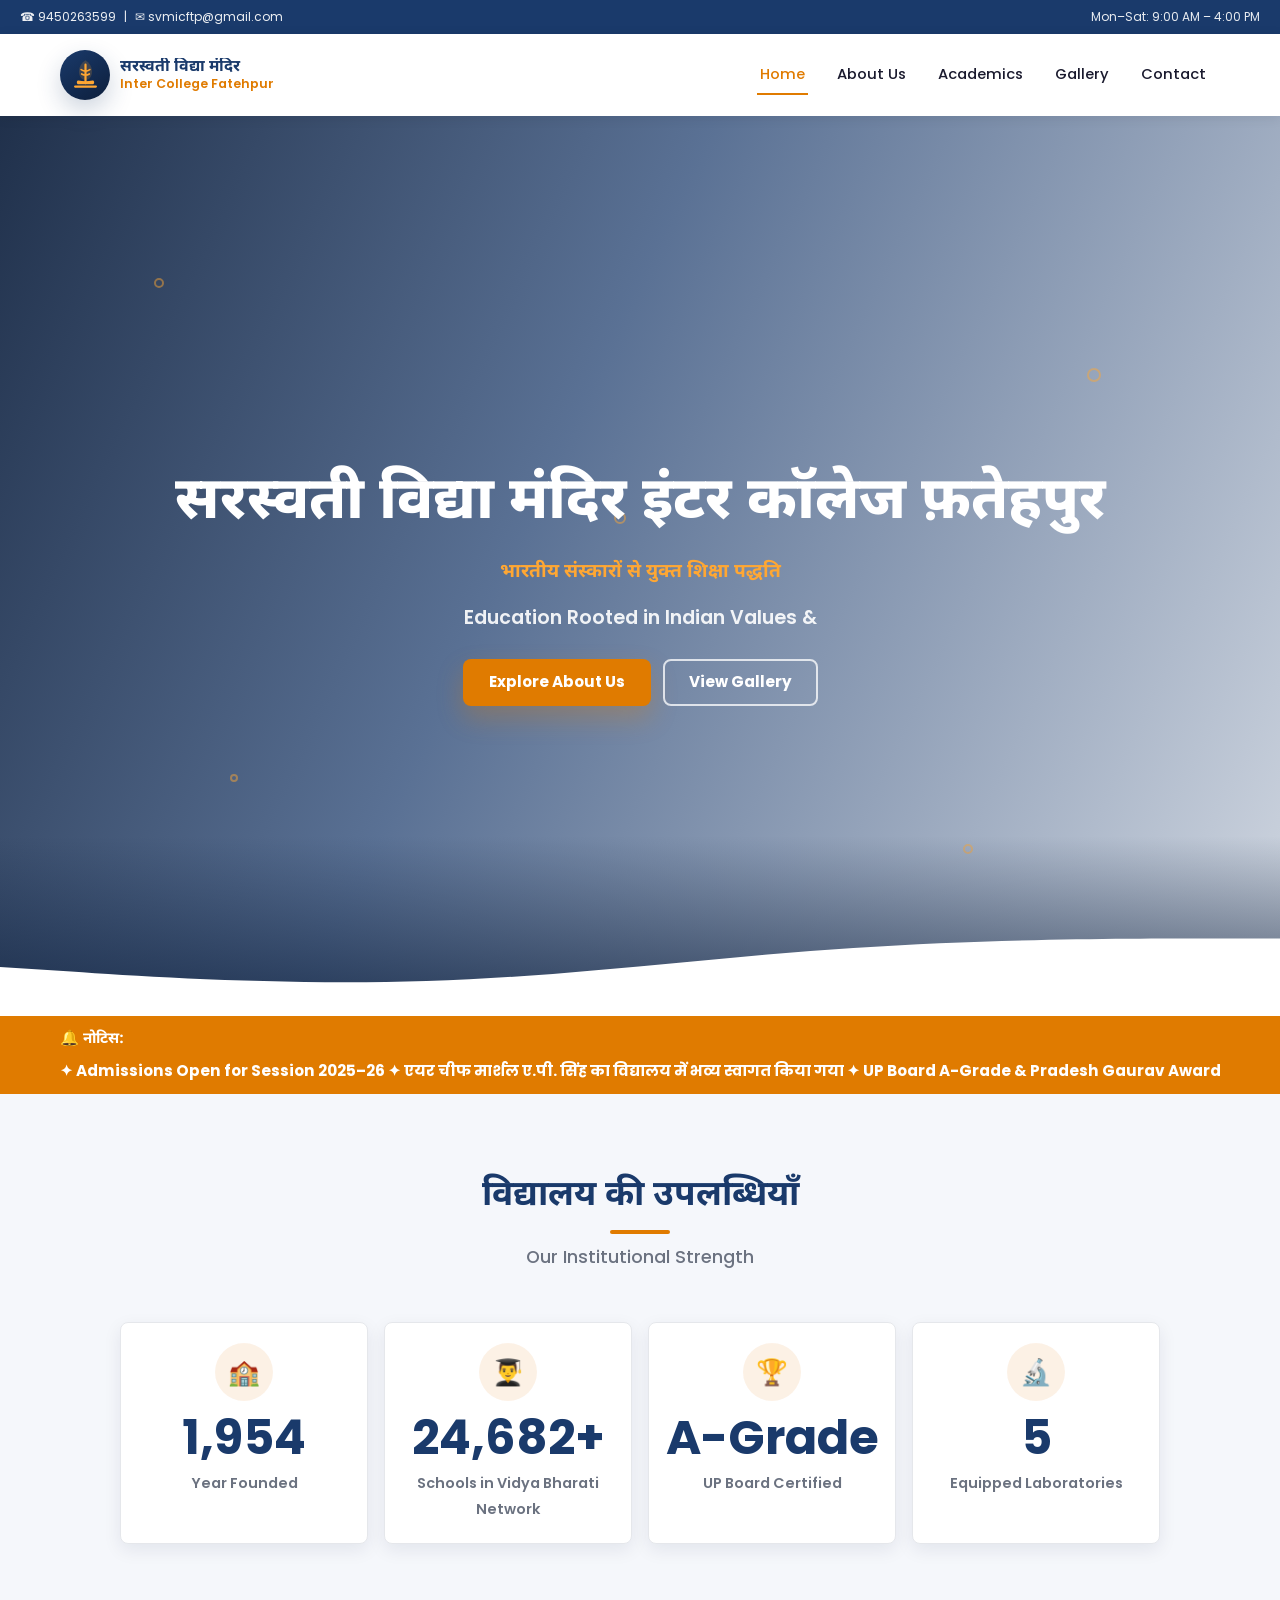
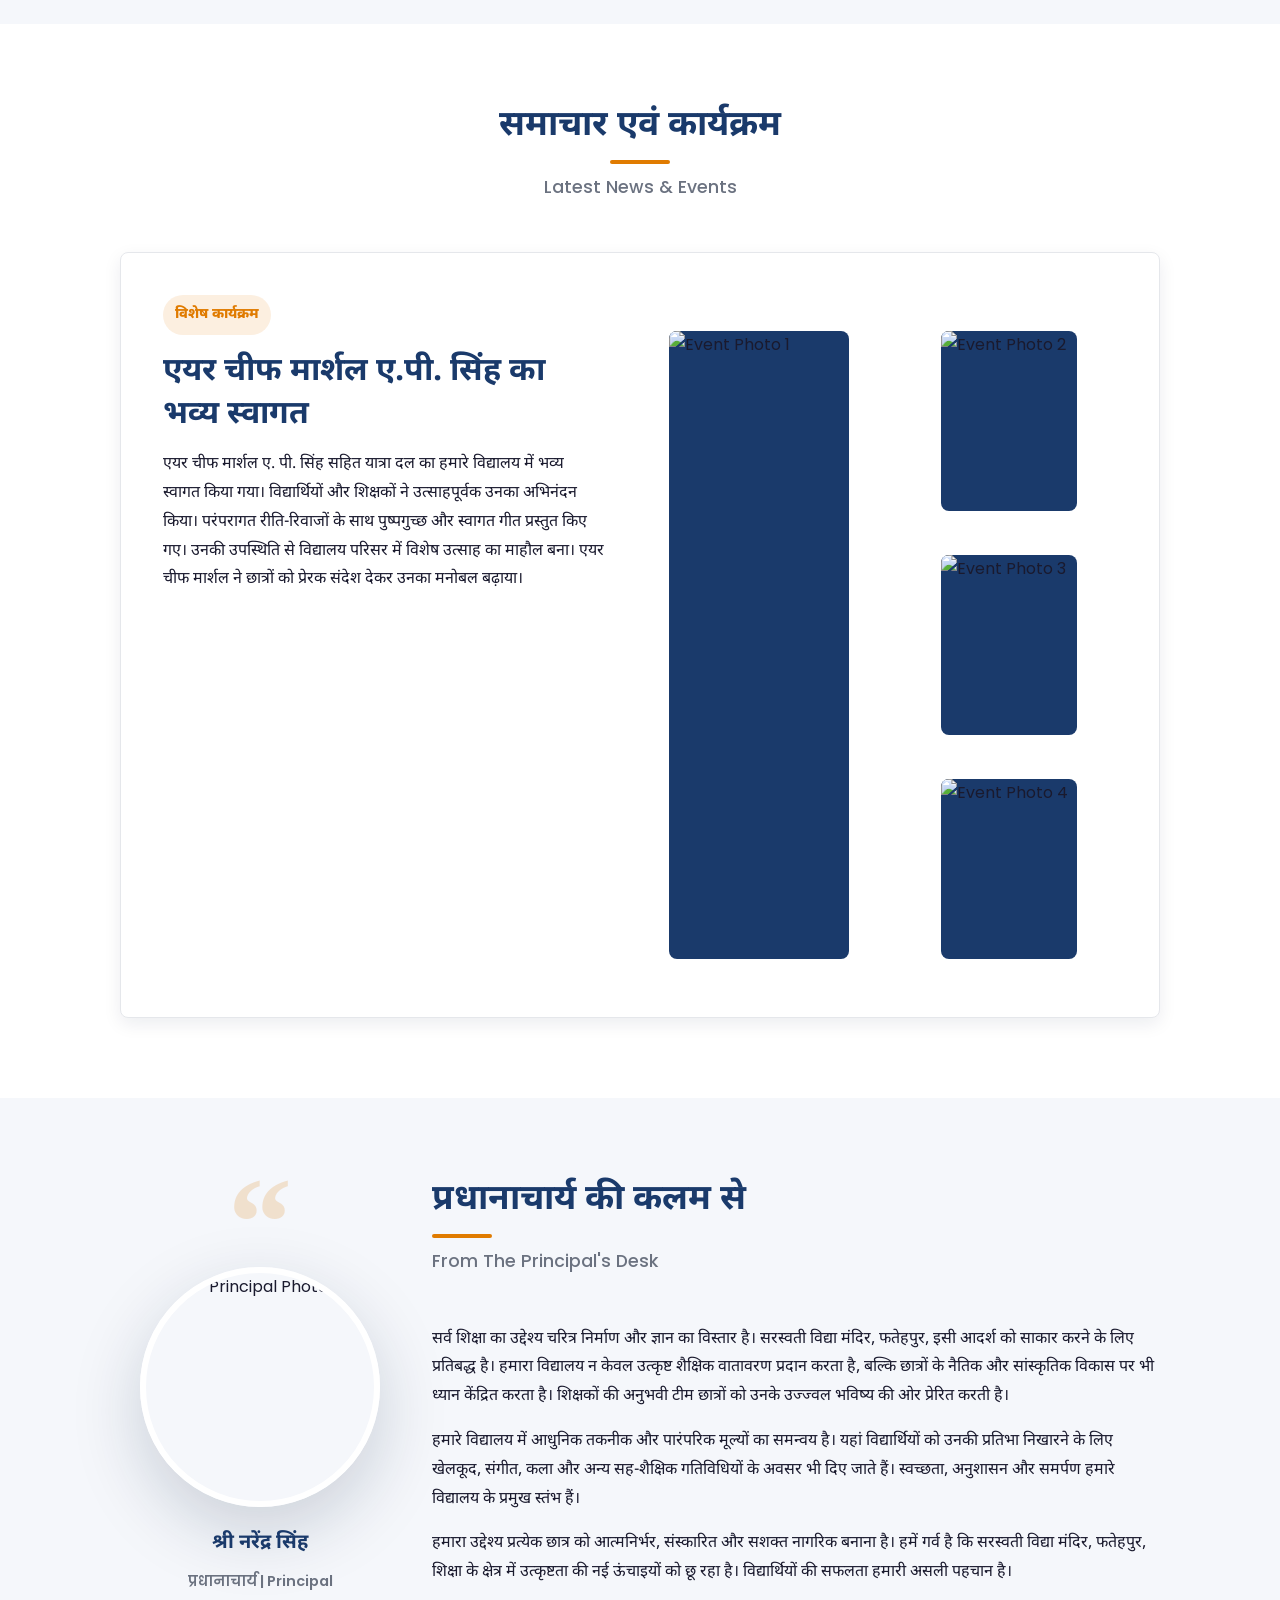
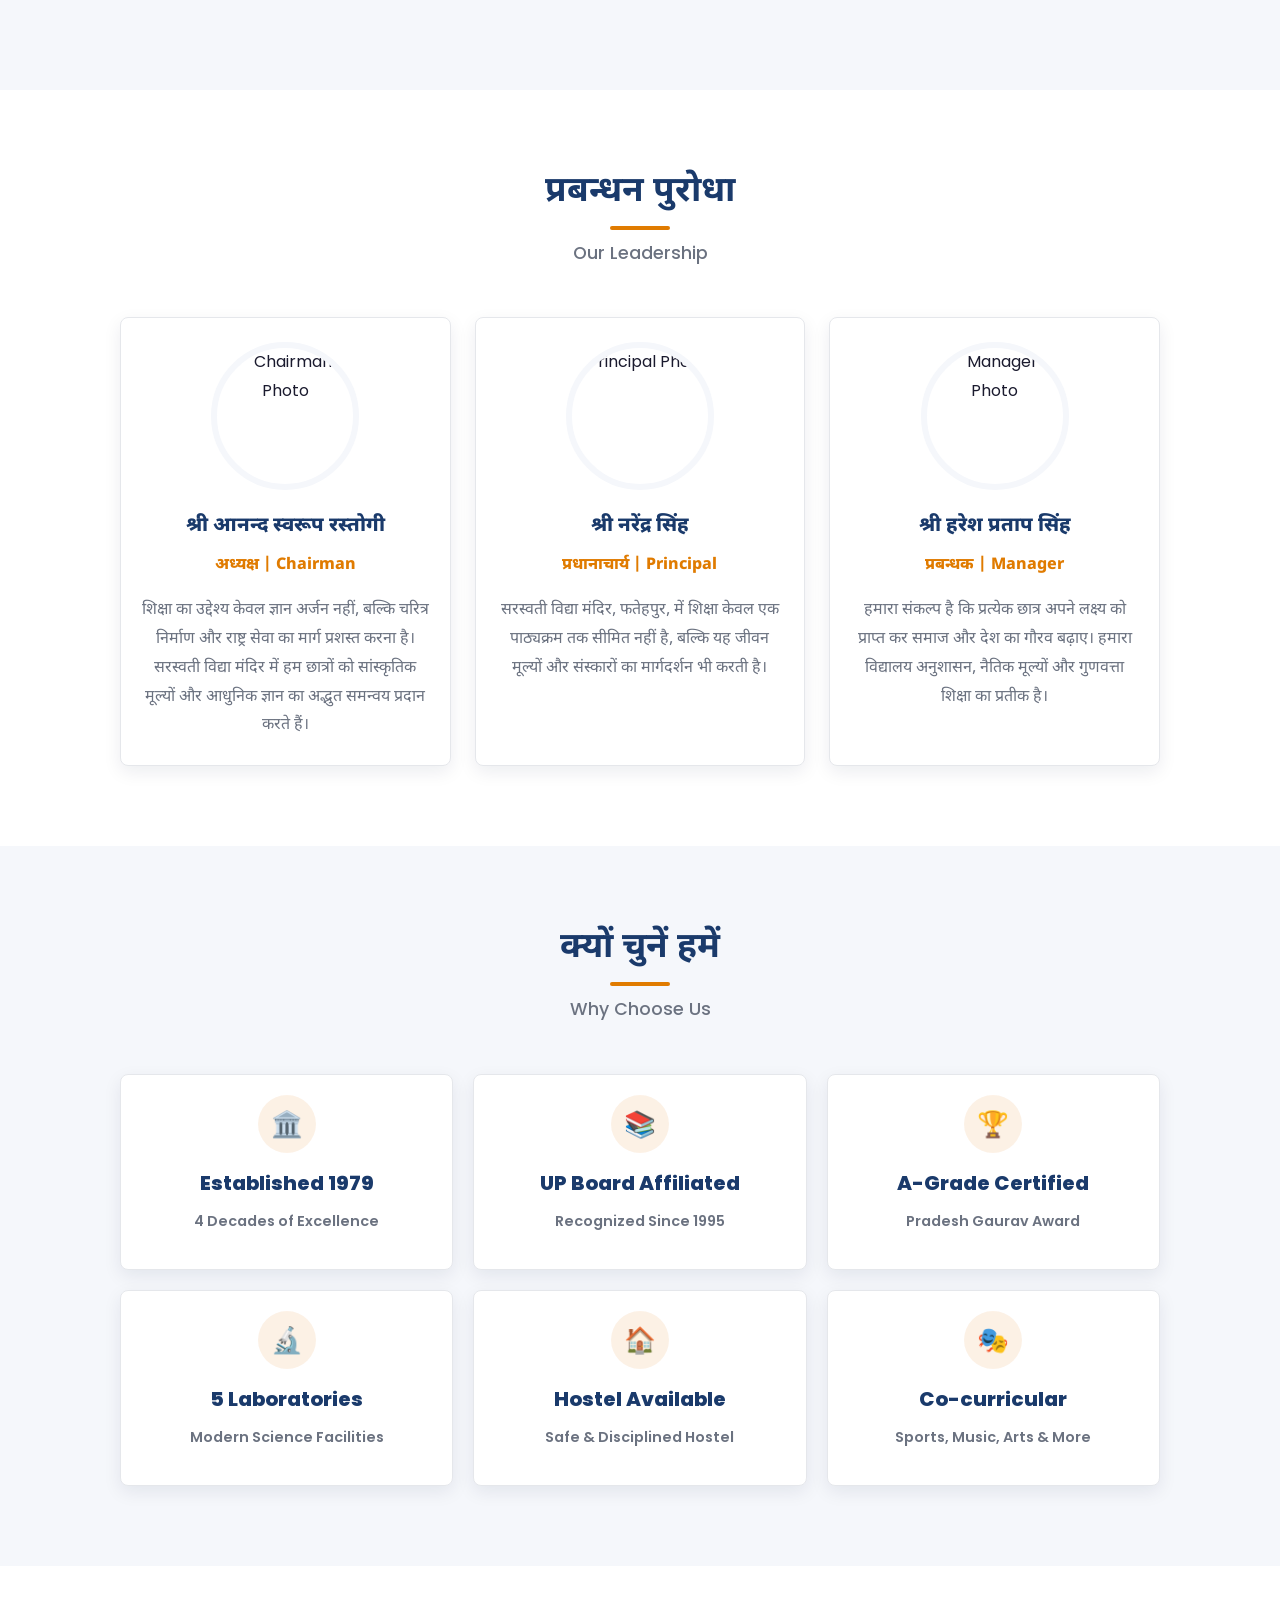
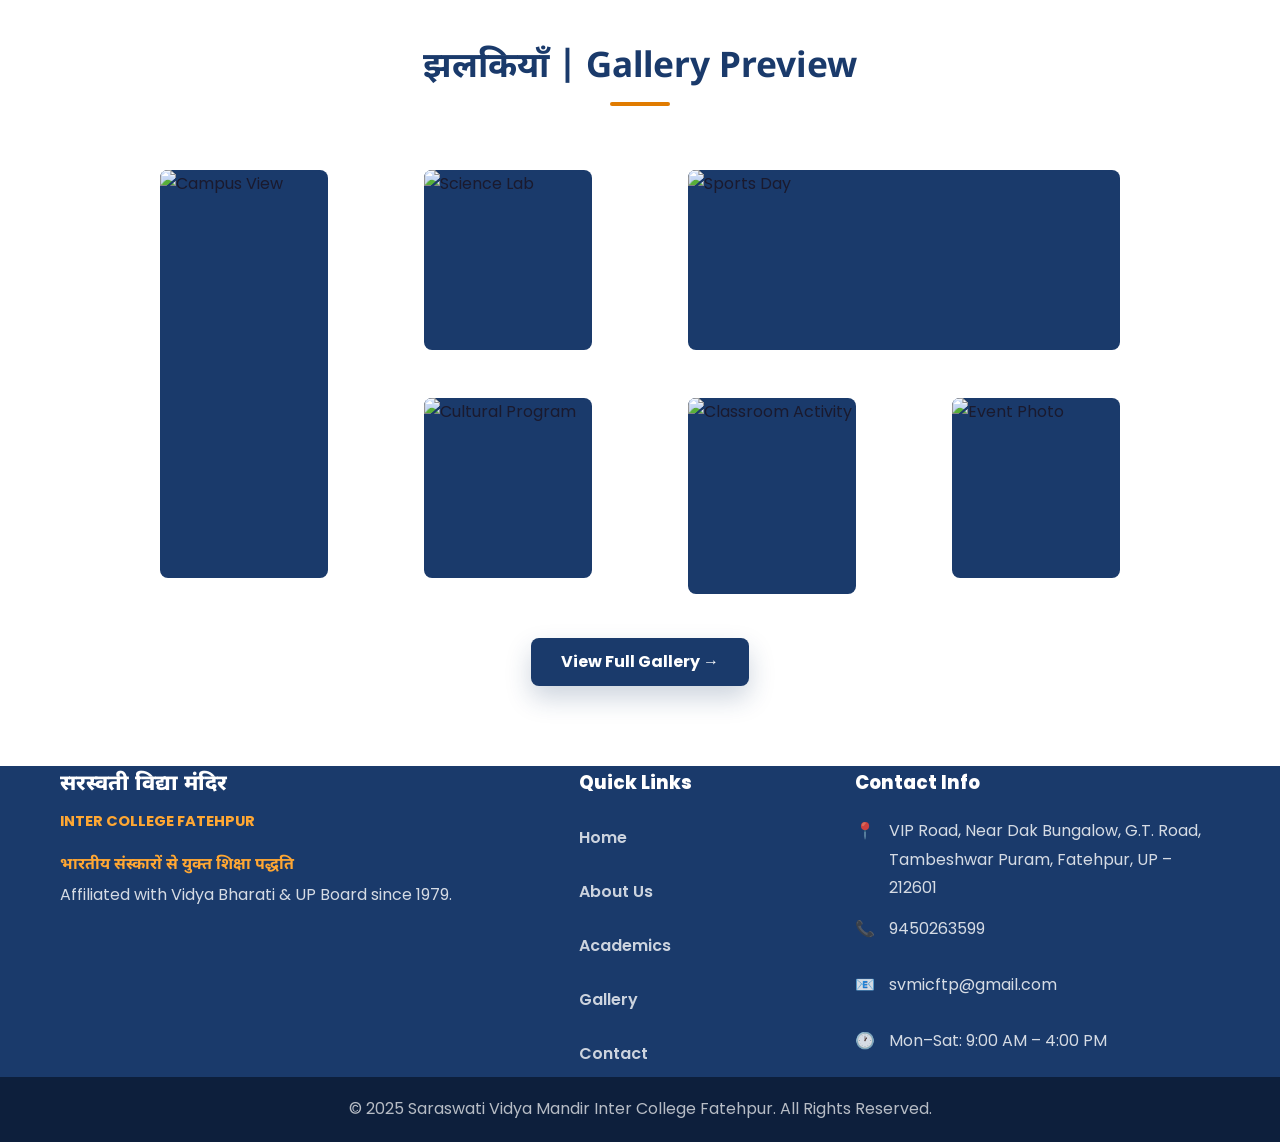
==== index.html @ 5d9fd2a8 "second commit" ====
<!DOCTYPE html>
<html lang="en">
<head>
  <meta charset="UTF-8">
  <meta name="viewport" content="width=device-width, initial-scale=1.0">
  <title>Saraswati Vidya Mandir Inter College Fatehpur</title>
  <meta name="description" content="Saraswati Vidya Mandir Inter College Fatehpur - Education rooted in Indian values and culture.">
  <link rel="preconnect" href="https://fonts.googleapis.com">
  <link rel="preconnect" href="https://fonts.gstatic.com" crossorigin>
  <link href="https://fonts.googleapis.com/css2?family=Poppins:wght@400;500;600;700;800&family=Noto+Sans+Devanagari:wght@400;500;600;700;800&display=swap" rel="stylesheet">
  <link rel="stylesheet" href="style.css">
  <link rel="stylesheet" href="animations.css">
</head>
<body>
  <div id="header-root"></div>

  <main>
    <section class="hero home-hero" style="background-image: url('https://placehold.co/1920x900/1a3a6b/ffffff?text=Campus+View');">
      <div class="hero-particles" aria-hidden="true">
        <span></span>
        <span></span>
        <span></span>
        <span></span>
        <span></span>
      </div>

      <div class="hero-content animate-on-scroll">
        <h1>सरस्वती विद्या मंदिर इंटर कॉलेज फ़तेहपुर</h1>
        <p class="tagline">भारतीय संस्कारों से युक्त शिक्षा पद्धति</p>
        <p class="typewriter" id="typewriter" aria-live="polite"></p>
        <div class="hero-actions">
          <a class="btn btn-primary" href="about.html">Explore About Us</a>
          <a class="btn btn-outline" href="gallery.html">View Gallery</a>
        </div>
      </div>

      <svg class="hero-wave" viewBox="0 0 1440 120" preserveAspectRatio="none" aria-hidden="true">
        <path fill="currentColor" d="M0,64L80,69.3C160,75,320,85,480,80C640,75,800,53,960,42.7C1120,32,1280,32,1360,32L1440,32L1440,120L1360,120C1280,120,1120,120,960,120C800,120,640,120,480,120C320,120,160,120,80,120L0,120Z"></path>
      </svg>
    </section>

    <section class="notice-bar" aria-label="School notices">
      <div class="container notice-bar__inner">
        <div class="notice-label">🔔 नोटिस:</div>
        <div class="notice-marquee">
          <div class="marquee-track">✦ Admissions Open for Session 2025–26 ✦ एयर चीफ मार्शल ए.पी. सिंह का विद्यालय में भव्य स्वागत किया गया ✦ UP Board A-Grade &amp; Pradesh Gaurav Award Winner ✦ Hostel Facility Available — Limited Seats</div>
        </div>
      </div>
    </section>

    <section class="section section--light" aria-labelledby="stats-title">
      <div class="container">
        <div class="section-heading animate-on-scroll">
          <h2 id="stats-title">विद्यालय की उपलब्धियाँ</h2>
          <p class="subtitle">Our Institutional Strength</p>
        </div>

        <div class="grid grid-4">
          <article class="card stat-card animate-on-scroll delay-1">
            <span class="icon" aria-hidden="true">🏫</span>
            <div class="stat-value counter" data-target="1979">0</div>
            <div class="stat-label">Year Founded</div>
          </article>

          <article class="card stat-card animate-on-scroll delay-2">
            <span class="icon" aria-hidden="true">👨‍🎓</span>
            <div class="stat-value counter" data-target="25000" data-suffix="+">0</div>
            <div class="stat-label">Schools in Vidya Bharati Network</div>
          </article>

          <article class="card stat-card animate-on-scroll delay-3">
            <span class="icon" aria-hidden="true">🏆</span>
            <div class="stat-value">A-Grade</div>
            <div class="stat-label">UP Board Certified</div>
          </article>

          <article class="card stat-card animate-on-scroll delay-4">
            <span class="icon" aria-hidden="true">🔬</span>
            <div class="stat-value counter" data-target="5">0</div>
            <div class="stat-label">Equipped Laboratories</div>
          </article>
        </div>
      </div>
    </section>

    <section class="section" aria-labelledby="news-title">
      <div class="container">
        <div class="section-heading animate-on-scroll">
          <h2 id="news-title">समाचार एवं कार्यक्रम</h2>
          <p class="subtitle">Latest News &amp; Events</p>
        </div>

        <article class="card event-card animate-on-scroll">
          <div>
            <span class="badge">विशेष कार्यक्रम</span>
            <h3>एयर चीफ मार्शल ए.पी. सिंह का भव्य स्वागत</h3>
            <p>एयर चीफ मार्शल ए. पी. सिंह सहित यात्रा दल का हमारे विद्यालय में भव्य स्वागत किया गया। विद्यार्थियों और शिक्षकों ने उत्साहपूर्वक उनका अभिनंदन किया। परंपरागत रीति-रिवाजों के साथ पुष्पगुच्छ और स्वागत गीत प्रस्तुत किए गए। उनकी उपस्थिति से विद्यालय परिसर में विशेष उत्साह का माहौल बना। एयर चीफ मार्शल ने छात्रों को प्रेरक संदेश देकर उनका मनोबल बढ़ाया।</p>
          </div>

          <div class="photo-collage" aria-label="Event photo collage">
            <figure class="photo-card">
              <img src="https://placehold.co/800x500/1a3a6b/ffffff?text=Event+Photo+1" alt="Event Photo 1">
            </figure>
            <figure class="photo-card">
              <img src="https://placehold.co/800x500/1a3a6b/ffffff?text=Event+Photo+2" alt="Event Photo 2">
            </figure>
            <figure class="photo-card">
              <img src="https://placehold.co/800x500/1a3a6b/ffffff?text=Event+Photo+3" alt="Event Photo 3">
            </figure>
            <figure class="photo-card">
              <img src="https://placehold.co/800x500/1a3a6b/ffffff?text=Event+Photo+4" alt="Event Photo 4">
            </figure>
          </div>
        </article>
      </div>
    </section>

    <section class="section section--light" aria-labelledby="principal-title">
      <div class="container principal-layout">
        <div class="profile-panel animate-on-scroll animate-left">
          <div class="quote-mark" aria-hidden="true">“</div>
          <figure class="profile-photo">
            <img src="https://placehold.co/400x400/1a3a6b/ffffff?text=Principal+Photo" alt="Principal Photo">
          </figure>
          <h3>श्री नरेंद्र सिंह</h3>
          <p class="card-subtitle">प्रधानाचार्य | Principal</p>
        </div>

        <div class="animate-on-scroll animate-right">
          <div class="section-heading section-heading--left">
            <h2 id="principal-title">प्रधानाचार्य की कलम से</h2>
            <p class="subtitle">From The Principal's Desk</p>
          </div>
          <div class="hindi rich-text">
            <p>सर्व शिक्षा का उद्देश्य चरित्र निर्माण और ज्ञान का विस्तार है। सरस्वती विद्या मंदिर, फतेहपुर, इसी आदर्श को साकार करने के लिए प्रतिबद्ध है। हमारा विद्यालय न केवल उत्कृष्ट शैक्षिक वातावरण प्रदान करता है, बल्कि छात्रों के नैतिक और सांस्कृतिक विकास पर भी ध्यान केंद्रित करता है। शिक्षकों की अनुभवी टीम छात्रों को उनके उज्ज्वल भविष्य की ओर प्रेरित करती है।</p>
            <p>हमारे विद्यालय में आधुनिक तकनीक और पारंपरिक मूल्यों का समन्वय है। यहां विद्यार्थियों को उनकी प्रतिभा निखारने के लिए खेलकूद, संगीत, कला और अन्य सह-शैक्षिक गतिविधियों के अवसर भी दिए जाते हैं। स्वच्छता, अनुशासन और समर्पण हमारे विद्यालय के प्रमुख स्तंभ हैं।</p>
            <p>हमारा उद्देश्य प्रत्येक छात्र को आत्मनिर्भर, संस्कारित और सशक्त नागरिक बनाना है। हमें गर्व है कि सरस्वती विद्या मंदिर, फतेहपुर, शिक्षा के क्षेत्र में उत्कृष्टता की नई ऊंचाइयों को छू रहा है। विद्यार्थियों की सफलता हमारी असली पहचान है।</p>
          </div>
        </div>
      </div>
    </section>

    <section class="section" aria-labelledby="management-title">
      <div class="container">
        <div class="section-heading animate-on-scroll">
          <h2 id="management-title">प्रबन्धन पुरोधा</h2>
          <p class="subtitle">Our Leadership</p>
        </div>

        <div class="leadership-grid">
          <article class="card leader-card animate-on-scroll delay-1">
            <img src="https://placehold.co/300x300/1a3a6b/ffffff?text=Chairman+Photo" alt="Chairman Photo">
            <h3>श्री आनन्द स्वरूप रस्तोगी</h3>
            <p class="title">अध्यक्ष | Chairman</p>
            <blockquote>शिक्षा का उद्देश्य केवल ज्ञान अर्जन नहीं, बल्कि चरित्र निर्माण और राष्ट्र सेवा का मार्ग प्रशस्त करना है। सरस्वती विद्या मंदिर में हम छात्रों को सांस्कृतिक मूल्यों और आधुनिक ज्ञान का अद्भुत समन्वय प्रदान करते हैं।</blockquote>
          </article>

          <article class="card leader-card animate-on-scroll delay-2">
            <img src="https://placehold.co/300x300/1a3a6b/ffffff?text=Principal+Photo" alt="Principal Photo">
            <h3>श्री नरेंद्र सिंह</h3>
            <p class="title">प्रधानाचार्य | Principal</p>
            <blockquote>सरस्वती विद्या मंदिर, फतेहपुर, में शिक्षा केवल एक पाठ्यक्रम तक सीमित नहीं है, बल्कि यह जीवन मूल्यों और संस्कारों का मार्गदर्शन भी करती है।</blockquote>
          </article>

          <article class="card leader-card animate-on-scroll delay-3">
            <img src="https://placehold.co/300x300/1a3a6b/ffffff?text=Manager+Photo" alt="Manager Photo">
            <h3>श्री हरेश प्रताप सिंह</h3>
            <p class="title">प्रबन्धक | Manager</p>
            <blockquote>हमारा संकल्प है कि प्रत्येक छात्र अपने लक्ष्य को प्राप्त कर समाज और देश का गौरव बढ़ाए। हमारा विद्यालय अनुशासन, नैतिक मूल्यों और गुणवत्ता शिक्षा का प्रतीक है।</blockquote>
          </article>
        </div>
      </div>
    </section>

    <section class="section section--light" aria-labelledby="features-title">
      <div class="container">
        <div class="section-heading animate-on-scroll">
          <h2 id="features-title">क्यों चुनें हमें</h2>
          <p class="subtitle">Why Choose Us</p>
        </div>

        <div class="grid grid-3">
          <article class="card feature-card animate-on-scroll delay-1">
            <span class="icon" aria-hidden="true">🏛️</span>
            <h3>Established 1979</h3>
            <p class="card-subtitle">4 Decades of Excellence</p>
          </article>
          <article class="card feature-card animate-on-scroll delay-2">
            <span class="icon" aria-hidden="true">📚</span>
            <h3>UP Board Affiliated</h3>
            <p class="card-subtitle">Recognized Since 1995</p>
          </article>
          <article class="card feature-card animate-on-scroll delay-3">
            <span class="icon" aria-hidden="true">🏆</span>
            <h3>A-Grade Certified</h3>
            <p class="card-subtitle">Pradesh Gaurav Award</p>
          </article>
          <article class="card feature-card animate-on-scroll delay-1">
            <span class="icon" aria-hidden="true">🔬</span>
            <h3>5 Laboratories</h3>
            <p class="card-subtitle">Modern Science Facilities</p>
          </article>
          <article class="card feature-card animate-on-scroll delay-2">
            <span class="icon" aria-hidden="true">🏠</span>
            <h3>Hostel Available</h3>
            <p class="card-subtitle">Safe &amp; Disciplined Hostel</p>
          </article>
          <article class="card feature-card animate-on-scroll delay-3">
            <span class="icon" aria-hidden="true">🎭</span>
            <h3>Co-curricular</h3>
            <p class="card-subtitle">Sports, Music, Arts &amp; More</p>
          </article>
        </div>
      </div>
    </section>

    <section class="section" aria-labelledby="gallery-preview-title">
      <div class="container">
        <div class="section-heading animate-on-scroll">
          <h2 id="gallery-preview-title">झलकियाँ | Gallery Preview</h2>
        </div>

        <div class="gallery-preview">
          <figure class="gallery-card animate-on-scroll delay-1">
            <img src="https://placehold.co/800x500/1a3a6b/ffffff?text=Campus+View" alt="Campus View">
            <figcaption class="gallery-caption">Campus View</figcaption>
          </figure>
          <figure class="gallery-card animate-on-scroll delay-2">
            <img src="https://placehold.co/800x500/1a3a6b/ffffff?text=Science+Lab" alt="Science Lab">
            <figcaption class="gallery-caption">Science Lab</figcaption>
          </figure>
          <figure class="gallery-card animate-on-scroll delay-3">
            <img src="https://placehold.co/800x500/1a3a6b/ffffff?text=Sports+Day" alt="Sports Day">
            <figcaption class="gallery-caption">Sports Day</figcaption>
          </figure>
          <figure class="gallery-card animate-on-scroll delay-1">
            <img src="https://placehold.co/800x500/1a3a6b/ffffff?text=Cultural+Program" alt="Cultural Program">
            <figcaption class="gallery-caption">Cultural Program</figcaption>
          </figure>
          <figure class="gallery-card animate-on-scroll delay-2">
            <img src="https://placehold.co/800x500/1a3a6b/ffffff?text=Classroom+Activity" alt="Classroom Activity">
            <figcaption class="gallery-caption">Classroom Activity</figcaption>
          </figure>
          <figure class="gallery-card animate-on-scroll delay-3">
            <img src="https://placehold.co/800x500/1a3a6b/ffffff?text=Event+Photo" alt="Event Photo">
            <figcaption class="gallery-caption">Event Photo</figcaption>
          </figure>
        </div>

        <div class="section-action animate-on-scroll">
          <a class="btn btn-navy" href="gallery.html">View Full Gallery →</a>
        </div>
      </div>
    </section>
  </main>

  <div id="footer-root"></div>

  <script src="header.js"></script>
  <script src="footer.js"></script>
  <script src="scroll-animations.js"></script>
  <script>
    (function () {
      const typewriter = document.getElementById("typewriter");
      const typewriterText = "Education Rooted in Indian Values & Culture";

      if (typewriter) {
        let index = 0;
        const type = () => {
          typewriter.textContent = typewriterText.slice(0, index);
          index += 1;

          if (index <= typewriterText.length) {
            window.setTimeout(type, 55);
          }
        };
        type();
      }

      const counters = Array.from(document.querySelectorAll(".counter"));
      const formatNumber = (value) => new Intl.NumberFormat("en-IN").format(value);

      const runCounter = (counter) => {
        const target = Number(counter.dataset.target || "0");
        const suffix = counter.dataset.suffix || "";
        const duration = 1400;
        const start = performance.now();

        const update = (now) => {
          const progress = Math.min((now - start) / duration, 1);
          const eased = 1 - Math.pow(1 - progress, 3);
          const value = Math.round(target * eased);

          counter.textContent = `${formatNumber(value)}${suffix}`;

          if (progress < 1) {
            requestAnimationFrame(update);
          }
        };

        requestAnimationFrame(update);
      };

      if ("IntersectionObserver" in window) {
        const observer = new IntersectionObserver((entries) => {
          entries.forEach((entry) => {
            if (entry.isIntersecting) {
              runCounter(entry.target);
              observer.unobserve(entry.target);
            }
          });
        }, { threshold: 0.35 });

        counters.forEach((counter) => observer.observe(counter));
      } else {
        counters.forEach(runCounter);
      }
    })();
  </script>
</body>
</html>
---- style.css ----
:root {
  --mobile-sm: 320px;
  --mobile: 480px;
  --tablet: 768px;
  --laptop: 1024px;
  --desktop: 1280px;
  --primary: #1a3a6b;
  --accent: #e07b00;
  --accent-light: #ffa733;
  --white: #ffffff;
  --light-bg: #f5f7fb;
  --dark-bg: #0d1f3c;
  --text-dark: #1a1a2e;
  --text-muted: #6b7280;
  --border: #e5e7eb;
  --success: #0f8a4b;
  --warning: #fff5d7;
  --warning-border: #f2c14e;
  --font-en: "Poppins", sans-serif;
  --font-hi: "Noto Sans Devanagari", sans-serif;
  --radius: 8px;
  --radius-lg: 12px;
  --shadow-sm: 0 6px 18px rgba(13, 31, 60, 0.08);
  --shadow-md: 0 16px 38px rgba(13, 31, 60, 0.12);
  --shadow-lg: 0 24px 70px rgba(13, 31, 60, 0.18);
  --transition: 0.3s ease;
}

*,
*::before,
*::after {
  box-sizing: border-box;
}

html,
body {
  width: 100%;
  overflow-x: hidden;
}

html {
  scroll-behavior: smooth;
}

body {
  margin: 0;
  background: var(--white);
  color: var(--text-dark);
  font-family: var(--font-en);
  font-size: 16px;
  line-height: 1.8;
}

img,
svg,
video,
canvas {
  display: block;
  max-width: 100%;
}

img {
  width: 100%;
  height: auto;
  object-fit: cover;
}

a {
  color: inherit;
  text-decoration: none;
}

a,
button {
  min-width: 44px;
  min-height: 44px;
}

button,
input,
textarea,
select {
  font: inherit;
}

button {
  border: 0;
}

ul,
ol {
  margin: 0;
  padding: 0;
}

li {
  list-style: none;
}

section {
  padding: 48px 16px;
}

.site-footer section {
  padding: 0;
}

.container {
  width: 100%;
  max-width: 1280px;
  margin: 0 auto;
  padding: 0 16px;
}

::selection {
  background: var(--accent-light);
  color: var(--dark-bg);
}

::-webkit-scrollbar {
  width: 12px;
}

::-webkit-scrollbar-track {
  background: var(--light-bg);
}

::-webkit-scrollbar-thumb {
  background: linear-gradient(180deg, var(--primary), var(--accent));
  border: 3px solid var(--light-bg);
  border-radius: 999px;
}

.hindi,
[lang="hi"] {
  font-family: var(--font-hi);
}

h1 {
  font-size: clamp(1.6rem, 4.5vw, 3rem);
}

h2 {
  font-size: clamp(1.3rem, 3.5vw, 2.2rem);
}

h3 {
  font-size: clamp(1.1rem, 2.8vw, 1.6rem);
}

h4 {
  font-size: clamp(0.95rem, 2.2vw, 1.2rem);
}

p {
  font-size: clamp(0.88rem, 2vw, 1rem);
  line-height: 1.8;
}

/* ── TOP BAR ── */
.top-bar {
  display: none;
  background: var(--primary);
  color: rgba(255, 255, 255, 0.9);
  font-size: 0.75rem;
  padding: 6px 20px;
}

.top-bar a {
  display: inline-flex;
  align-items: center;
  min-width: 0;
  min-height: 0;
  color: rgba(255, 255, 255, 0.92);
  transition: color var(--transition);
}

.top-bar a:hover {
  color: var(--accent-light);
}

.top-bar-left,
.top-bar-right {
  display: flex;
  align-items: center;
  gap: 8px;
}

/* ── NAVBAR WRAPPER ── */
.navbar {
  position: sticky;
  top: 0;
  z-index: 1000;
  background: #ffffff;
  box-shadow: 0 2px 12px rgba(0, 0, 0, 0.08);
  transition: all 0.3s ease;
}

.navbar.scrolled {
  padding: 0;
  box-shadow: 0 4px 20px rgba(0, 0, 0, 0.15);
}

/* ── NAV CONTAINER ── */
.nav-container {
  position: relative;
  display: flex;
  align-items: center;
  justify-content: space-between;
  flex-wrap: nowrap;
  gap: 12px;
  max-width: 1280px;
  margin: 0 auto;
  padding: 12px 16px;
  transition: padding var(--transition);
}

.navbar.scrolled .nav-container {
  padding-top: 8px;
  padding-bottom: 8px;
}

/* ── LOGO ── */
.nav-logo {
  display: flex;
  align-items: center;
  gap: 10px;
  min-width: 0;
  flex-shrink: 1;
  text-decoration: none;
}

.logo-icon {
  display: grid;
  width: 42px;
  height: 42px;
  min-width: 42px;
  place-items: center;
  border-radius: 50%;
  background: linear-gradient(145deg, var(--primary), var(--dark-bg));
  color: var(--accent-light);
  box-shadow: 0 10px 24px rgba(26, 58, 107, 0.22);
}

.logo-icon svg {
  width: 70%;
  height: 70%;
}

.logo-text {
  display: flex;
  min-width: 0;
  flex-direction: column;
  line-height: 1.2;
}

.logo-hindi {
  max-width: 54vw;
  overflow: hidden;
  color: var(--primary);
  font-family: "Noto Sans Devanagari", sans-serif;
  font-size: clamp(0.75rem, 2.5vw, 1rem);
  font-weight: 700;
  text-overflow: ellipsis;
  white-space: nowrap;
}

.logo-english {
  max-width: 54vw;
  overflow: hidden;
  color: var(--accent);
  font-size: clamp(0.6rem, 1.8vw, 0.78rem);
  font-weight: 600;
  text-overflow: ellipsis;
  white-space: nowrap;
}

/* ── HAMBURGER BUTTON ── */
.hamburger {
  position: relative;
  z-index: 1100;
  display: flex;
  width: 44px;
  height: 44px;
  min-width: 44px;
  min-height: 44px;
  flex-direction: column;
  flex-shrink: 0;
  justify-content: center;
  gap: 6px;
  padding: 0;
  background: none;
  border: none;
  cursor: pointer;
}

.hamburger .bar {
  display: block;
  width: 32px;
  height: 3px;
  margin: 0 auto;
  background: var(--primary);
  border-radius: 3px;
  transform-origin: center;
  transition: all 0.35s ease;
}

.hamburger.active .bar:nth-child(1) {
  transform: translateY(9.5px) rotate(45deg);
}

.hamburger.active .bar:nth-child(2) {
  opacity: 0;
  transform: scaleX(0);
}

.hamburger.active .bar:nth-child(3) {
  transform: translateY(-9.5px) rotate(-45deg);
}

/* ── NAV LINKS ── */
.nav-links {
  position: absolute;
  top: 100%;
  left: 0;
  z-index: 999;
  display: flex;
  width: 100%;
  max-height: 0;
  flex-direction: column;
  overflow: hidden;
  background: #ffffff;
  box-shadow: 0 8px 24px rgba(0, 0, 0, 0.12);
  list-style: none;
  margin: 0;
  padding: 0;
  transition: max-height 0.4s ease, padding 0.3s ease;
}

.nav-links.nav-open {
  max-height: 400px;
  padding: 12px 0 20px;
}

.nav-links li {
  width: 100%;
}

.nav-links li a {
  display: flex;
  align-items: center;
  min-height: 44px;
  padding: 12px 24px;
  border-left: 3px solid transparent;
  color: var(--text-dark);
  font-size: 1rem;
  font-weight: 500;
  text-decoration: none;
  transition: all 0.2s ease;
}

.nav-links li a:hover,
.nav-links li a.active {
  border-left-color: var(--accent);
  background: #fff8f0;
  color: var(--accent);
}

.section {
  padding: 48px 16px;
}

.section--light {
  background: var(--light-bg);
}

.section--dark {
  background: var(--dark-bg);
  color: var(--white);
}

.section-heading {
  max-width: 760px;
  margin: 0 auto clamp(24px, 5vw, 48px);
  text-align: center;
}

.section-heading--left {
  margin-inline: 0;
  text-align: left;
}

.section-heading h1,
.section-heading h2 {
  margin: 0 0 8px;
  color: var(--primary);
  font-family: var(--font-hi);
  font-weight: 700;
  line-height: 1.25;
}

.section-heading h1::after,
.section-heading h2::after,
.section-heading .divider {
  content: "";
  display: block;
  width: 60px;
  height: 4px;
  margin: 12px auto 0;
  background: var(--accent);
  border-radius: 2px;
}

.section-heading--left h1::after,
.section-heading--left h2::after {
  margin-left: 0;
  margin-right: 0;
}

.section-heading .subtitle,
.section-subtitle,
.subtitle {
  margin: 8px 0 0;
  color: var(--text-muted);
  font-size: clamp(0.92rem, 2.2vw, 1.1rem);
  font-weight: 500;
}

.section-action {
  display: flex;
  justify-content: center;
  margin-top: 28px;
}

.rich-text {
  display: grid;
  gap: 16px;
}

.rich-text p,
.hindi p {
  margin: 0;
}

.btn {
  display: inline-flex;
  align-items: center;
  justify-content: center;
  padding: 12px 28px;
  border: 2px solid transparent;
  border-radius: 8px;
  cursor: pointer;
  font-size: clamp(0.85rem, 2vw, 1rem);
  font-weight: 700;
  line-height: 1.2;
  text-align: center;
  text-decoration: none;
  white-space: nowrap;
  transition: all 0.3s ease;
}

.btn:hover {
  transform: translateY(-2px);
}

.btn-primary {
  background: var(--accent);
  color: var(--white);
  box-shadow: 0 12px 26px rgba(224, 123, 0, 0.28);
}

.btn-primary:hover {
  background: #c76d00;
}

.btn-outline {
  border-color: rgba(255, 255, 255, 0.76);
  background: transparent;
  color: var(--white);
}

.btn-outline:hover {
  border-color: var(--white);
  background: var(--white);
  color: var(--primary);
}

.btn-navy {
  background: var(--primary);
  color: var(--white);
  box-shadow: 0 12px 26px rgba(26, 58, 107, 0.22);
}

.btn-navy:hover {
  background: var(--dark-bg);
}

.hero {
  position: relative;
  display: grid;
  min-height: 100svh;
  place-items: center;
  overflow: hidden;
  isolation: isolate;
  padding: 100px 16px 60px;
  background-position: center;
  background-size: cover;
  color: var(--white);
  text-align: center;
}

.hero::before {
  content: "";
  position: absolute;
  inset: 0;
  z-index: -2;
  background: linear-gradient(115deg, rgba(13, 31, 60, 0.92) 0%, rgba(26, 58, 107, 0.72) 42%, rgba(26, 58, 107, 0.2) 100%);
}

.hero::after {
  content: "";
  position: absolute;
  inset: auto 0 0;
  z-index: -1;
  height: 180px;
  background: linear-gradient(0deg, rgba(13, 31, 60, 0.72), transparent);
}

.hero-content {
  width: 100%;
  max-width: 980px;
}

.hero h1 {
  margin: 0;
  font-family: var(--font-hi);
  font-size: clamp(1.5rem, 5vw, 3.2rem);
  font-weight: 800;
  line-height: 1.3;
}

.hero p {
  font-size: clamp(0.9rem, 2.5vw, 1.2rem);
}

.hero .tagline {
  margin: 14px auto 0;
  color: var(--accent-light);
  font-family: var(--font-hi);
  font-weight: 700;
}

.typewriter {
  min-height: 1.7em;
  margin: 10px 0 0;
  color: rgba(255, 255, 255, 0.9);
  font-weight: 600;
}

.hero-actions,
.hero-buttons {
  display: flex;
  flex-wrap: wrap;
  align-items: stretch;
  flex-direction: column;
  gap: 12px;
  justify-content: center;
  margin-top: 24px;
}

.hero-actions a,
.hero-buttons a {
  width: 100%;
  padding: 12px 24px;
  font-size: 0.95rem;
}

.hero-particles {
  position: absolute;
  inset: 0;
  z-index: -1;
  overflow: hidden;
  pointer-events: none;
}

.hero-particles span {
  position: absolute;
  width: 10px;
  height: 10px;
  border: 2px solid rgba(255, 167, 51, 0.48);
  border-radius: 50%;
  animation: floatParticle 6s ease-in-out infinite;
}

.hero-particles span:nth-child(1) { top: 18%; left: 12%; }
.hero-particles span:nth-child(2) { top: 28%; right: 14%; width: 14px; height: 14px; animation-delay: 0.8s; }
.hero-particles span:nth-child(3) { bottom: 26%; left: 18%; width: 8px; height: 8px; animation-delay: 1.6s; }
.hero-particles span:nth-child(4) { right: 24%; bottom: 18%; animation-delay: 2.4s; }
.hero-particles span:nth-child(5) { top: 44%; left: 48%; width: 12px; height: 12px; animation-delay: 3.2s; }

.hero-wave {
  position: absolute;
  right: 0;
  bottom: -1px;
  left: 0;
  width: 100%;
  color: var(--white);
  pointer-events: none;
}

.notice-bar,
.marquee-bar {
  overflow: hidden;
  padding: 10px 0;
  background: var(--accent);
  color: var(--white);
  font-size: clamp(0.8rem, 2.2vw, 0.95rem);
  font-weight: 700;
  white-space: nowrap;
}

.notice-bar__inner {
  display: flex;
  min-height: 44px;
  flex-direction: column;
  gap: 4px;
}

.notice-label {
  flex: 0 0 auto;
  font-family: var(--font-hi);
}

.notice-marquee {
  width: 100%;
  overflow: hidden;
}

.marquee-track,
.marquee-inner {
  display: inline-block;
  min-width: max-content;
  animation: marquee 30s linear infinite;
  white-space: nowrap;
}

.grid,
.grid-2,
.grid-3,
.grid-4,
.grid-6 {
  display: grid;
}

.grid {
  gap: 24px;
}

.grid-2 {
  grid-template-columns: 1fr;
  gap: 24px;
}

.grid-3 {
  grid-template-columns: 1fr;
  gap: 20px;
}

.grid-4,
.grid-6 {
  grid-template-columns: 1fr 1fr;
  gap: 16px;
}

.card {
  background: var(--white);
  border: 1px solid var(--border);
  border-radius: var(--radius);
  box-shadow: var(--shadow-sm);
  transition: transform var(--transition), box-shadow var(--transition), border-color var(--transition), background var(--transition), color var(--transition);
}

.card:hover {
  transform: translateY(-6px);
  box-shadow: var(--shadow-md);
}

.stat-card,
.feature-card,
.infra-card,
.activity-badge {
  padding: 20px 14px;
  text-align: center;
}

.stat-card .icon,
.feature-card .icon,
.infra-card .icon {
  display: inline-grid;
  width: clamp(46px, 12vw, 58px);
  height: clamp(46px, 12vw, 58px);
  margin-bottom: 12px;
  place-items: center;
  border-radius: 50%;
  background: rgba(224, 123, 0, 0.1);
  color: var(--accent);
  font-size: 1.6rem;
}

.stat-value,
.stat-number {
  color: var(--primary);
  font-size: clamp(1.8rem, 5vw, 3rem);
  font-weight: 700;
  line-height: 1.05;
}

.stat-label,
.card-subtitle {
  margin-top: 8px;
  color: var(--text-muted);
  font-size: clamp(0.78rem, 2vw, 0.9rem);
  font-weight: 600;
}

.feature-card:hover {
  background: var(--primary);
  border-color: var(--primary);
  color: var(--white);
}

.feature-card:hover h3,
.feature-card:hover .card-subtitle {
  color: rgba(255, 255, 255, 0.86);
}

.feature-card:hover .icon {
  background: rgba(255, 255, 255, 0.14);
  color: var(--accent-light);
}

.event-card {
  display: grid;
  grid-template-columns: 1fr;
  gap: 24px;
  padding: clamp(20px, 5vw, 42px);
  overflow: hidden;
}

.event-card h3 {
  margin: 0 0 14px;
  color: var(--primary);
  font-family: var(--font-hi);
  font-size: clamp(1.2rem, 3.8vw, 2rem);
  line-height: 1.35;
}

.event-card p {
  margin: 0;
  font-family: var(--font-hi);
}

.badge {
  display: inline-flex;
  align-items: center;
  width: fit-content;
  min-height: 0;
  margin-bottom: 16px;
  padding: 7px 12px;
  border-radius: 999px;
  background: rgba(224, 123, 0, 0.12);
  color: var(--accent);
  font-family: var(--font-hi);
  font-size: 0.9rem;
  font-weight: 800;
}

.photo-collage,
.event-collage {
  display: grid;
  grid-template-columns: 1fr;
  gap: 8px;
  margin-top: 20px;
}

.photo-card,
.gallery-card {
  position: relative;
  min-height: 180px;
  overflow: hidden;
  border-radius: var(--radius);
  background: var(--primary);
  cursor: pointer;
}

.photo-card img,
.gallery-card img {
  width: 100%;
  height: 100%;
  object-fit: cover;
  transition: transform 400ms ease, filter 400ms ease;
}

.photo-card::after,
.gallery-card::after {
  content: "";
  position: absolute;
  inset: 0;
  background: linear-gradient(0deg, rgba(13, 31, 60, 0.78), transparent 58%);
  opacity: 0;
  transition: opacity var(--transition);
}

.photo-card:hover img,
.gallery-card:hover img {
  transform: scale(1.06);
  filter: saturate(1.08);
}

.photo-card:hover::after,
.gallery-card:hover::after {
  opacity: 1;
}

.principal-layout,
.principal-section,
.hostel-layout,
.contact-layout,
.development-layout,
.affiliation-layout {
  display: grid;
  grid-template-columns: 1fr;
  gap: 32px;
  align-items: start;
}

.profile-panel {
  text-align: center;
}

.profile-panel h3 {
  margin: 0;
  color: var(--primary);
  font-family: var(--font-hi);
  font-size: 1.25rem;
}

.profile-photo,
.principal-photo {
  width: clamp(140px, 40vw, 240px);
  height: clamp(140px, 40vw, 240px);
  margin: 0 auto 18px;
  overflow: hidden;
  border: 6px solid var(--white);
  border-radius: 50%;
  box-shadow: var(--shadow-lg);
  object-fit: cover;
}

.profile-photo img {
  width: 100%;
  height: 100%;
  object-fit: cover;
}

.quote-mark {
  color: rgba(224, 123, 0, 0.18);
  font-family: Georgia, serif;
  font-size: clamp(4rem, 16vw, 8rem);
  font-weight: 700;
  line-height: 0.7;
}

.leadership-grid,
.management-cards {
  display: grid;
  grid-template-columns: 1fr;
  gap: 24px;
}

.leader-card {
  padding: 24px 18px;
  text-align: center;
}

.leader-card img {
  width: clamp(120px, 34vw, 148px);
  height: clamp(120px, 34vw, 148px);
  margin: 0 auto 18px;
  border: 6px solid var(--light-bg);
  border-radius: 50%;
  object-fit: cover;
}

.leader-card h3,
.stream-card h3,
.feature-card h3,
.infra-card h3 {
  margin: 0 0 8px;
  color: var(--primary);
  font-size: clamp(1.05rem, 2.8vw, 1.25rem);
  font-weight: 800;
}

.leader-card h3 {
  font-family: var(--font-hi);
}

.leader-card .title {
  margin: 0 0 16px;
  color: var(--accent);
  font-family: var(--font-hi);
  font-weight: 800;
}

.leader-card blockquote {
  margin: 0;
  color: var(--text-muted);
  font-family: var(--font-hi);
}

.gallery-preview,
.masonry-gallery,
.gallery-grid {
  display: grid;
  grid-template-columns: repeat(2, 1fr);
  gap: 10px;
}

.gallery-card {
  min-height: 180px;
  transition: opacity var(--transition), transform var(--transition);
}

.gallery-card[hidden] {
  display: none;
}

.gallery-card.is-hidden {
  pointer-events: none;
  opacity: 0;
  transform: scale(0.94);
}

.gallery-caption {
  position: absolute;
  right: 0;
  bottom: 0;
  left: 0;
  z-index: 2;
  padding: 14px;
  color: var(--white);
  font-size: 0.9rem;
  font-weight: 800;
  transform: translateY(100%);
  transition: transform var(--transition);
}

.gallery-card:hover .gallery-caption {
  transform: translateY(0);
}

.page-banner {
  position: relative;
  display: flex;
  height: clamp(180px, 35vw, 400px);
  min-height: 0;
  flex-direction: column;
  align-items: center;
  justify-content: center;
  overflow: hidden;
  isolation: isolate;
  padding: 20px 16px;
  background-position: center;
  background-size: cover;
  color: var(--white);
  text-align: center;
}

.page-banner::before {
  content: "";
  position: absolute;
  inset: 0;
  z-index: -1;
  background: linear-gradient(90deg, rgba(13, 31, 60, 0.88), rgba(26, 58, 107, 0.58));
}

.page-banner h1 {
  margin: 0;
  font-family: var(--font-hi);
  font-size: clamp(1.4rem, 4vw, 2.8rem);
  font-weight: 800;
}

.breadcrumb {
  display: inline-flex;
  align-items: center;
  justify-content: center;
  gap: 8px;
  margin-top: 12px;
  color: rgba(255, 255, 255, 0.84);
  font-weight: 600;
}

.breadcrumb a {
  min-width: 0;
}

.breadcrumb a:hover {
  color: var(--accent-light);
}

.timeline {
  position: relative;
  display: grid;
  gap: 24px;
  max-width: 920px;
  margin: 0 auto;
}

.timeline::before {
  content: "";
  position: absolute;
  top: 12px;
  bottom: 12px;
  left: 16px;
  width: 3px;
  background: rgba(26, 58, 107, 0.14);
}

.timeline-item {
  position: relative;
  display: grid;
  grid-template-columns: 42px 1fr;
  gap: 12px;
}

.timeline-dot {
  position: relative;
  z-index: 1;
  display: grid;
  width: 32px;
  height: 32px;
  min-width: 32px;
  min-height: 32px;
  place-items: center;
  border-radius: 50%;
  background: var(--accent);
  color: var(--white);
  box-shadow: 0 0 0 6px var(--white);
}

.timeline-content {
  padding: 18px;
}

.timeline-content h3 {
  margin: 0 0 8px;
  color: var(--primary);
  font-family: var(--font-hi);
}

.timeline-content p {
  margin: 0;
  font-family: var(--font-hi);
}

.stat-badges {
  display: grid;
  grid-template-columns: 1fr;
  gap: 14px;
}

.stat-badge {
  padding: 20px;
  border-radius: var(--radius);
  background: var(--primary);
  color: var(--white);
  text-align: center;
}

.stat-badge strong {
  display: block;
  color: var(--accent-light);
  font-size: 1.45rem;
}

.activity-grid {
  display: grid;
  grid-template-columns: 1fr;
  gap: 16px;
}

.activity-badge {
  color: var(--primary);
  font-family: var(--font-hi);
  font-weight: 800;
}

.quote-block {
  margin: 0;
  padding: clamp(20px, 4vw, 36px);
  border-left: 6px solid var(--accent);
  border-radius: var(--radius);
  background: rgba(224, 123, 0, 0.08);
  color: var(--primary);
  font-family: var(--font-hi);
  font-size: clamp(1.05rem, 2.5vw, 1.45rem);
  font-weight: 700;
}

.stream-card {
  display: grid;
  gap: 14px;
  padding: clamp(22px, 5vw, 40px);
}

.stream-icon {
  display: grid;
  width: clamp(56px, 16vw, 68px);
  height: clamp(56px, 16vw, 68px);
  place-items: center;
  border-radius: 50%;
  background: rgba(26, 58, 107, 0.1);
  font-size: 2rem;
}

.hostel-image {
  margin: 0;
  overflow: hidden;
  border-radius: var(--radius-lg);
  box-shadow: var(--shadow-lg);
}

.hostel-image img {
  width: 100%;
  height: 100%;
  min-height: 240px;
  object-fit: cover;
}

.icon-list {
  display: grid;
  gap: 10px;
}

.icon-list li {
  display: flex;
  align-items: flex-start;
  gap: 10px;
}

.hostel-facilities {
  grid-template-columns: 1fr;
  margin-top: 22px;
}

.table-wrap,
.fee-table {
  width: 100%;
  overflow-x: auto;
  border: 1px solid var(--border);
  border-radius: var(--radius);
  box-shadow: var(--shadow-sm);
  -webkit-overflow-scrolling: touch;
}

.data-table,
.fee-table table {
  width: 100%;
  min-width: 480px;
  border-collapse: collapse;
  background: var(--white);
}

.data-table th,
.data-table td,
.fee-table th,
.fee-table td {
  padding: 14px 16px;
  border-bottom: 1px solid var(--border);
  text-align: left;
}

.data-table th,
.fee-table th {
  background: var(--primary);
  color: var(--white);
  font-family: var(--font-hi);
  font-weight: 800;
}

.data-table tr:nth-child(even) td,
.fee-table tr:nth-child(even) td {
  background: var(--light-bg);
}

.data-table tr:last-child td,
.fee-table tr:last-child td {
  border-bottom: 0;
}

.note-box {
  margin-top: 18px;
  padding: 16px 18px;
  border: 1px solid var(--warning-border);
  border-radius: var(--radius);
  background: var(--warning);
  color: #744900;
  font-family: var(--font-hi);
  font-weight: 700;
}

.accordion {
  display: grid;
  gap: 12px;
}

.accordion-item {
  width: 100%;
  overflow: hidden;
  border: 1px solid var(--border);
  border-radius: var(--radius);
  background: var(--white);
}

.accordion-button,
.accordion-header {
  display: flex;
  width: 100%;
  align-items: center;
  justify-content: space-between;
  gap: 16px;
  padding: 16px 20px;
  background: var(--white);
  color: var(--primary);
  cursor: pointer;
  font-family: var(--font-hi);
  font-size: clamp(0.9rem, 2.5vw, 1rem);
  font-weight: 800;
  text-align: left;
}

.accordion-button::after {
  content: ">";
  flex: 0 0 auto;
  color: var(--accent);
  font-size: 1.6rem;
  line-height: 1;
  transform: rotate(90deg);
  transition: transform var(--transition);
}

.accordion-item.is-open .accordion-button::after {
  transform: rotate(-90deg);
}

.accordion-panel,
.accordion-body {
  max-height: 0;
  overflow: hidden;
  font-size: clamp(0.85rem, 2.2vw, 0.95rem);
  line-height: 1.8;
  transition: max-height 0.4s ease, padding 0.3s ease;
}

.accordion-panel-inner {
  padding: 0 20px 20px;
  color: var(--text-muted);
  font-family: var(--font-hi);
}

.accordion-body {
  padding: 0 20px;
}

.accordion-body.open {
  max-height: 600px;
  padding: 16px 20px;
}

.filter-buttons,
.gallery-filters {
  display: flex;
  flex-wrap: wrap;
  gap: 10px;
  justify-content: center;
  margin-bottom: 28px;
}

.filter-btn {
  min-height: 44px;
  padding: 8px 18px;
  border: 1px solid var(--border);
  border-radius: 50px;
  background: var(--white);
  color: var(--primary);
  cursor: pointer;
  font-family: var(--font-hi);
  font-size: 0.88rem;
  font-weight: 800;
  transition: all 0.3s ease;
}

.filter-btn:hover,
.filter-btn.is-active {
  border-color: var(--accent);
  background: var(--accent);
  color: var(--white);
  transform: translateY(-2px);
}

.lightbox {
  position: fixed;
  inset: 0;
  z-index: 2000;
  display: none;
  align-items: center;
  justify-content: center;
  padding: 18px;
  background: rgba(5, 12, 24, 0.88);
}

.lightbox.is-open {
  display: flex;
}

.lightbox img {
  width: auto;
  max-width: 100%;
  max-height: 82svh;
  border-radius: var(--radius);
  box-shadow: 0 28px 80px rgba(0, 0, 0, 0.5);
}

.lightbox-btn {
  position: absolute;
  display: grid;
  width: 44px;
  height: 44px;
  place-items: center;
  border-radius: 50%;
  background: rgba(255, 255, 255, 0.12);
  color: var(--white);
  cursor: pointer;
  font-size: 1.8rem;
  transition: background var(--transition), transform var(--transition);
}

.lightbox-btn:hover {
  background: var(--accent);
  transform: scale(1.06);
}

.lightbox-close {
  top: 20px;
  right: 20px;
}

.lightbox-prev {
  bottom: 20px;
  left: 20px;
}

.lightbox-next {
  right: 20px;
  bottom: 20px;
}

.contact-info {
  display: grid;
  gap: 16px;
}

.contact-card {
  padding: 20px;
}

.contact-card h3 {
  margin: 0 0 8px;
  color: var(--primary);
  font-family: var(--font-hi);
}

.contact-card p {
  margin: 0;
}

.contact-card p + p {
  margin-top: 6px;
}

.contact-card a {
  color: var(--primary);
  font-weight: 700;
}

.contact-card a:hover {
  color: var(--accent);
}

.map-frame {
  width: 100%;
  max-width: 100%;
  height: 300px;
  margin-top: 18px;
  overflow: hidden;
  border: 0;
  border-radius: var(--radius-lg);
  box-shadow: var(--shadow-sm);
}

.contact-form {
  display: grid;
  width: 100%;
  gap: 16px;
  padding: clamp(22px, 5vw, 34px);
}

.form-field {
  display: grid;
  gap: 7px;
}

.form-field label {
  color: var(--primary);
  font-weight: 700;
}

.form-field input,
.form-field textarea {
  width: 100%;
  border: 1px solid var(--border);
  border-radius: var(--radius);
  background: var(--white);
  padding: 13px 14px;
  color: var(--text-dark);
  outline: none;
  transition: border-color var(--transition), box-shadow var(--transition);
}

.form-field textarea {
  min-height: 140px;
  resize: vertical;
}

.form-field input:focus,
.form-field textarea:focus {
  border-color: var(--accent);
  box-shadow: 0 0 0 4px rgba(224, 123, 0, 0.12);
}

.form-success {
  display: none;
  padding: 14px 16px;
  border-radius: var(--radius);
  background: rgba(15, 138, 75, 0.1);
  color: var(--success);
  font-family: var(--font-hi);
  font-weight: 800;
}

.form-success.is-visible {
  display: block;
}

.error-text {
  color: #b42318;
  font-size: 0.86rem;
}

.is-invalid {
  border-color: #b42318 !important;
}

.site-footer {
  background: var(--primary);
  color: rgba(255, 255, 255, 0.82);
}

.footer-main {
  padding: 0;
}

.footer-grid {
  display: grid;
  grid-template-columns: 1fr;
  gap: 32px;
  padding: 40px 16px 24px;
}

.footer-column h2 {
  margin: 0 0 18px;
  color: var(--white);
  font-size: 1.15rem;
  font-weight: 800;
}

.footer-about h2 {
  display: grid;
  gap: 3px;
}

.footer-title-hi {
  font-family: var(--font-hi);
  font-size: 1.35rem;
}

.footer-title-en {
  color: var(--accent-light);
  font-size: 0.92rem;
  font-weight: 700;
  text-transform: uppercase;
}

.footer-tagline {
  margin: 0 0 12px;
  color: var(--accent-light);
  font-family: var(--font-hi);
  font-weight: 700;
}

.footer-column p {
  margin: 0;
}

.footer-links {
  display: grid;
  gap: 10px;
}

.footer-links a {
  display: inline-flex;
  align-items: center;
  width: fit-content;
  color: rgba(255, 255, 255, 0.78);
  font-weight: 600;
  transition: color var(--transition), transform var(--transition);
}

.footer-links a:hover {
  color: var(--accent-light);
  transform: translateX(4px);
}

.footer-contact {
  display: grid;
  gap: 12px;
}

.footer-contact li {
  display: grid;
  grid-template-columns: 24px 1fr;
  gap: 10px;
  align-items: start;
}

.footer-contact a:hover {
  color: var(--accent-light);
}

.footer-bottom {
  background: var(--dark-bg);
  color: rgba(255, 255, 255, 0.7);
  font-size: 0.9rem;
  text-align: center;
}

.footer-bottom p {
  margin: 0;
  padding: 18px 0;
}

@media (min-width: 480px) {
  .container {
    padding: 0 20px;
  }

  .hero-actions,
  .hero-buttons {
    align-items: center;
    flex-direction: row;
  }

  .hero-actions .btn,
  .hero-buttons .btn {
    width: auto;
  }

  .gallery-preview,
  .masonry-gallery,
  .gallery-grid {
    grid-template-columns: repeat(2, 1fr);
  }

  .hostel-facilities,
  .activity-grid,
  .stat-badges {
    grid-template-columns: repeat(2, 1fr);
  }
}

@media (min-width: 600px) {
  .grid-3 {
    grid-template-columns: repeat(2, 1fr);
  }

  .grid-6 {
    grid-template-columns: repeat(3, 1fr);
  }

  .gallery-preview,
  .masonry-gallery,
  .gallery-grid {
    grid-template-columns: repeat(3, 1fr);
  }

  .leadership-grid,
  .management-cards {
    grid-template-columns: repeat(2, 1fr);
  }

  .footer-grid {
    grid-template-columns: 1fr 1fr;
  }
}

@media (min-width: 768px) {
  section,
  .section {
    padding: 64px 32px;
  }

  .container {
    padding: 0 32px;
  }

  .top-bar {
    display: flex;
    align-items: center;
    justify-content: space-between;
  }

  .nav-container {
    padding: 14px 32px;
  }

  .navbar.scrolled .nav-container {
    padding-top: 10px;
    padding-bottom: 10px;
  }

  .logo-icon {
    width: 50px;
    height: 50px;
    min-width: 50px;
  }

  .logo-hindi,
  .logo-english {
    max-width: none;
  }

  .hamburger {
    display: none;
  }

  .nav-links {
    position: static;
    width: auto;
    max-height: none;
    flex-direction: row;
    gap: 4px;
    overflow: visible;
    background: transparent;
    box-shadow: none;
    padding: 0;
  }

  .nav-links li {
    width: auto;
  }

  .nav-links li a {
    position: relative;
    padding: 8px 14px;
    border-left: none;
    border-radius: 6px;
    font-size: 0.92rem;
  }

  .nav-links li a::after {
    content: "";
    position: absolute;
    bottom: 2px;
    left: 50%;
    width: 0;
    height: 2px;
    background: var(--accent);
    transition: width 0.3s ease, left 0.3s ease;
  }

  .nav-links li a:hover::after,
  .nav-links li a.active::after {
    width: 70%;
    left: 15%;
  }

  .nav-links li a:hover,
  .nav-links li a.active {
    border-left: none;
    background: transparent;
    color: var(--accent);
  }

  .grid-2 {
    grid-template-columns: 1fr 1fr;
  }

  .principal-layout,
  .principal-section {
    grid-template-columns: minmax(14rem, 17.5rem) 1fr;
    align-items: start;
  }

  .hostel-layout,
  .development-layout,
  .affiliation-layout {
    grid-template-columns: minmax(0, 0.95fr) minmax(0, 1.05fr);
    align-items: center;
  }

  .contact-layout {
    grid-template-columns: 55fr 45fr;
  }

  .event-card {
    grid-template-columns: minmax(0, 0.95fr) minmax(0, 1.05fr);
  }

  .photo-collage,
  .event-collage {
    grid-template-columns: 1.2fr 1fr;
    grid-template-rows: repeat(3, minmax(110px, 1fr));
    gap: 12px;
  }

  .photo-collage .photo-card:first-child,
  .event-collage .main-photo {
    grid-row: span 3;
  }

  .lightbox {
    padding: 30px;
  }

  .lightbox img {
    max-height: 86vh;
  }

  .lightbox-prev {
    top: 50%;
    bottom: auto;
    transform: translateY(-50%);
  }

  .lightbox-next {
    top: 50%;
    bottom: auto;
    transform: translateY(-50%);
  }
}

@media (min-width: 900px) {
  .leadership-grid,
  .management-cards {
    grid-template-columns: repeat(3, 1fr);
  }

  .footer-grid {
    grid-template-columns: 2fr 1fr 1.5fr;
    padding: 60px 60px 32px;
  }
}

@media (min-width: 1024px) {
  section,
  .section {
    padding: 80px 60px;
  }

  .container {
    padding: 0 60px;
  }

  .nav-container {
    padding: 16px 60px;
  }

  .grid-3 {
    grid-template-columns: repeat(3, 1fr);
  }

  .grid-4 {
    grid-template-columns: repeat(4, 1fr);
  }

  .grid-6 {
    grid-template-columns: repeat(6, 1fr);
  }

  .gallery-preview,
  .masonry-gallery,
  .gallery-grid {
    grid-template-columns: repeat(4, 1fr);
    gap: 16px;
  }

  .gallery-preview .gallery-card:nth-child(1),
  .gallery-preview .gallery-card:nth-child(5),
  .masonry-gallery .gallery-card.tall,
  .gallery-grid .tall {
    grid-row: span 2;
  }

  .gallery-preview .gallery-card:nth-child(3),
  .masonry-gallery .gallery-card.wide,
  .gallery-grid .wide {
    grid-column: span 2;
  }
}

@media (min-width: 1280px) {
  .hero h1 {
    font-size: clamp(3rem, 4.6vw, 5rem);
  }
}

@media (prefers-reduced-motion: reduce) {
  *,
  *::before,
  *::after {
    animation-duration: 0.001ms !important;
    animation-iteration-count: 1 !important;
    scroll-behavior: auto !important;
    transition-duration: 0.001ms !important;
  }
}
---- animations.css ----
@keyframes fadeInUp {
  from {
    opacity: 0;
    transform: translateY(40px);
  }

  to {
    opacity: 1;
    transform: translateY(0);
  }
}

@keyframes fadeInLeft {
  from {
    opacity: 0;
    transform: translateX(-40px);
  }

  to {
    opacity: 1;
    transform: translateX(0);
  }
}

@keyframes fadeInRight {
  from {
    opacity: 0;
    transform: translateX(40px);
  }

  to {
    opacity: 1;
    transform: translateX(0);
  }
}

@keyframes countUp {
  from {
    opacity: 0.65;
  }

  to {
    opacity: 1;
  }
}

@keyframes marquee {
  0% {
    transform: translateX(100%);
  }

  100% {
    transform: translateX(-100%);
  }
}

@keyframes pulse {
  0%,
  100% {
    transform: scale(1);
  }

  50% {
    transform: scale(1.05);
  }
}

@keyframes floatParticle {
  0%,
  100% {
    transform: translate3d(0, 0, 0);
    opacity: 0.35;
  }

  50% {
    transform: translate3d(12px, -18px, 0);
    opacity: 0.7;
  }
}

@keyframes overlaySlideUp {
  from {
    transform: translateY(100%);
  }

  to {
    transform: translateY(0);
  }
}

.animate-on-scroll {
  opacity: 0;
}

.animate-on-scroll.visible {
  animation: fadeInUp 0.7s ease forwards;
}

.animate-left.visible {
  animation-name: fadeInLeft;
}

.animate-right.visible {
  animation-name: fadeInRight;
}

.delay-1 {
  animation-delay: 0.1s;
}

.delay-2 {
  animation-delay: 0.2s;
}

.delay-3 {
  animation-delay: 0.3s;
}

.delay-4 {
  animation-delay: 0.4s;
}

.delay-5 {
  animation-delay: 0.5s;
}

.marquee-track {
  animation: marquee 28s linear infinite;
}

.pulse {
  animation: pulse 2.4s ease-in-out infinite;
}

@media (prefers-reduced-motion: reduce) {
  *,
  *::before,
  *::after {
    animation-duration: 0.001ms !important;
    animation-iteration-count: 1 !important;
    scroll-behavior: auto !important;
    transition-duration: 0.001ms !important;
  }

  .animate-on-scroll {
    opacity: 1;
  }
}
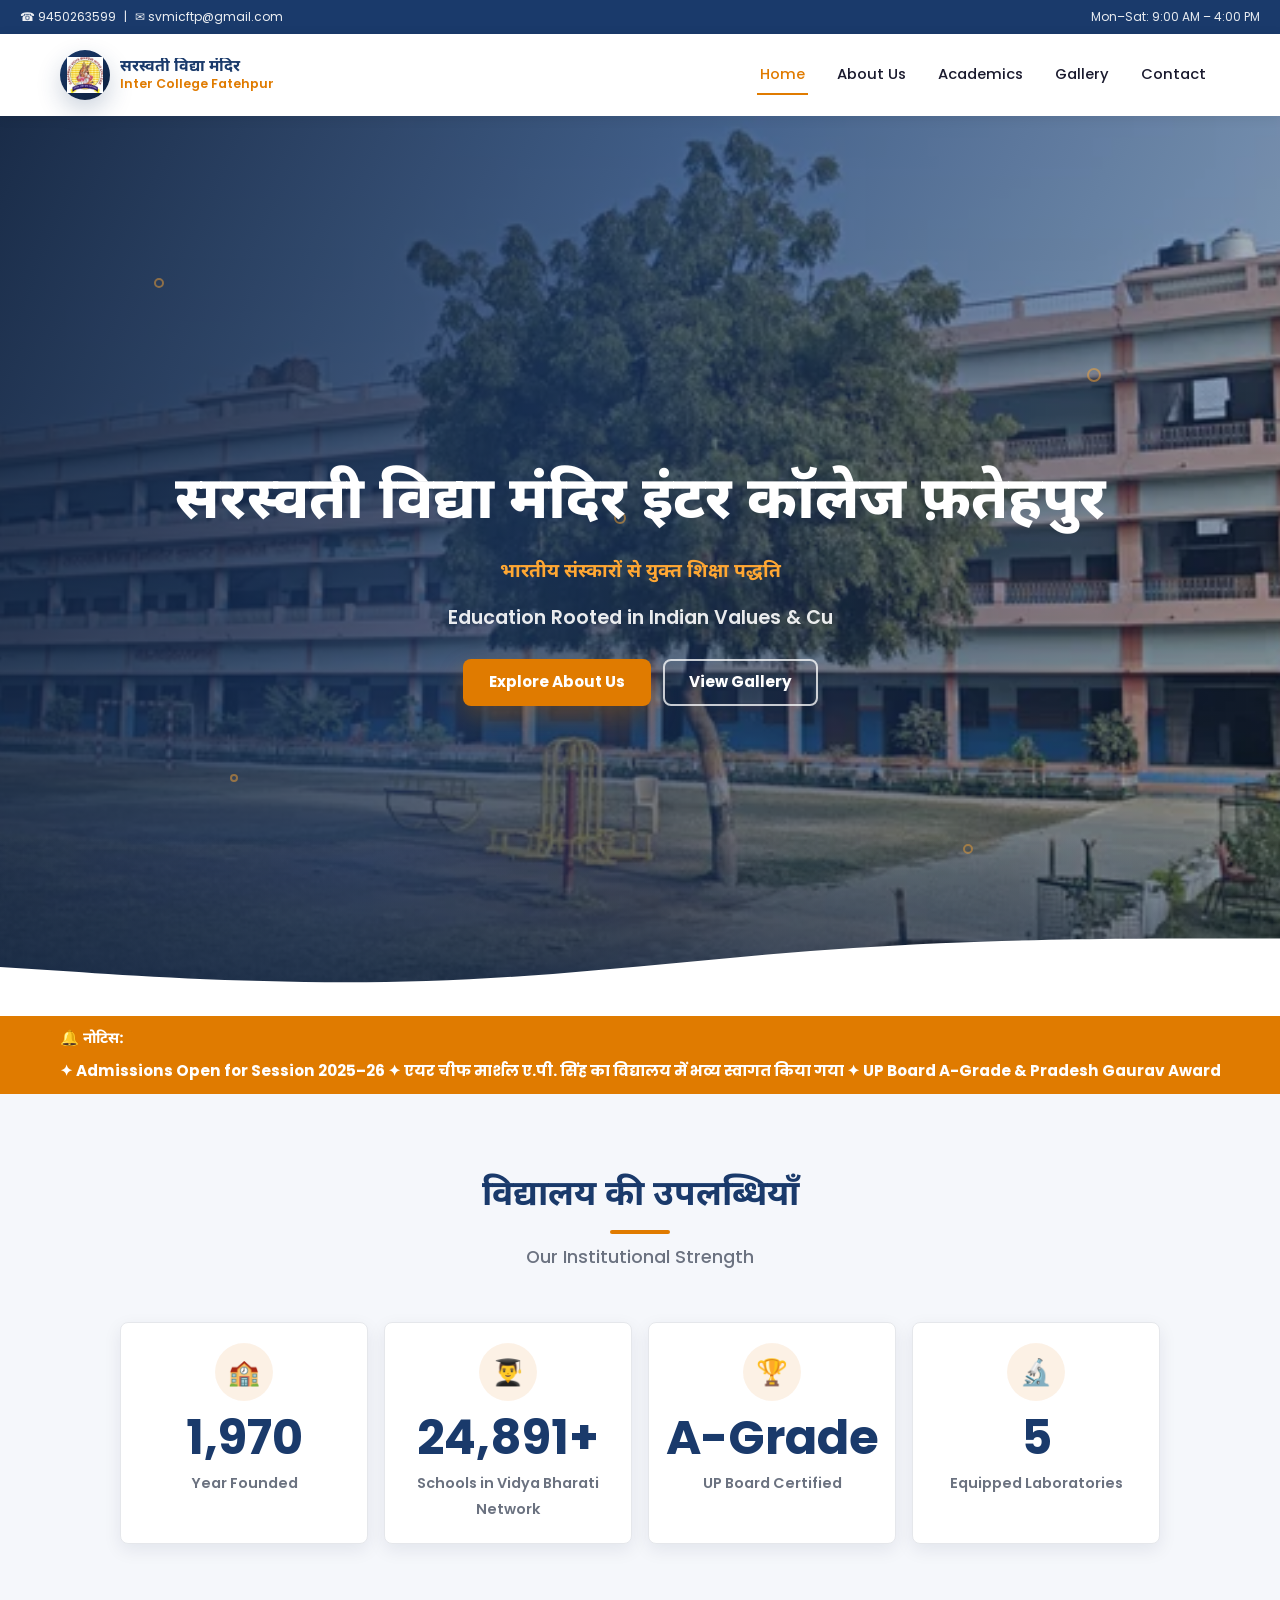
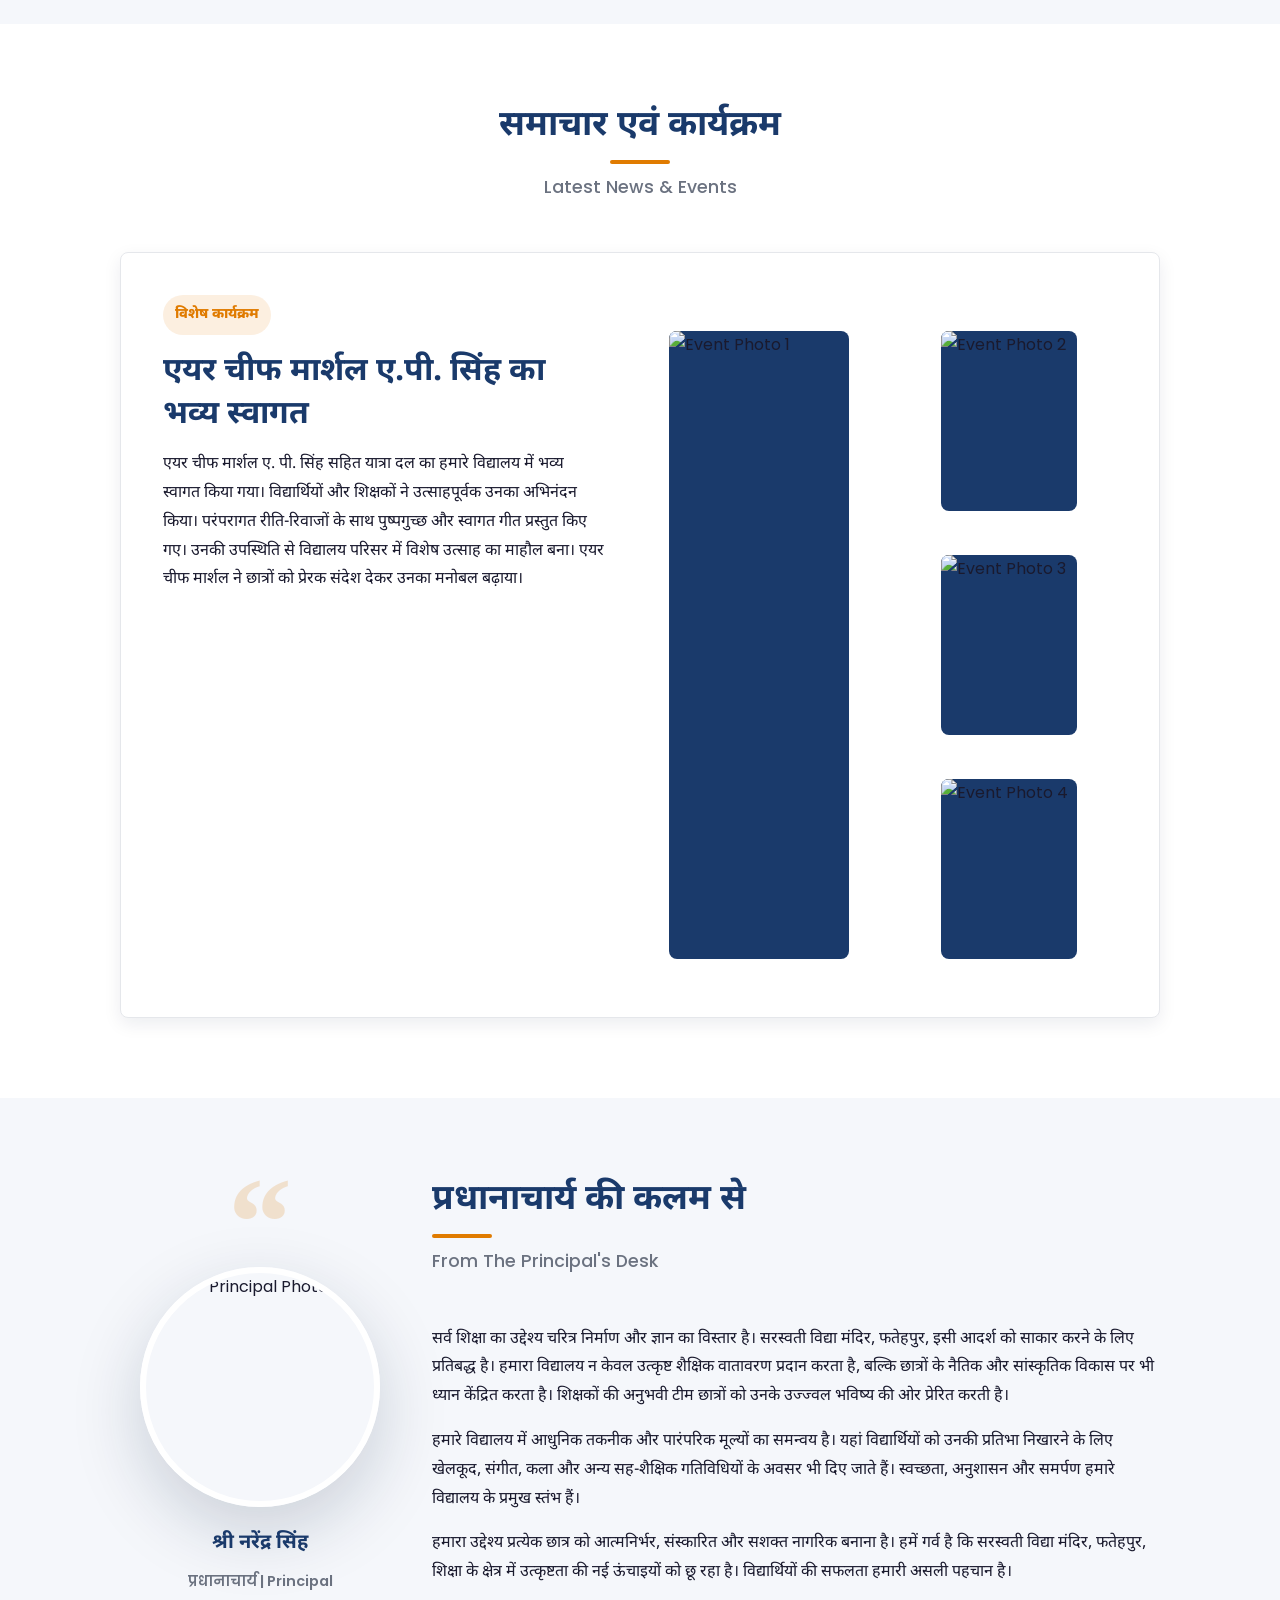
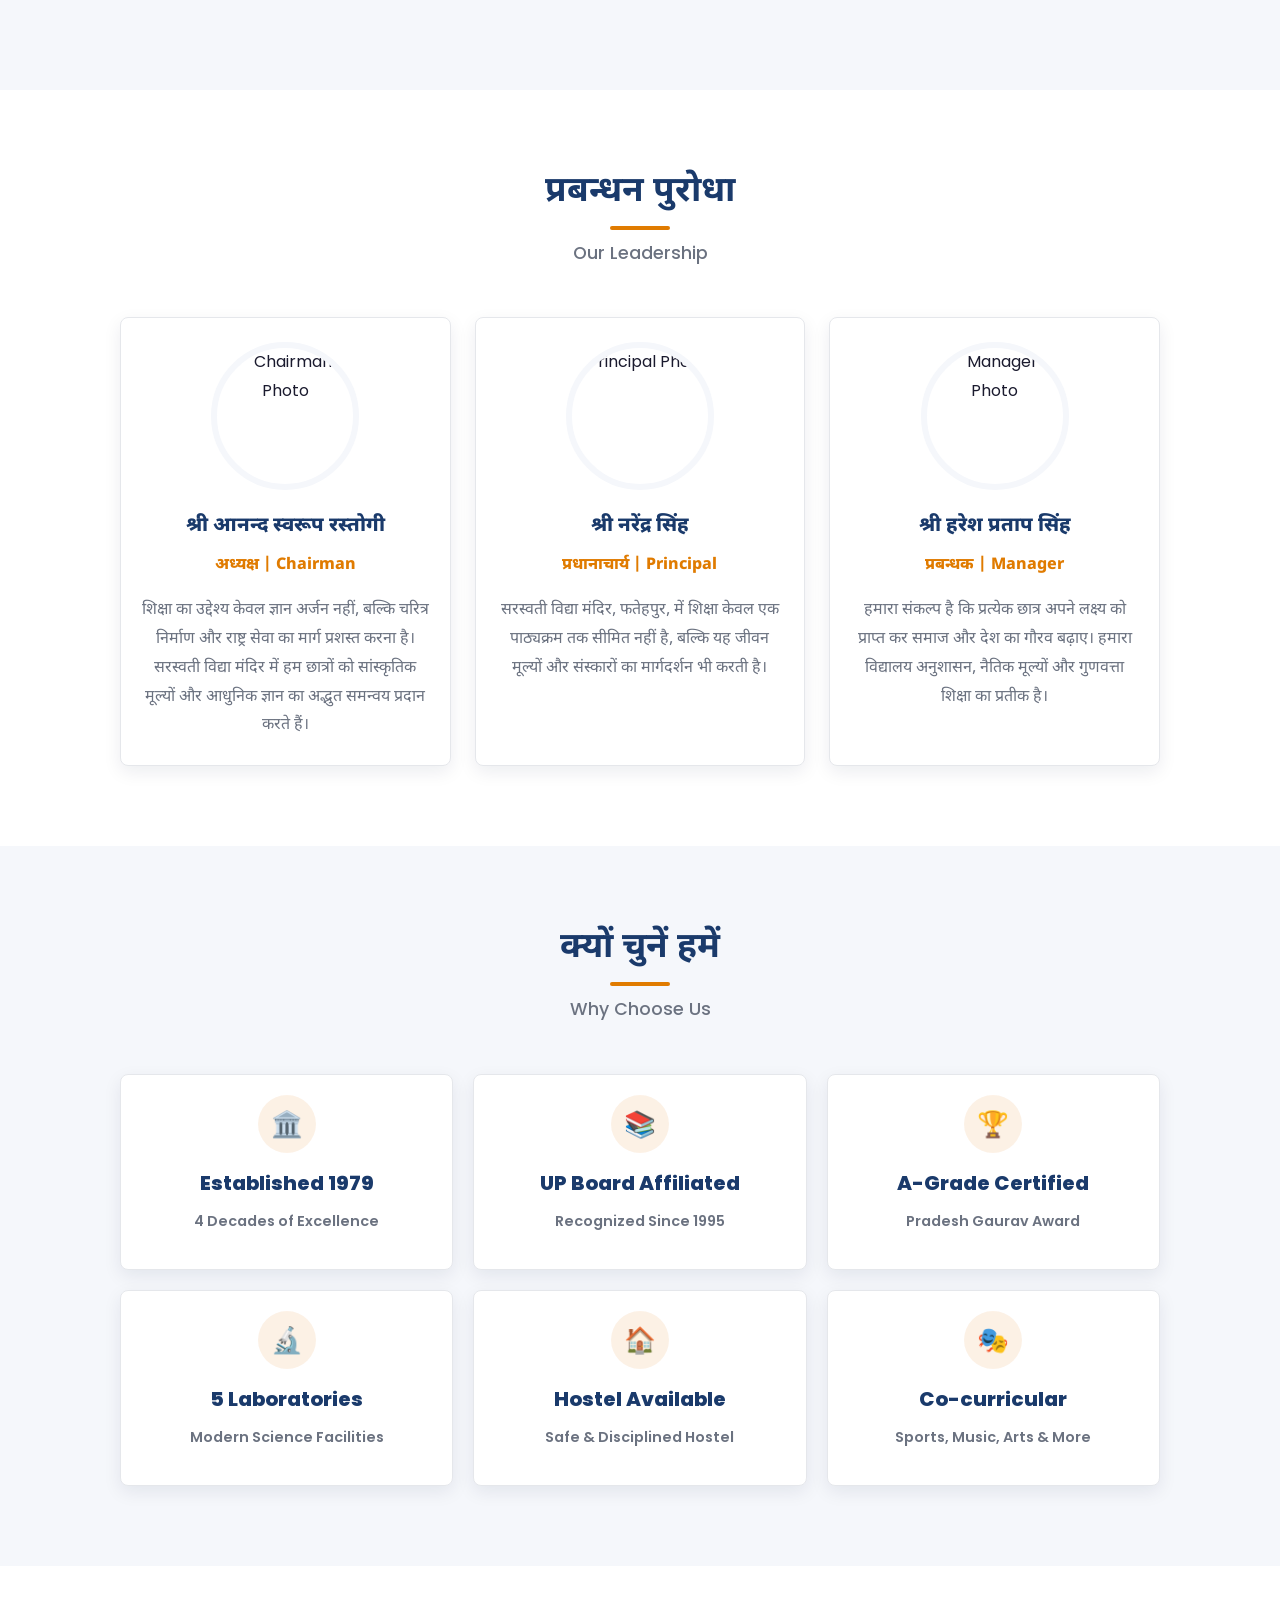
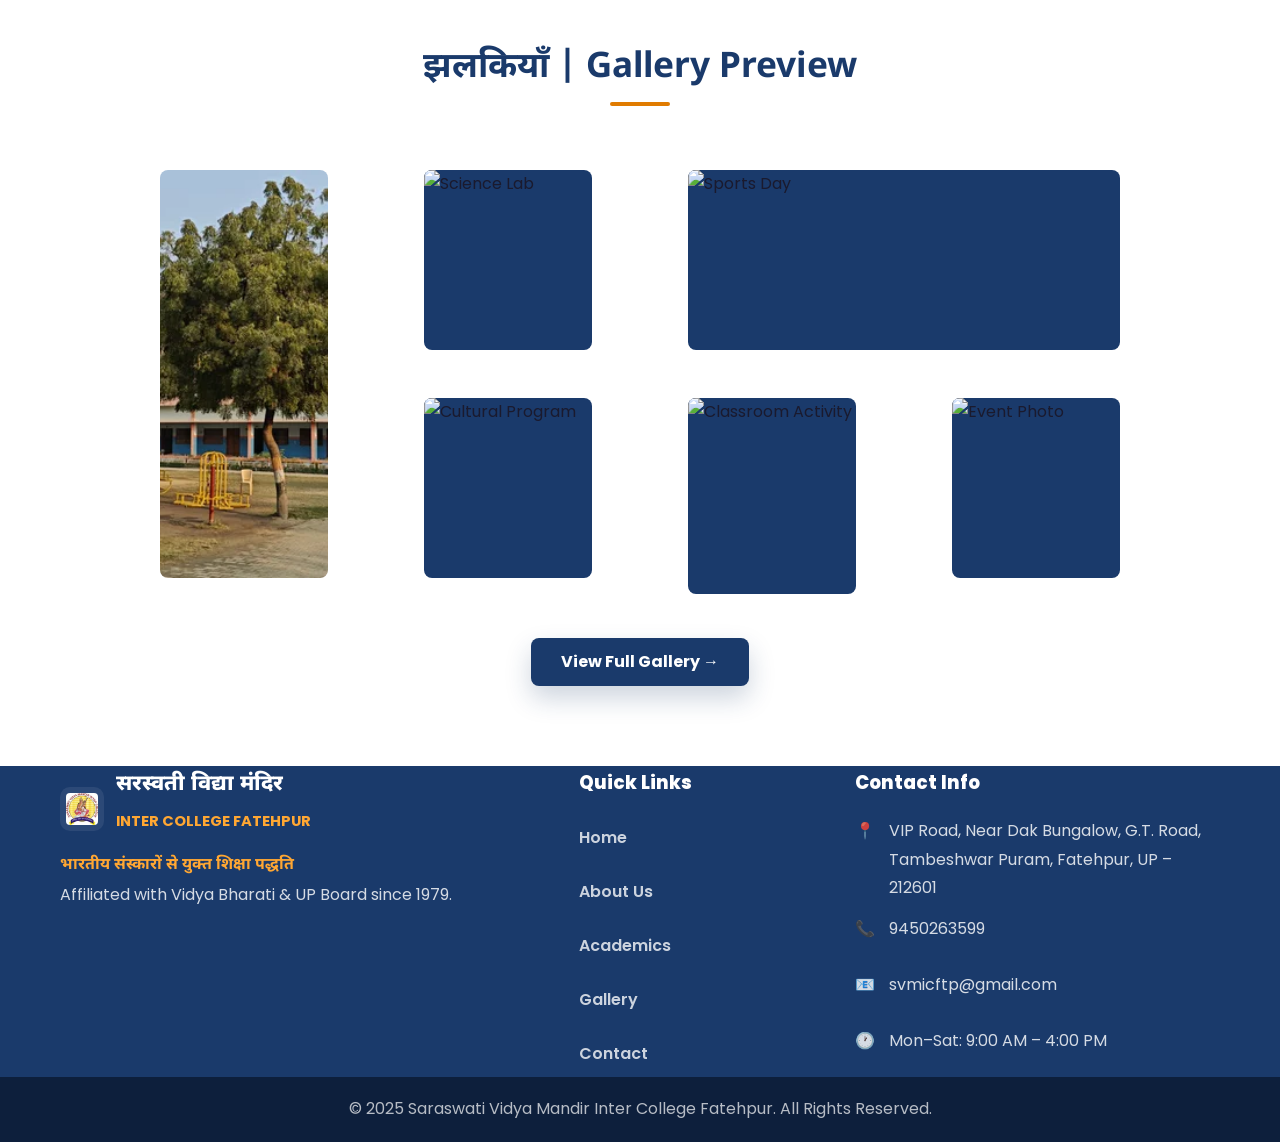
==== commit 3e84d55b: "Add logo image in WebP format to the images directory" ====
--- a/index.html
+++ b/index.html
@@ -8,6 +8,8 @@
   <link rel="preconnect" href="https://fonts.googleapis.com">
   <link rel="preconnect" href="https://fonts.gstatic.com" crossorigin>
   <link href="https://fonts.googleapis.com/css2?family=Poppins:wght@400;500;600;700;800&family=Noto+Sans+Devanagari:wght@400;500;600;700;800&display=swap" rel="stylesheet">
+  <link rel="icon" type="image/png" href="images/logo.png">
+  <link rel="apple-touch-icon" href="images/logo.png">
   <link rel="stylesheet" href="style.css">
   <link rel="stylesheet" href="animations.css">
 </head>
@@ -15,7 +17,7 @@
   <div id="header-root"></div>
 
   <main>
-    <section class="hero home-hero" style="background-image: url('https://placehold.co/1920x900/1a3a6b/ffffff?text=Campus+View');">
+    <section class="hero home-hero" style="background-image: url('images/campus-view.jpg');">
       <div class="hero-particles" aria-hidden="true">
         <span></span>
         <span></span>
@@ -99,16 +101,16 @@
 
           <div class="photo-collage" aria-label="Event photo collage">
             <figure class="photo-card">
-              <img src="https://placehold.co/800x500/1a3a6b/ffffff?text=Event+Photo+1" alt="Event Photo 1">
+              <img src="images/event-photo-1.jpg" alt="Event Photo 1">
             </figure>
             <figure class="photo-card">
-              <img src="https://placehold.co/800x500/1a3a6b/ffffff?text=Event+Photo+2" alt="Event Photo 2">
+              <img src="images/event-photo-2.jpg" alt="Event Photo 2">
             </figure>
             <figure class="photo-card">
-              <img src="https://placehold.co/800x500/1a3a6b/ffffff?text=Event+Photo+3" alt="Event Photo 3">
+              <img src="images/event-photo-3.jpg" alt="Event Photo 3">
             </figure>
             <figure class="photo-card">
-              <img src="https://placehold.co/800x500/1a3a6b/ffffff?text=Event+Photo+4" alt="Event Photo 4">
+              <img src="images/event-photo-4.jpg" alt="Event Photo 4">
             </figure>
           </div>
         </article>
@@ -120,7 +122,7 @@
         <div class="profile-panel animate-on-scroll animate-left">
           <div class="quote-mark" aria-hidden="true">“</div>
           <figure class="profile-photo">
-            <img src="https://placehold.co/400x400/1a3a6b/ffffff?text=Principal+Photo" alt="Principal Photo">
+            <img src="images/principal-photo.jpg" alt="Principal Photo">
           </figure>
           <h3>श्री नरेंद्र सिंह</h3>
           <p class="card-subtitle">प्रधानाचार्य | Principal</p>
@@ -149,21 +151,21 @@
 
         <div class="leadership-grid">
           <article class="card leader-card animate-on-scroll delay-1">
-            <img src="https://placehold.co/300x300/1a3a6b/ffffff?text=Chairman+Photo" alt="Chairman Photo">
+            <img src="images/chairman-photo.jpg" alt="Chairman Photo">
             <h3>श्री आनन्द स्वरूप रस्तोगी</h3>
             <p class="title">अध्यक्ष | Chairman</p>
             <blockquote>शिक्षा का उद्देश्य केवल ज्ञान अर्जन नहीं, बल्कि चरित्र निर्माण और राष्ट्र सेवा का मार्ग प्रशस्त करना है। सरस्वती विद्या मंदिर में हम छात्रों को सांस्कृतिक मूल्यों और आधुनिक ज्ञान का अद्भुत समन्वय प्रदान करते हैं।</blockquote>
           </article>
 
           <article class="card leader-card animate-on-scroll delay-2">
-            <img src="https://placehold.co/300x300/1a3a6b/ffffff?text=Principal+Photo" alt="Principal Photo">
+            <img src="images/principal-photo.jpg" alt="Principal Photo">
             <h3>श्री नरेंद्र सिंह</h3>
             <p class="title">प्रधानाचार्य | Principal</p>
             <blockquote>सरस्वती विद्या मंदिर, फतेहपुर, में शिक्षा केवल एक पाठ्यक्रम तक सीमित नहीं है, बल्कि यह जीवन मूल्यों और संस्कारों का मार्गदर्शन भी करती है।</blockquote>
           </article>
 
           <article class="card leader-card animate-on-scroll delay-3">
-            <img src="https://placehold.co/300x300/1a3a6b/ffffff?text=Manager+Photo" alt="Manager Photo">
+            <img src="images/manager-photo.jpg" alt="Manager Photo">
             <h3>श्री हरेश प्रताप सिंह</h3>
             <p class="title">प्रबन्धक | Manager</p>
             <blockquote>हमारा संकल्प है कि प्रत्येक छात्र अपने लक्ष्य को प्राप्त कर समाज और देश का गौरव बढ़ाए। हमारा विद्यालय अनुशासन, नैतिक मूल्यों और गुणवत्ता शिक्षा का प्रतीक है।</blockquote>
@@ -222,27 +224,27 @@
 
         <div class="gallery-preview">
           <figure class="gallery-card animate-on-scroll delay-1">
-            <img src="https://placehold.co/800x500/1a3a6b/ffffff?text=Campus+View" alt="Campus View">
+            <img src="images/campus-view.jpg" alt="Campus View">
             <figcaption class="gallery-caption">Campus View</figcaption>
           </figure>
           <figure class="gallery-card animate-on-scroll delay-2">
-            <img src="https://placehold.co/800x500/1a3a6b/ffffff?text=Science+Lab" alt="Science Lab">
+            <img src="images/science-lab.jpg" alt="Science Lab">
             <figcaption class="gallery-caption">Science Lab</figcaption>
           </figure>
           <figure class="gallery-card animate-on-scroll delay-3">
-            <img src="https://placehold.co/800x500/1a3a6b/ffffff?text=Sports+Day" alt="Sports Day">
+            <img src="images/sports-day.jpg" alt="Sports Day">
             <figcaption class="gallery-caption">Sports Day</figcaption>
           </figure>
           <figure class="gallery-card animate-on-scroll delay-1">
-            <img src="https://placehold.co/800x500/1a3a6b/ffffff?text=Cultural+Program" alt="Cultural Program">
+            <img src="images/cultural-program.jpg" alt="Cultural Program">
             <figcaption class="gallery-caption">Cultural Program</figcaption>
           </figure>
           <figure class="gallery-card animate-on-scroll delay-2">
-            <img src="https://placehold.co/800x500/1a3a6b/ffffff?text=Classroom+Activity" alt="Classroom Activity">
+            <img src="images/classroom-activity.jpg" alt="Classroom Activity">
             <figcaption class="gallery-caption">Classroom Activity</figcaption>
           </figure>
           <figure class="gallery-card animate-on-scroll delay-3">
-            <img src="https://placehold.co/800x500/1a3a6b/ffffff?text=Event+Photo" alt="Event Photo">
+            <img src="images/event-photo.jpg" alt="Event Photo">
             <figcaption class="gallery-caption">Event Photo</figcaption>
           </figure>
         </div>
--- a/style.css
+++ b/style.css
@@ -242,6 +242,12 @@
   box-shadow: 0 10px 24px rgba(26, 58, 107, 0.22);
 }
 
+.logo-icon img {
+  width: 72%;
+  height: 72%;
+  object-fit: contain;
+}
+
 .logo-icon svg {
   width: 70%;
   height: 70%;
@@ -1501,6 +1507,21 @@
   gap: 3px;
 }
 
+.footer-brand {
+  display: flex;
+  align-items: center;
+  gap: 12px;
+}
+
+.footer-logo {
+  width: 44px;
+  height: 44px;
+  border-radius: 10px;
+  object-fit: contain;
+  background: rgba(255, 255, 255, 0.08);
+  padding: 6px;
+}
+
 .footer-title-hi {
   font-family: var(--font-hi);
   font-size: 1.35rem;
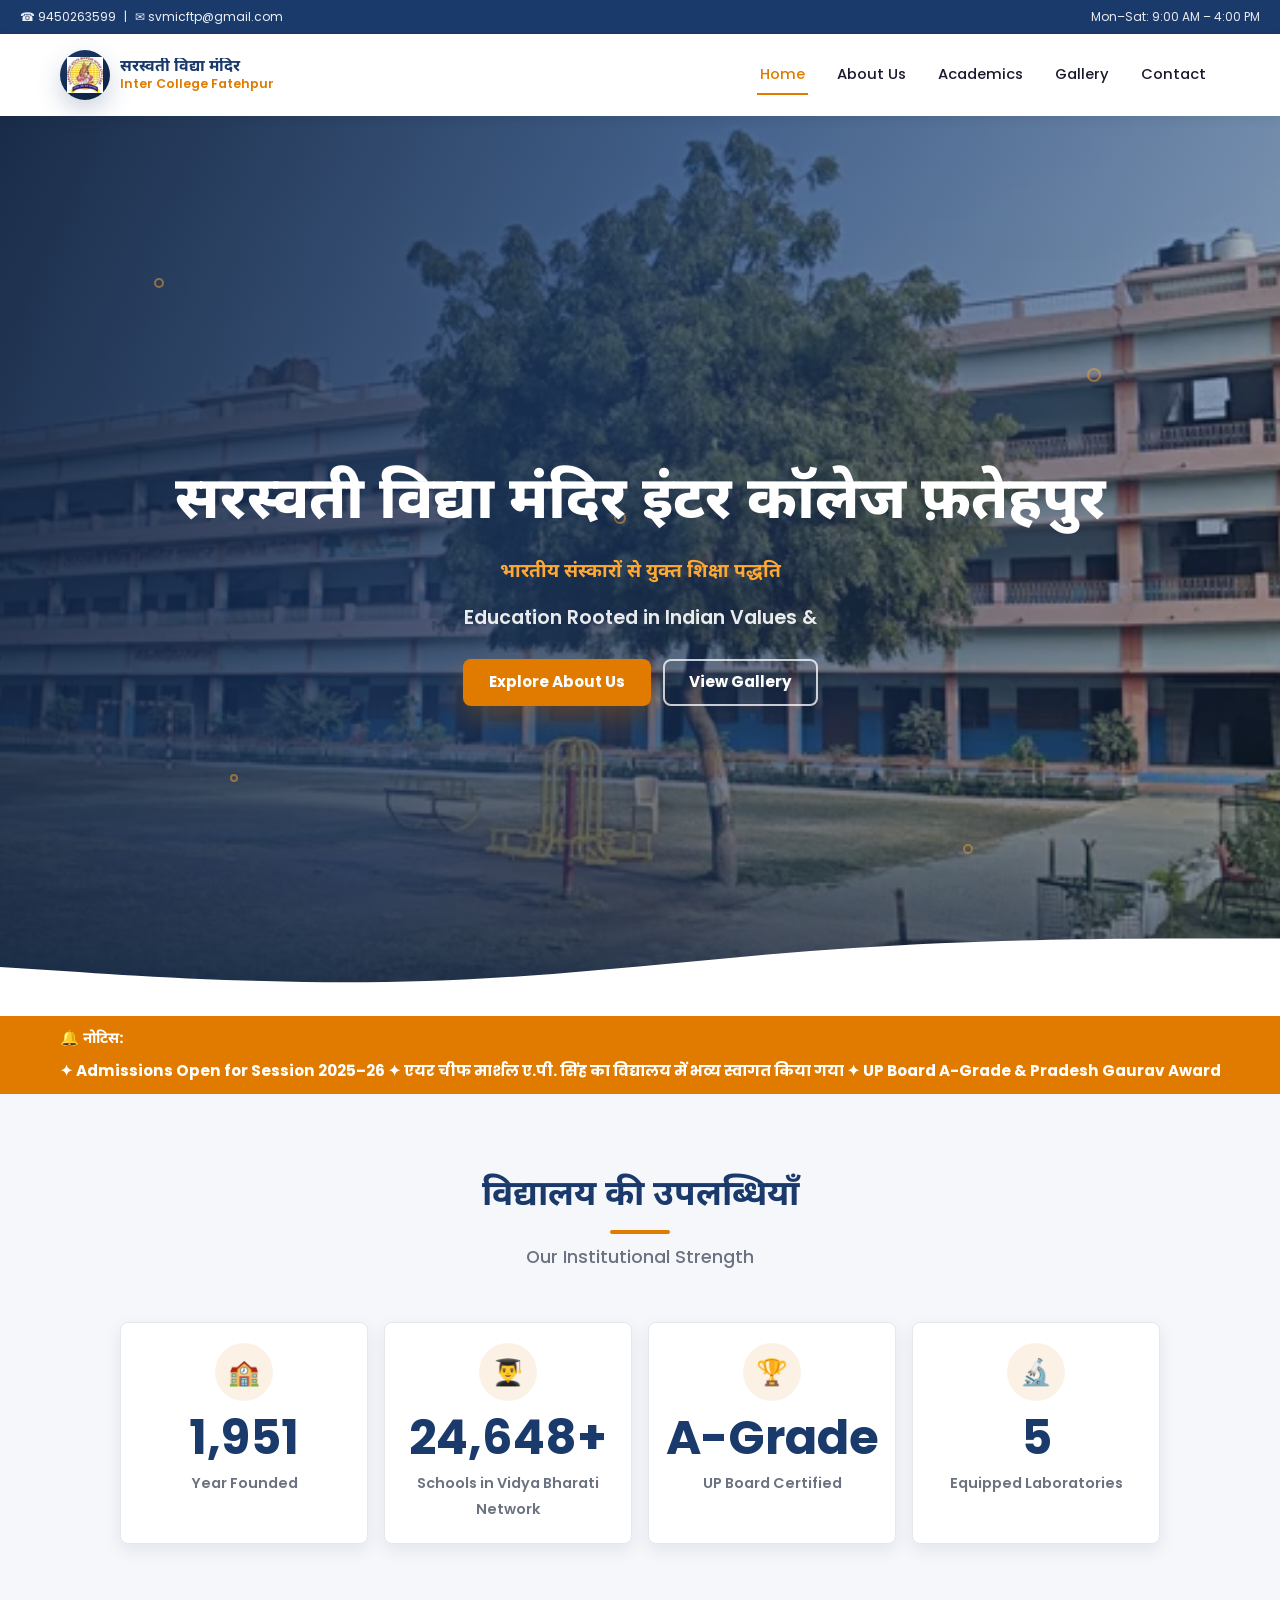
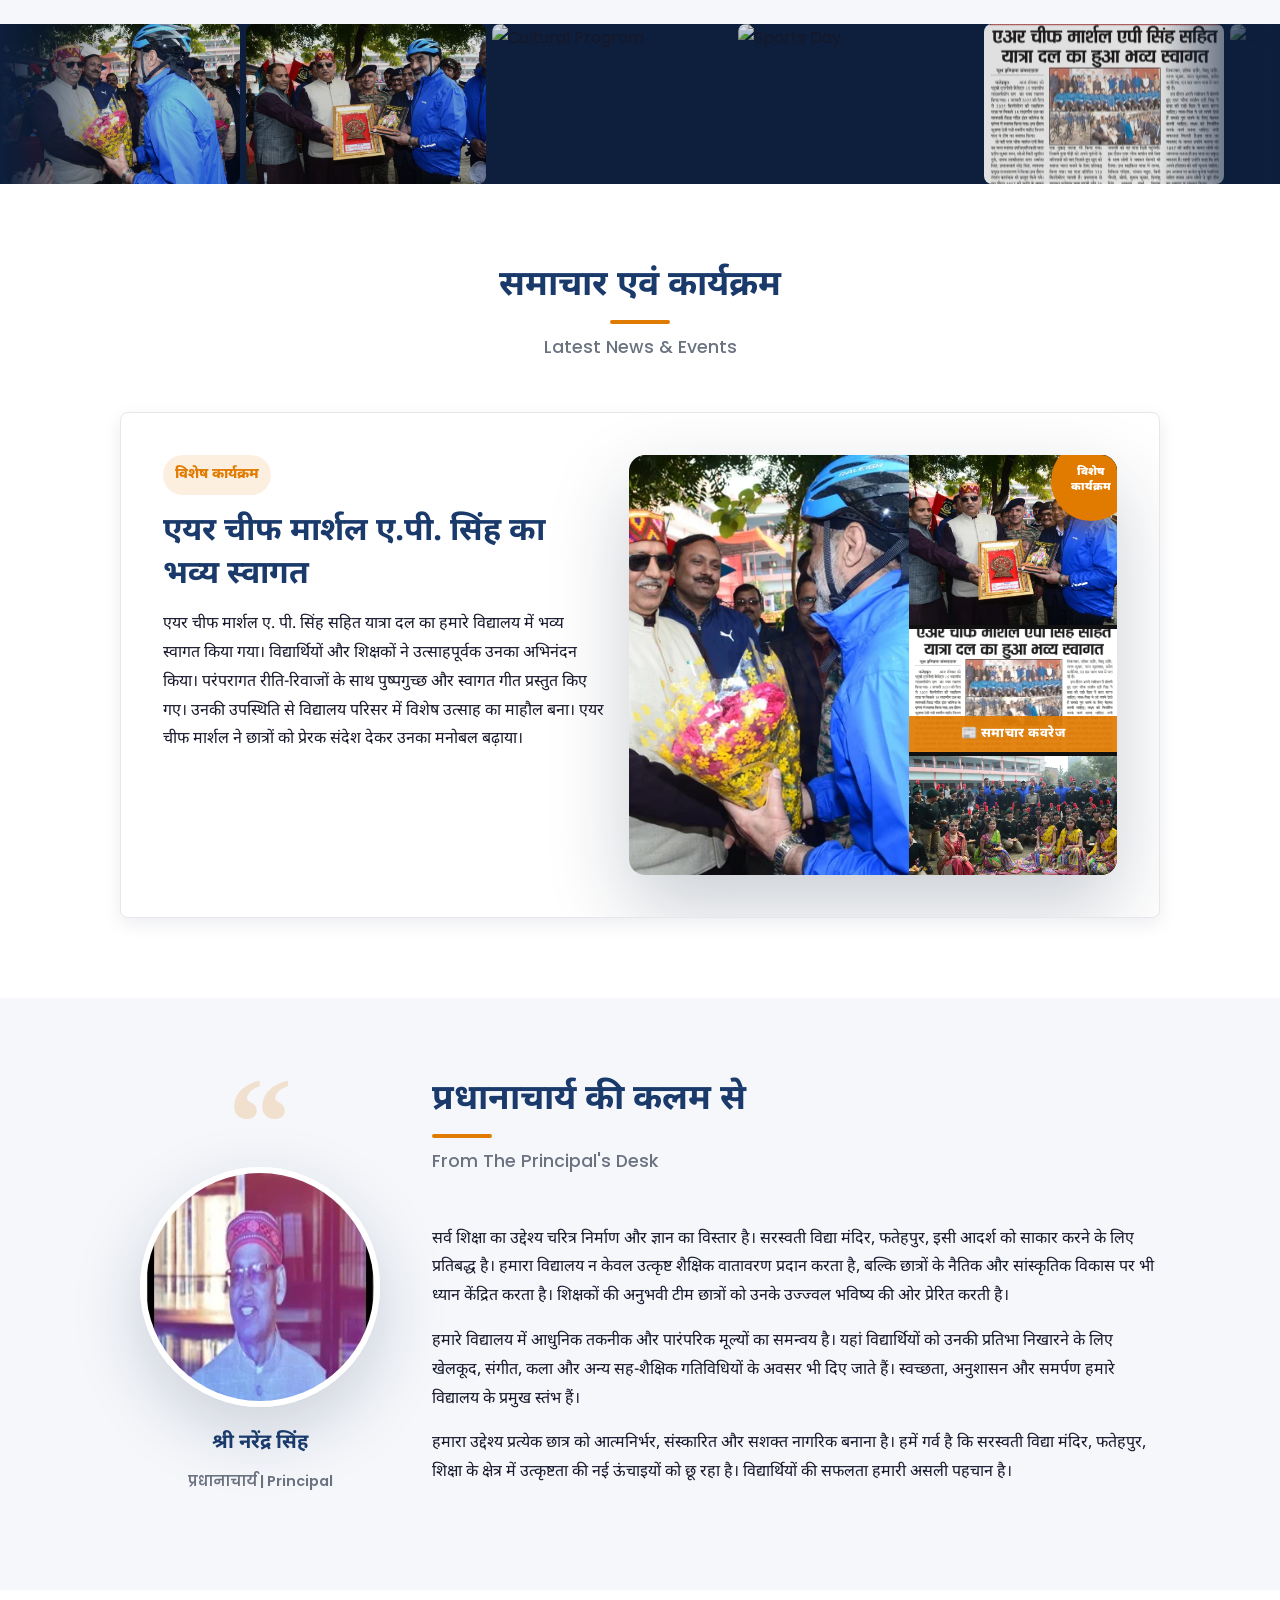
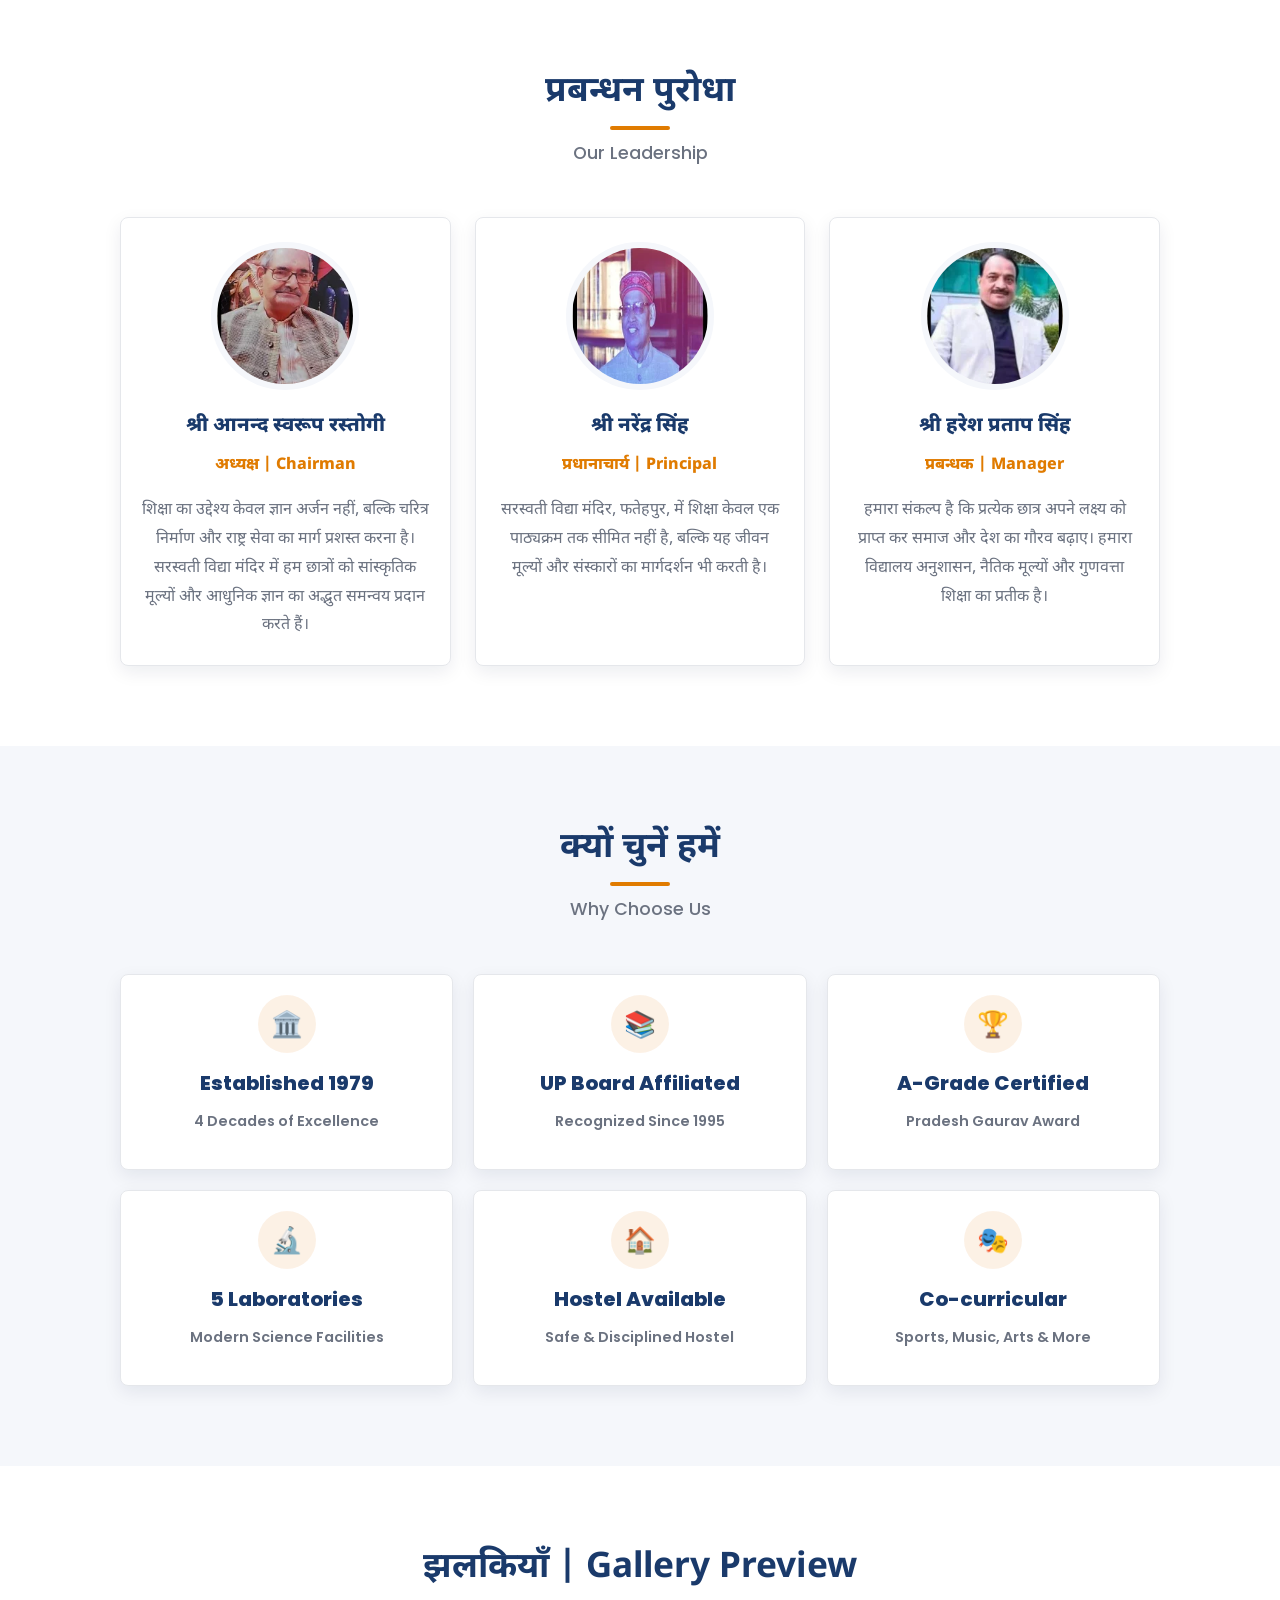
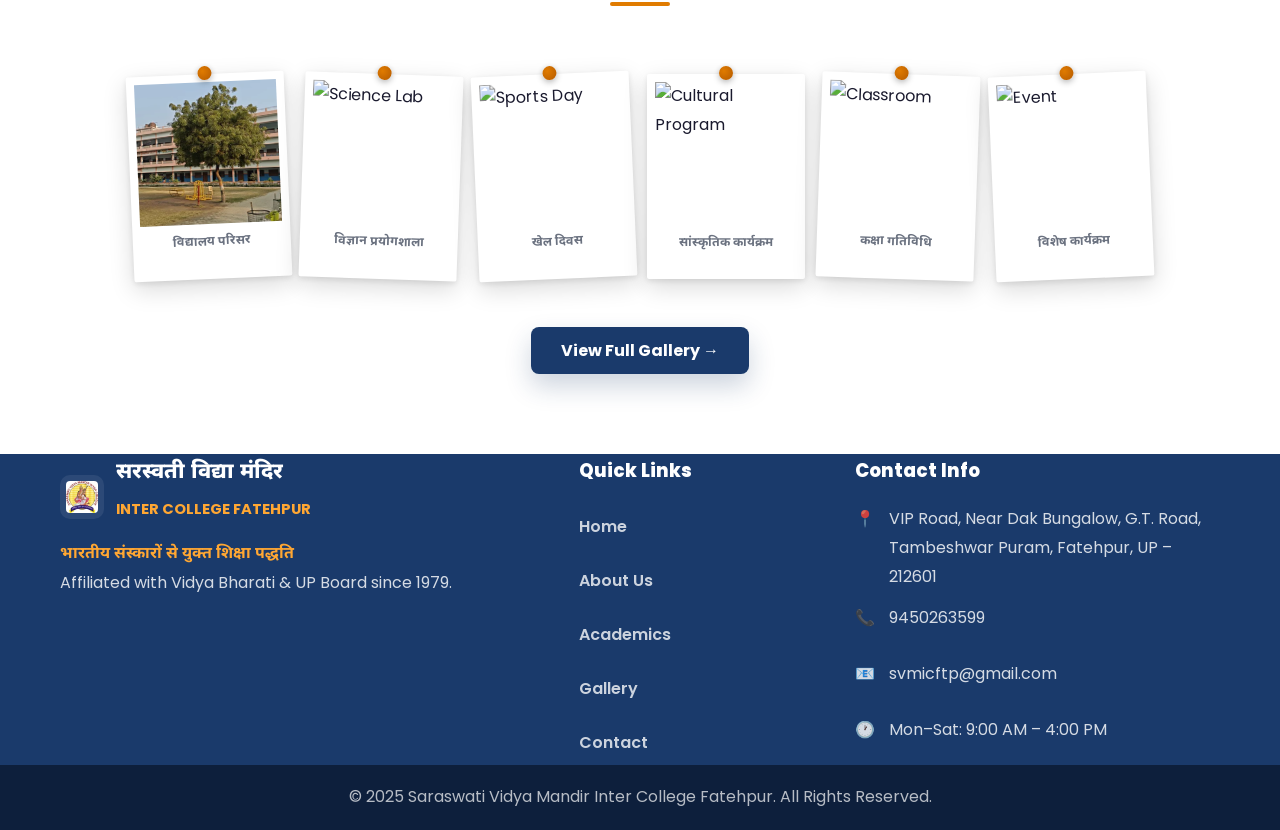
==== commit 53d6f38e: "Enhance gallery layout with new featured banner, scrolling rows, and masonry grid styles Co-authored" ====
--- a/index.html
+++ b/index.html
@@ -85,6 +85,61 @@
       </div>
     </section>
 
+    <section class="image-strip-section" aria-label="School photo strip">
+      <div class="strip-track">
+        <!-- Each img is a real school photo -->
+        <figure class="strip-item">
+          <img src="images/event-photo-1.jpg" alt="Event 1">
+        </figure>
+        <figure class="strip-item">
+          <img src="images/event-photo-2.jpg" alt="Event 2">
+        </figure>
+        <figure class="strip-item">
+          <img src="images/cultural-program-1.jpg" alt="Cultural Program">
+        </figure>
+        <figure class="strip-item">
+          <img src="images/sports-day-1.jpg" alt="Sports Day">
+        </figure>
+        <figure class="strip-item">
+          <img src="images/event-photo-3.jpg" alt="Event 3">
+        </figure>
+        <figure class="strip-item">
+          <img src="images/classroom-activity.jpg" alt="Classroom">
+        </figure>
+        <figure class="strip-item">
+          <img src="images/event-photo-4.jpg" alt="Event 4">
+        </figure>
+        <figure class="strip-item">
+          <img src="images/science-lab.jpg" alt="Science Lab">
+        </figure>
+        <!-- DUPLICATE ALL for seamless loop -->
+        <figure class="strip-item" aria-hidden="true">
+          <img src="images/event-photo-1.jpg" alt="">
+        </figure>
+        <figure class="strip-item" aria-hidden="true">
+          <img src="images/event-photo-2.jpg" alt="">
+        </figure>
+        <figure class="strip-item" aria-hidden="true">
+          <img src="images/cultural-program-1.jpg" alt="">
+        </figure>
+        <figure class="strip-item" aria-hidden="true">
+          <img src="images/sports-day-1.jpg" alt="">
+        </figure>
+        <figure class="strip-item" aria-hidden="true">
+          <img src="images/event-photo-3.jpg" alt="">
+        </figure>
+        <figure class="strip-item" aria-hidden="true">
+          <img src="images/classroom-activity.jpg" alt="">
+        </figure>
+        <figure class="strip-item" aria-hidden="true">
+          <img src="images/event-photo-4.jpg" alt="">
+        </figure>
+        <figure class="strip-item" aria-hidden="true">
+          <img src="images/science-lab.jpg" alt="">
+        </figure>
+      </div>
+    </section>
+
     <section class="section" aria-labelledby="news-title">
       <div class="container">
         <div class="section-heading animate-on-scroll">
@@ -99,19 +154,40 @@
             <p>एयर चीफ मार्शल ए. पी. सिंह सहित यात्रा दल का हमारे विद्यालय में भव्य स्वागत किया गया। विद्यार्थियों और शिक्षकों ने उत्साहपूर्वक उनका अभिनंदन किया। परंपरागत रीति-रिवाजों के साथ पुष्पगुच्छ और स्वागत गीत प्रस्तुत किए गए। उनकी उपस्थिति से विद्यालय परिसर में विशेष उत्साह का माहौल बना। एयर चीफ मार्शल ने छात्रों को प्रेरक संदेश देकर उनका मनोबल बढ़ाया।</p>
           </div>
 
-          <div class="photo-collage" aria-label="Event photo collage">
-            <figure class="photo-card">
-              <img src="images/event-photo-1.jpg" alt="Event Photo 1">
+          <div class="event-magazine-collage" aria-label="Event photo collage">
+
+            <!-- BIG HERO IMAGE — left, tall, dominant -->
+            <figure class="collage-hero">
+              <img src="images/event-photo-1.jpg" alt="Air Chief Marshal Welcome">
             </figure>
-            <figure class="photo-card">
-              <img src="images/event-photo-2.jpg" alt="Event Photo 2">
-            </figure>
-            <figure class="photo-card">
-              <img src="images/event-photo-3.jpg" alt="Event Photo 3">
-            </figure>
-            <figure class="photo-card">
-              <img src="images/event-photo-4.jpg" alt="Event Photo 4">
-            </figure>
+
+            <!-- STACKED RIGHT COLUMN -->
+            <div class="collage-stack">
+
+              <!-- TOP RIGHT — medium portrait -->
+              <figure class="collage-top-right">
+                <img src="images/event-photo-2.jpg" alt="Award Ceremony">
+              </figure>
+
+              <!-- NEWSPAPER CLIPPING STYLE — middle right -->
+              <figure class="collage-newspaper">
+                <img src="images/event-photo-3.jpg" alt="News Coverage">
+                <figcaption class="newspaper-label">📰 समाचार कवरेज</figcaption>
+              </figure>
+
+              <!-- BOTTOM RIGHT — landscape wide -->
+              <figure class="collage-bottom-right">
+                <img src="images/event-photo-4.jpg" alt="Group Celebration">
+              </figure>
+
+            </div>
+
+            <!-- FLOATING BADGE — positioned over the collage -->
+            <div class="collage-badge" aria-hidden="true">
+              <span>विशेष</span>
+              <span>कार्यक्रम</span>
+            </div>
+
           </div>
         </article>
       </div>
@@ -222,31 +298,38 @@
           <h2 id="gallery-preview-title">झलकियाँ | Gallery Preview</h2>
         </div>
 
-        <div class="gallery-preview">
-          <figure class="gallery-card animate-on-scroll delay-1">
+        <div class="polaroid-wall">
+
+          <figure class="polaroid polaroid--tilt-left">
             <img src="images/campus-view.jpg" alt="Campus View">
-            <figcaption class="gallery-caption">Campus View</figcaption>
-          </figure>
-          <figure class="gallery-card animate-on-scroll delay-2">
+            <figcaption>विद्यालय परिसर</figcaption>
+          </figure>
+
+          <figure class="polaroid polaroid--tilt-right">
             <img src="images/science-lab.jpg" alt="Science Lab">
-            <figcaption class="gallery-caption">Science Lab</figcaption>
-          </figure>
-          <figure class="gallery-card animate-on-scroll delay-3">
+            <figcaption>विज्ञान प्रयोगशाला</figcaption>
+          </figure>
+
+          <figure class="polaroid polaroid--tilt-left">
             <img src="images/sports-day.jpg" alt="Sports Day">
-            <figcaption class="gallery-caption">Sports Day</figcaption>
-          </figure>
-          <figure class="gallery-card animate-on-scroll delay-1">
+            <figcaption>खेल दिवस</figcaption>
+          </figure>
+
+          <figure class="polaroid polaroid--straight">
             <img src="images/cultural-program.jpg" alt="Cultural Program">
-            <figcaption class="gallery-caption">Cultural Program</figcaption>
-          </figure>
-          <figure class="gallery-card animate-on-scroll delay-2">
-            <img src="images/classroom-activity.jpg" alt="Classroom Activity">
-            <figcaption class="gallery-caption">Classroom Activity</figcaption>
-          </figure>
-          <figure class="gallery-card animate-on-scroll delay-3">
-            <img src="images/event-photo.jpg" alt="Event Photo">
-            <figcaption class="gallery-caption">Event Photo</figcaption>
-          </figure>
+            <figcaption>सांस्कृतिक कार्यक्रम</figcaption>
+          </figure>
+
+          <figure class="polaroid polaroid--tilt-right">
+            <img src="images/classroom-activity.jpg" alt="Classroom">
+            <figcaption>कक्षा गतिविधि</figcaption>
+          </figure>
+
+          <figure class="polaroid polaroid--tilt-left">
+            <img src="images/event-photo.jpg" alt="Event">
+            <figcaption>विशेष कार्यक्रम</figcaption>
+          </figure>
+
         </div>
 
         <div class="section-action animate-on-scroll">
@@ -317,6 +400,12 @@
       } else {
         counters.forEach(runCounter);
       }
+
+      // Lazy-load opacity effect
+      document.querySelectorAll('img').forEach(function(img) {
+        img.addEventListener('load', function() { img.classList.add('loaded'); });
+        if (img.complete) img.classList.add('loaded');
+      });
     })();
   </script>
 </body>
--- a/style.css
+++ b/style.css
@@ -925,12 +925,94 @@
   font-family: var(--font-hi);
 }
 
-.gallery-preview,
-.masonry-gallery,
-.gallery-grid {
+.gallery-preview {
   display: grid;
   grid-template-columns: repeat(2, 1fr);
   gap: 10px;
+}
+
+.gallery-grid {
+  display: grid;
+  grid-template-columns: repeat(2, 1fr);
+  gap: 10px;
+}
+
+/* ── New masonry-gallery: column-based ── */
+.masonry-gallery {
+  columns: 2;
+  column-gap: 10px;
+  gap: 10px;
+}
+
+.masonry-gallery .gallery-card {
+  display: inline-block;
+  width: 100%;
+  margin-bottom: 10px;
+  break-inside: avoid;
+  border-radius: 10px;
+  overflow: hidden;
+  position: relative;
+  cursor: pointer;
+  min-height: 0;
+  box-shadow: 0 4px 16px rgba(13,31,60,0.12);
+  transition: transform 0.3s ease, box-shadow 0.3s ease;
+}
+
+.masonry-gallery .gallery-card img {
+  width: 100%;
+  height: auto;
+  min-height: 120px;
+  display: block;
+  object-fit: cover;
+  transition: transform 0.5s ease, filter 0.4s ease;
+}
+
+.masonry-gallery .gallery-card.tall img {
+  min-height: 320px;
+  object-fit: cover;
+}
+
+.masonry-gallery .gallery-card:hover {
+  transform: translateY(-4px);
+  box-shadow: 0 16px 40px rgba(13,31,60,0.22);
+}
+
+.masonry-gallery .gallery-card:hover img {
+  transform: scale(1.06);
+  filter: saturate(1.12) brightness(1.02);
+}
+
+.masonry-gallery .gallery-card::before {
+  content: '';
+  position: absolute;
+  top: 10px;
+  left: 10px;
+  width: 10px;
+  height: 10px;
+  border-radius: 50%;
+  z-index: 3;
+  opacity: 0;
+  transition: opacity 0.3s ease;
+}
+
+.masonry-gallery .gallery-card[data-category="events"]::before {
+  background: var(--accent);
+  opacity: 1;
+}
+
+.masonry-gallery .gallery-card[data-category="sports"]::before {
+  background: #16a34a;
+  opacity: 1;
+}
+
+.masonry-gallery .gallery-card[data-category="cultural"]::before {
+  background: #7c3aed;
+  opacity: 1;
+}
+
+.masonry-gallery .gallery-card[data-category="academic"]::before {
+  background: #0284c7;
+  opacity: 1;
 }
 
 .gallery-card {
@@ -954,12 +1036,14 @@
   bottom: 0;
   left: 0;
   z-index: 2;
-  padding: 14px;
+  padding: 32px 14px 14px;
+  background: linear-gradient(0deg, rgba(13,31,60,0.88), transparent);
   color: var(--white);
-  font-size: 0.9rem;
-  font-weight: 800;
+  font-family: var(--font-hi);
+  font-size: 0.88rem;
+  font-weight: 700;
   transform: translateY(100%);
-  transition: transform var(--transition);
+  transition: transform 0.35s ease;
 }
 
 .gallery-card:hover .gallery-caption {
@@ -1609,9 +1693,12 @@
   }
 
   .gallery-preview,
-  .masonry-gallery,
   .gallery-grid {
     grid-template-columns: repeat(2, 1fr);
+  }
+
+  .masonry-gallery {
+    columns: 2;
   }
 
   .hostel-facilities,
@@ -1631,9 +1718,12 @@
   }
 
   .gallery-preview,
-  .masonry-gallery,
   .gallery-grid {
     grid-template-columns: repeat(3, 1fr);
+  }
+
+  .masonry-gallery {
+    columns: 3;
   }
 
   .leadership-grid,
@@ -1831,21 +1921,22 @@
   }
 
   .gallery-preview,
-  .masonry-gallery,
   .gallery-grid {
     grid-template-columns: repeat(4, 1fr);
     gap: 16px;
   }
 
+  .masonry-gallery {
+    columns: 4;
+  }
+
   .gallery-preview .gallery-card:nth-child(1),
   .gallery-preview .gallery-card:nth-child(5),
-  .masonry-gallery .gallery-card.tall,
   .gallery-grid .tall {
     grid-row: span 2;
   }
 
   .gallery-preview .gallery-card:nth-child(3),
-  .masonry-gallery .gallery-card.wide,
   .gallery-grid .wide {
     grid-column: span 2;
   }
@@ -1867,3 +1958,529 @@
     transition-duration: 0.001ms !important;
   }
 }
+
+/* ═══════════════════════════════════════════════════════════
+   UPGRADE 1 — EVENT MAGAZINE COLLAGE
+   ═══════════════════════════════════════════════════════════ */
+
+.event-magazine-collage {
+  position: relative;
+  display: grid;
+  grid-template-columns: 1.15fr 0.85fr;
+  grid-template-rows: auto;
+  gap: 0;
+  border-radius: 16px;
+  overflow: hidden;
+  box-shadow: 0 32px 80px rgba(13,31,60,0.22);
+}
+
+.collage-hero {
+  grid-column: 1;
+  grid-row: 1;
+  margin: 0;
+  position: relative;
+  min-height: 420px;
+}
+.collage-hero img {
+  width: 100%;
+  height: 100%;
+  min-height: 420px;
+  object-fit: cover;
+  display: block;
+  transition: transform 0.6s ease;
+}
+.collage-hero:hover img {
+  transform: scale(1.04);
+}
+
+.collage-stack {
+  display: grid;
+  grid-template-rows: 1fr 0.72fr 0.7fr;
+  gap: 4px;
+  background: #111;
+}
+
+.collage-top-right,
+.collage-newspaper,
+.collage-bottom-right {
+  margin: 0;
+  position: relative;
+  overflow: hidden;
+}
+
+.collage-top-right img,
+.collage-newspaper img,
+.collage-bottom-right img {
+  width: 100%;
+  height: 100%;
+  min-height: 120px;
+  object-fit: cover;
+  display: block;
+  transition: transform 0.5s ease;
+}
+
+.collage-top-right:hover img,
+.collage-bottom-right:hover img {
+  transform: scale(1.06);
+}
+
+.collage-newspaper {
+  position: relative;
+}
+.collage-newspaper img {
+  filter: grayscale(18%) contrast(1.05);
+}
+.collage-newspaper:hover img {
+  filter: grayscale(0%) contrast(1);
+  transform: scale(1.04);
+}
+.newspaper-label {
+  position: absolute;
+  bottom: 0;
+  left: 0;
+  right: 0;
+  background: rgba(224,123,0,0.92);
+  color: #fff;
+  font-family: var(--font-hi);
+  font-size: 0.82rem;
+  font-weight: 800;
+  padding: 6px 12px;
+  text-align: center;
+  letter-spacing: 0.5px;
+}
+
+.collage-badge {
+  position: absolute;
+  top: -14px;
+  right: -14px;
+  width: 80px;
+  height: 80px;
+  background: var(--accent);
+  border-radius: 50%;
+  display: flex;
+  flex-direction: column;
+  align-items: center;
+  justify-content: center;
+  color: #fff;
+  font-family: var(--font-hi);
+  font-size: 0.7rem;
+  font-weight: 900;
+  box-shadow: 0 8px 24px rgba(224,123,0,0.45);
+  z-index: 10;
+  animation: pulse 2.4s ease-in-out infinite;
+  text-align: center;
+  line-height: 1.3;
+}
+
+@media (max-width: 600px) {
+  .event-magazine-collage {
+    grid-template-columns: 1fr;
+  }
+  .collage-hero {
+    min-height: 240px;
+  }
+  .collage-hero img {
+    min-height: 240px;
+  }
+  .collage-stack {
+    grid-template-columns: 1fr 1fr 1fr;
+    grid-template-rows: 1fr;
+  }
+  .collage-badge {
+    top: 8px;
+    right: 8px;
+    width: 60px;
+    height: 60px;
+    font-size: 0.6rem;
+  }
+}
+
+/* ═══════════════════════════════════════════════════════════
+   UPGRADE 2 — FULL-WIDTH AUTO-SCROLL IMAGE STRIP
+   ═══════════════════════════════════════════════════════════ */
+
+.image-strip-section {
+  width: 100%;
+  overflow: hidden;
+  padding: 0;
+  background: var(--dark-bg);
+  position: relative;
+}
+
+.image-strip-section::before,
+.image-strip-section::after {
+  content: '';
+  position: absolute;
+  top: 0;
+  bottom: 0;
+  width: 120px;
+  z-index: 2;
+  pointer-events: none;
+}
+.image-strip-section::before {
+  left: 0;
+  background: linear-gradient(90deg, var(--dark-bg), transparent);
+}
+.image-strip-section::after {
+  right: 0;
+  background: linear-gradient(-90deg, var(--dark-bg), transparent);
+}
+
+.strip-track {
+  display: flex;
+  gap: 6px;
+  width: max-content;
+  animation: stripScroll 36s linear infinite;
+  will-change: transform;
+}
+
+.strip-track:hover {
+  animation-play-state: paused;
+}
+
+.strip-item {
+  margin: 0;
+  flex: 0 0 auto;
+  width: 240px;
+  height: 160px;
+  overflow: hidden;
+  border-radius: 8px;
+  position: relative;
+}
+.strip-item img {
+  width: 100%;
+  height: 100%;
+  object-fit: cover;
+  display: block;
+  transition: transform 0.5s ease, filter 0.5s ease;
+  filter: brightness(0.88) saturate(0.9);
+}
+.strip-item:hover img {
+  transform: scale(1.08);
+  filter: brightness(1) saturate(1.1);
+}
+
+@keyframes stripScroll {
+  0%   { transform: translateX(0); }
+  100% { transform: translateX(-50%); }
+}
+
+@media (max-width: 600px) {
+  .strip-item {
+    width: 160px;
+    height: 110px;
+  }
+}
+
+/* ═══════════════════════════════════════════════════════════
+   UPGRADE 3 — GALLERY: FEATURED BANNER
+   ═══════════════════════════════════════════════════════════ */
+
+.gallery-featured-banner {
+  margin-bottom: 32px;
+  border-radius: 16px;
+  overflow: hidden;
+  box-shadow: 0 24px 60px rgba(13,31,60,0.2);
+}
+.featured-hero-img {
+  margin: 0;
+  position: relative;
+  height: clamp(220px, 40vw, 440px);
+  cursor: pointer;
+}
+.featured-hero-img img {
+  width: 100%;
+  height: 100%;
+  object-fit: cover;
+  display: block;
+  transition: transform 0.7s ease;
+}
+.gallery-featured-banner:hover .featured-hero-img img {
+  transform: scale(1.04);
+}
+.featured-overlay {
+  position: absolute;
+  inset: 0;
+  background: linear-gradient(90deg, 
+    rgba(13,31,60,0.88) 0%, 
+    rgba(13,31,60,0.5) 55%, 
+    transparent 100%);
+  display: flex;
+  align-items: flex-end;
+  justify-content: space-between;
+  padding: clamp(18px, 4vw, 40px);
+}
+.featured-text {
+  max-width: 580px;
+}
+.featured-tag {
+  display: inline-block;
+  background: var(--accent);
+  color: #fff;
+  padding: 4px 14px;
+  border-radius: 999px;
+  font-family: var(--font-hi);
+  font-size: 0.82rem;
+  font-weight: 800;
+  margin-bottom: 10px;
+}
+.featured-text h3 {
+  margin: 0 0 8px;
+  color: #fff;
+  font-family: var(--font-hi);
+  font-size: clamp(1.1rem, 3vw, 1.8rem);
+  font-weight: 800;
+  line-height: 1.3;
+}
+.featured-text p {
+  margin: 0;
+  color: rgba(255,255,255,0.78);
+  font-size: clamp(0.82rem, 2vw, 0.95rem);
+}
+.featured-count {
+  display: flex;
+  flex-direction: column;
+  align-items: center;
+  justify-content: center;
+  width: 80px;
+  height: 80px;
+  border-radius: 50%;
+  background: rgba(255,255,255,0.14);
+  backdrop-filter: blur(8px);
+  border: 2px solid rgba(255,255,255,0.28);
+  color: #fff;
+  flex-shrink: 0;
+}
+.count-number {
+  font-size: 1.4rem;
+  font-weight: 800;
+  line-height: 1;
+}
+.count-label {
+  font-size: 0.7rem;
+  font-weight: 700;
+  opacity: 0.8;
+}
+@media (max-width: 500px) {
+  .featured-count { display: none; }
+}
+
+/* ═══════════════════════════════════════════════════════════
+   UPGRADE 3 — GALLERY: HORIZONTAL SCROLL ROWS
+   ═══════════════════════════════════════════════════════════ */
+
+.scroll-rows-section {
+  margin-top: 48px;
+  display: grid;
+  gap: 40px;
+}
+
+.scroll-row-header {
+  display: flex;
+  align-items: center;
+  gap: 10px;
+  margin-bottom: 14px;
+}
+.scroll-row-header h3 {
+  flex: 1;
+  margin: 0;
+  color: var(--primary);
+  font-family: var(--font-hi);
+  font-size: clamp(1rem, 2.8vw, 1.3rem);
+  font-weight: 800;
+}
+.scroll-row-btn {
+  width: 36px;
+  height: 36px;
+  min-width: 36px;
+  min-height: 36px;
+  border-radius: 50%;
+  background: var(--primary);
+  color: #fff;
+  font-size: 1.4rem;
+  font-weight: 700;
+  display: grid;
+  place-items: center;
+  cursor: pointer;
+  border: none;
+  transition: background 0.25s ease, transform 0.2s ease;
+  line-height: 1;
+}
+.scroll-row-btn:hover {
+  background: var(--accent);
+  transform: scale(1.1);
+}
+
+.scroll-row-track {
+  display: flex;
+  gap: 14px;
+  overflow-x: auto;
+  scroll-snap-type: x mandatory;
+  -webkit-overflow-scrolling: touch;
+  scrollbar-width: none;
+  padding-bottom: 6px;
+  scroll-behavior: smooth;
+}
+.scroll-row-track::-webkit-scrollbar {
+  display: none;
+}
+
+.scroll-card {
+  flex: 0 0 auto;
+  width: clamp(200px, 36vw, 300px);
+  height: clamp(140px, 25vw, 210px);
+  scroll-snap-align: start;
+  margin: 0;
+  border-radius: 12px;
+  overflow: hidden;
+  position: relative;
+  cursor: pointer;
+  box-shadow: 0 8px 24px rgba(13,31,60,0.14);
+  transition: transform 0.3s ease, box-shadow 0.3s ease;
+}
+.scroll-card img {
+  width: 100%;
+  height: 100%;
+  object-fit: cover;
+  display: block;
+  transition: transform 0.5s ease;
+}
+.scroll-card figcaption {
+  position: absolute;
+  bottom: 0;
+  left: 0;
+  right: 0;
+  padding: 28px 12px 10px;
+  background: linear-gradient(0deg, rgba(13,31,60,0.85), transparent);
+  color: #fff;
+  font-family: var(--font-hi);
+  font-size: 0.82rem;
+  font-weight: 700;
+  opacity: 0;
+  transition: opacity 0.3s ease;
+}
+.scroll-card:hover {
+  transform: translateY(-4px) scale(1.02);
+  box-shadow: 0 18px 48px rgba(13,31,60,0.22);
+}
+.scroll-card:hover img {
+  transform: scale(1.07);
+}
+.scroll-card:hover figcaption {
+  opacity: 1;
+}
+
+/* ═══════════════════════════════════════════════════════════
+   UPGRADE 4 — POLAROID WALL
+   ═══════════════════════════════════════════════════════════ */
+
+.polaroid-wall {
+  display: grid;
+  grid-template-columns: repeat(2, 1fr);
+  gap: 18px;
+  padding: 20px 10px;
+}
+@media (min-width: 600px) {
+  .polaroid-wall { grid-template-columns: repeat(3, 1fr); }
+}
+@media (min-width: 1024px) {
+  .polaroid-wall { grid-template-columns: repeat(6, 1fr); gap: 14px; }
+}
+
+.polaroid {
+  margin: 0;
+  background: #fff;
+  padding: 8px 8px 28px;
+  box-shadow: 0 8px 24px rgba(0,0,0,0.15), 
+              0 2px 6px rgba(0,0,0,0.1);
+  border-radius: 2px;
+  transition: transform 0.4s ease, box-shadow 0.4s ease;
+  cursor: pointer;
+  position: relative;
+}
+.polaroid img {
+  width: 100%;
+  aspect-ratio: 1 / 1;
+  object-fit: cover;
+  display: block;
+}
+.polaroid figcaption {
+  text-align: center;
+  margin-top: 10px;
+  font-family: var(--font-hi);
+  font-size: 0.78rem;
+  font-weight: 700;
+  color: var(--text-muted);
+  line-height: 1.3;
+}
+
+.polaroid--tilt-left  { transform: rotate(-2.5deg); }
+.polaroid--tilt-right { transform: rotate(2deg); }
+.polaroid--straight   { transform: rotate(0deg); }
+
+.polaroid:hover {
+  transform: rotate(0deg) scale(1.1) translateY(-8px) !important;
+  box-shadow: 0 24px 56px rgba(0,0,0,0.22);
+  z-index: 10;
+}
+
+.polaroid::before {
+  content: '';
+  position: absolute;
+  top: -8px;
+  left: 50%;
+  transform: translateX(-50%);
+  width: 14px;
+  height: 14px;
+  background: radial-gradient(circle at 35% 35%, 
+    #e07b00, #b45a00);
+  border-radius: 50%;
+  box-shadow: 0 2px 6px rgba(0,0,0,0.3);
+}
+
+/* ═══════════════════════════════════════════════════════════
+   UPGRADE 5 — GLOBAL DECORATIVE IMPROVEMENTS
+   ═══════════════════════════════════════════════════════════ */
+
+.wave-divider {
+  width: 100%;
+  overflow: hidden;
+  line-height: 0;
+  margin: 0;
+  padding: 0;
+}
+.wave-divider svg {
+  display: block;
+  width: 100%;
+  height: clamp(40px, 6vw, 80px);
+}
+
+.section--pattern {
+  background-image: 
+    radial-gradient(circle at 1px 1px, 
+    rgba(26,58,107,0.06) 1px, transparent 0);
+  background-size: 28px 28px;
+  background-color: var(--light-bg);
+}
+
+.ribbon-label {
+  position: absolute;
+  top: 14px;
+  left: -4px;
+  background: var(--accent);
+  color: #fff;
+  font-family: var(--font-hi);
+  font-size: 0.72rem;
+  font-weight: 800;
+  padding: 4px 12px 4px 10px;
+  clip-path: polygon(0 0, 100% 0, 92% 100%, 0 100%);
+  z-index: 3;
+  letter-spacing: 0.4px;
+}
+
+img {
+  transition: opacity 0.4s ease;
+}
+img.loaded {
+  opacity: 1;
+}
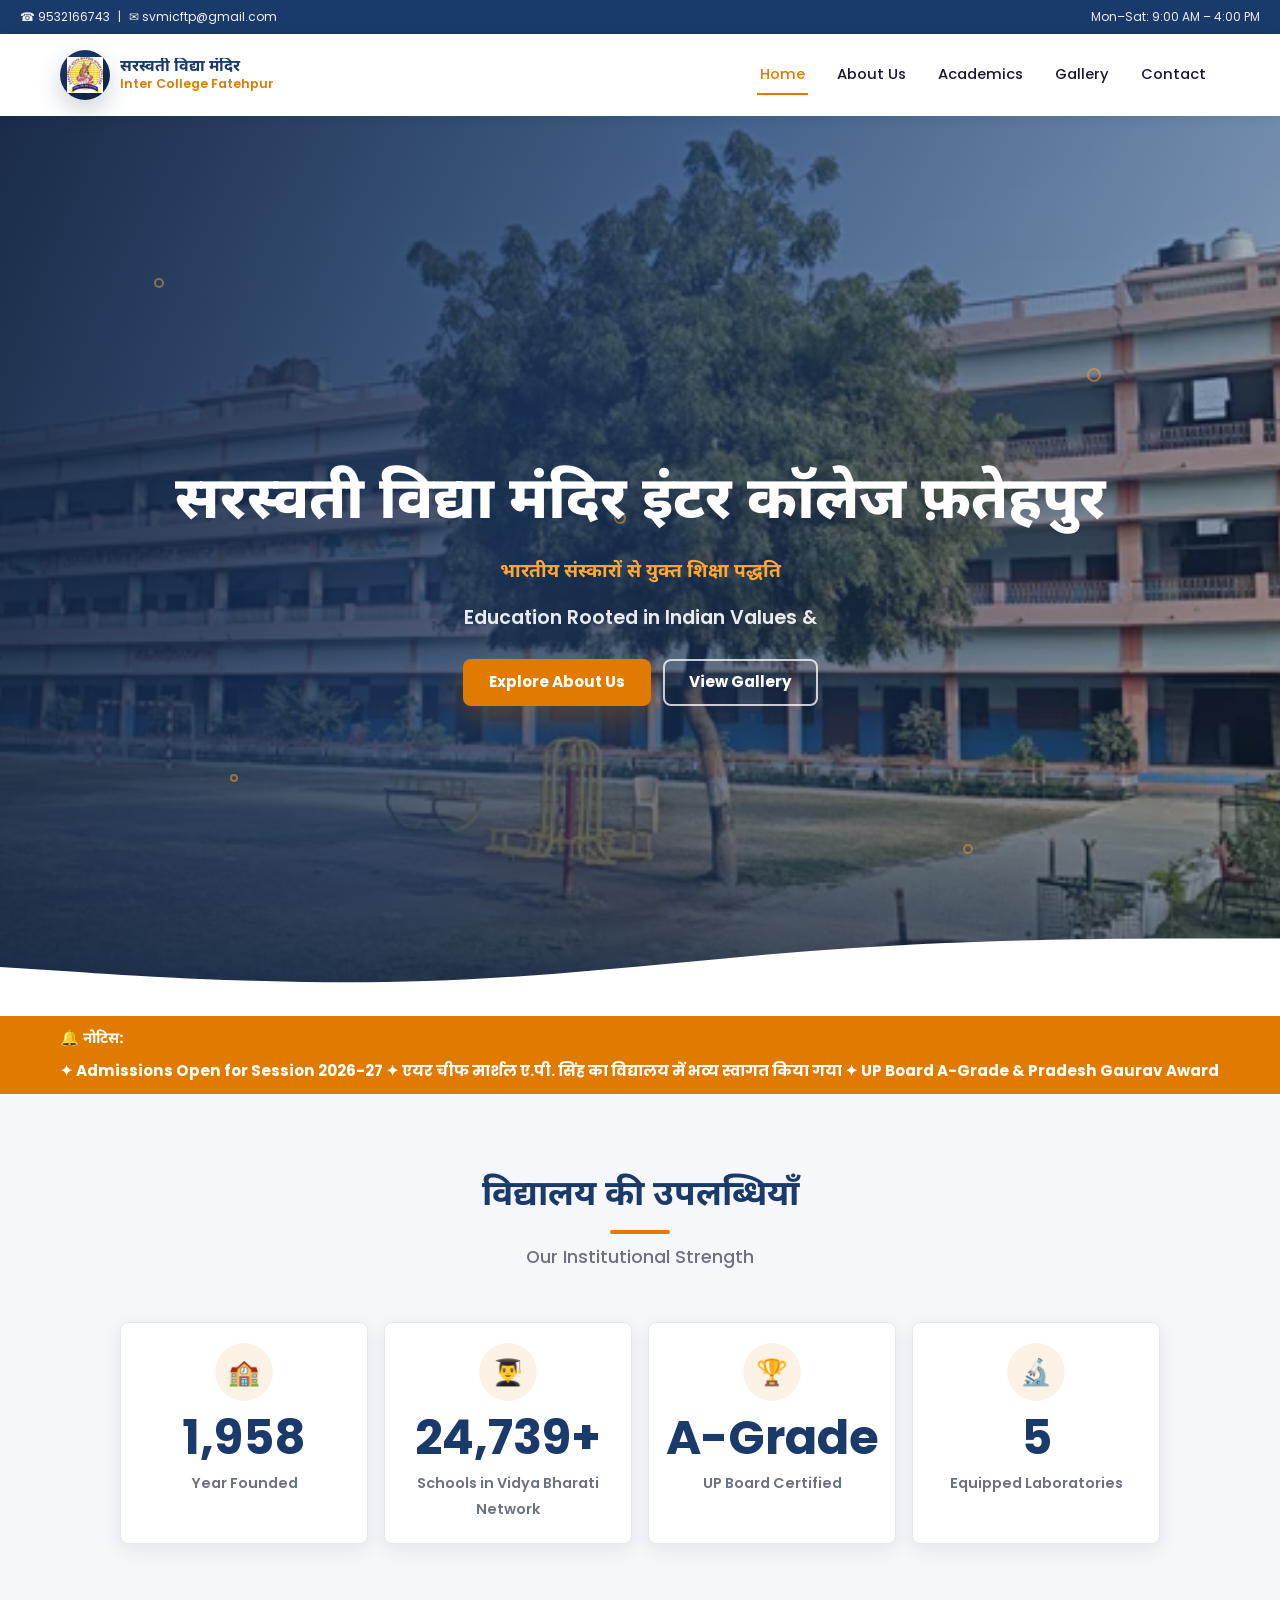
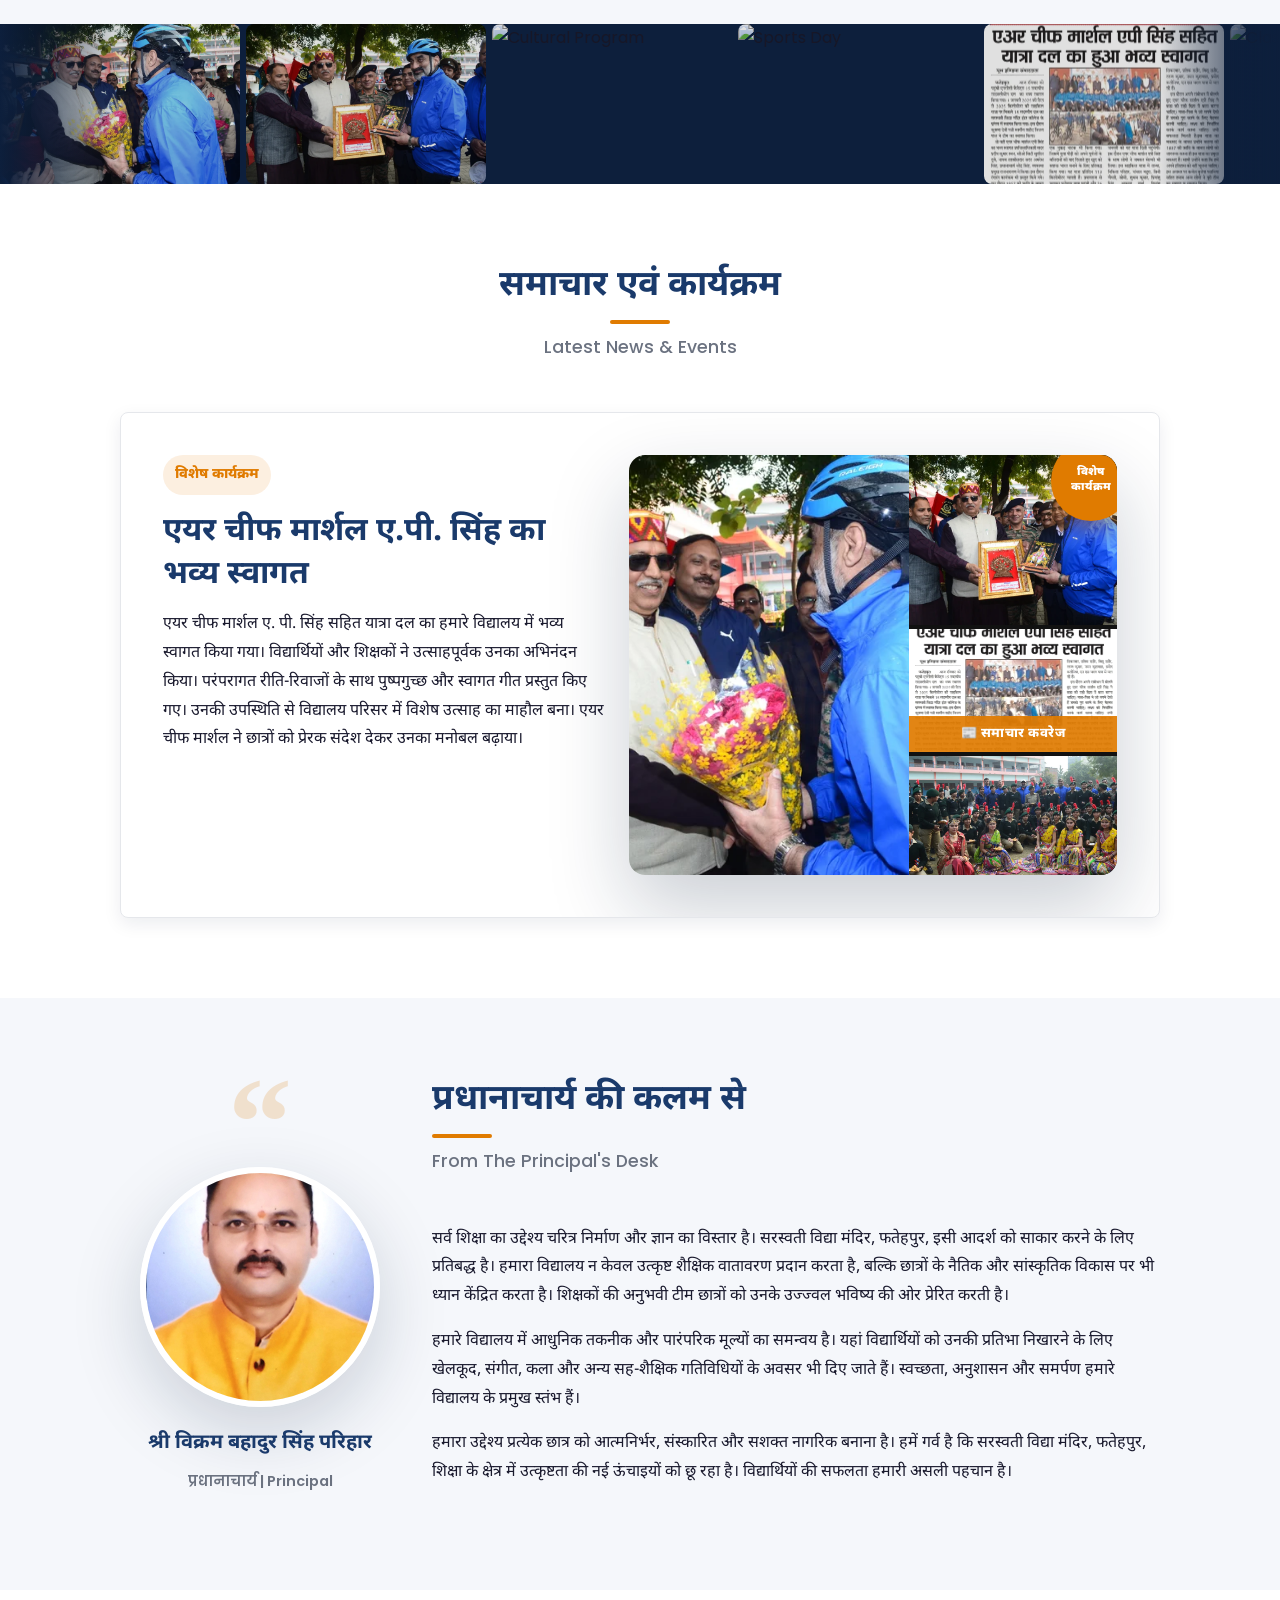
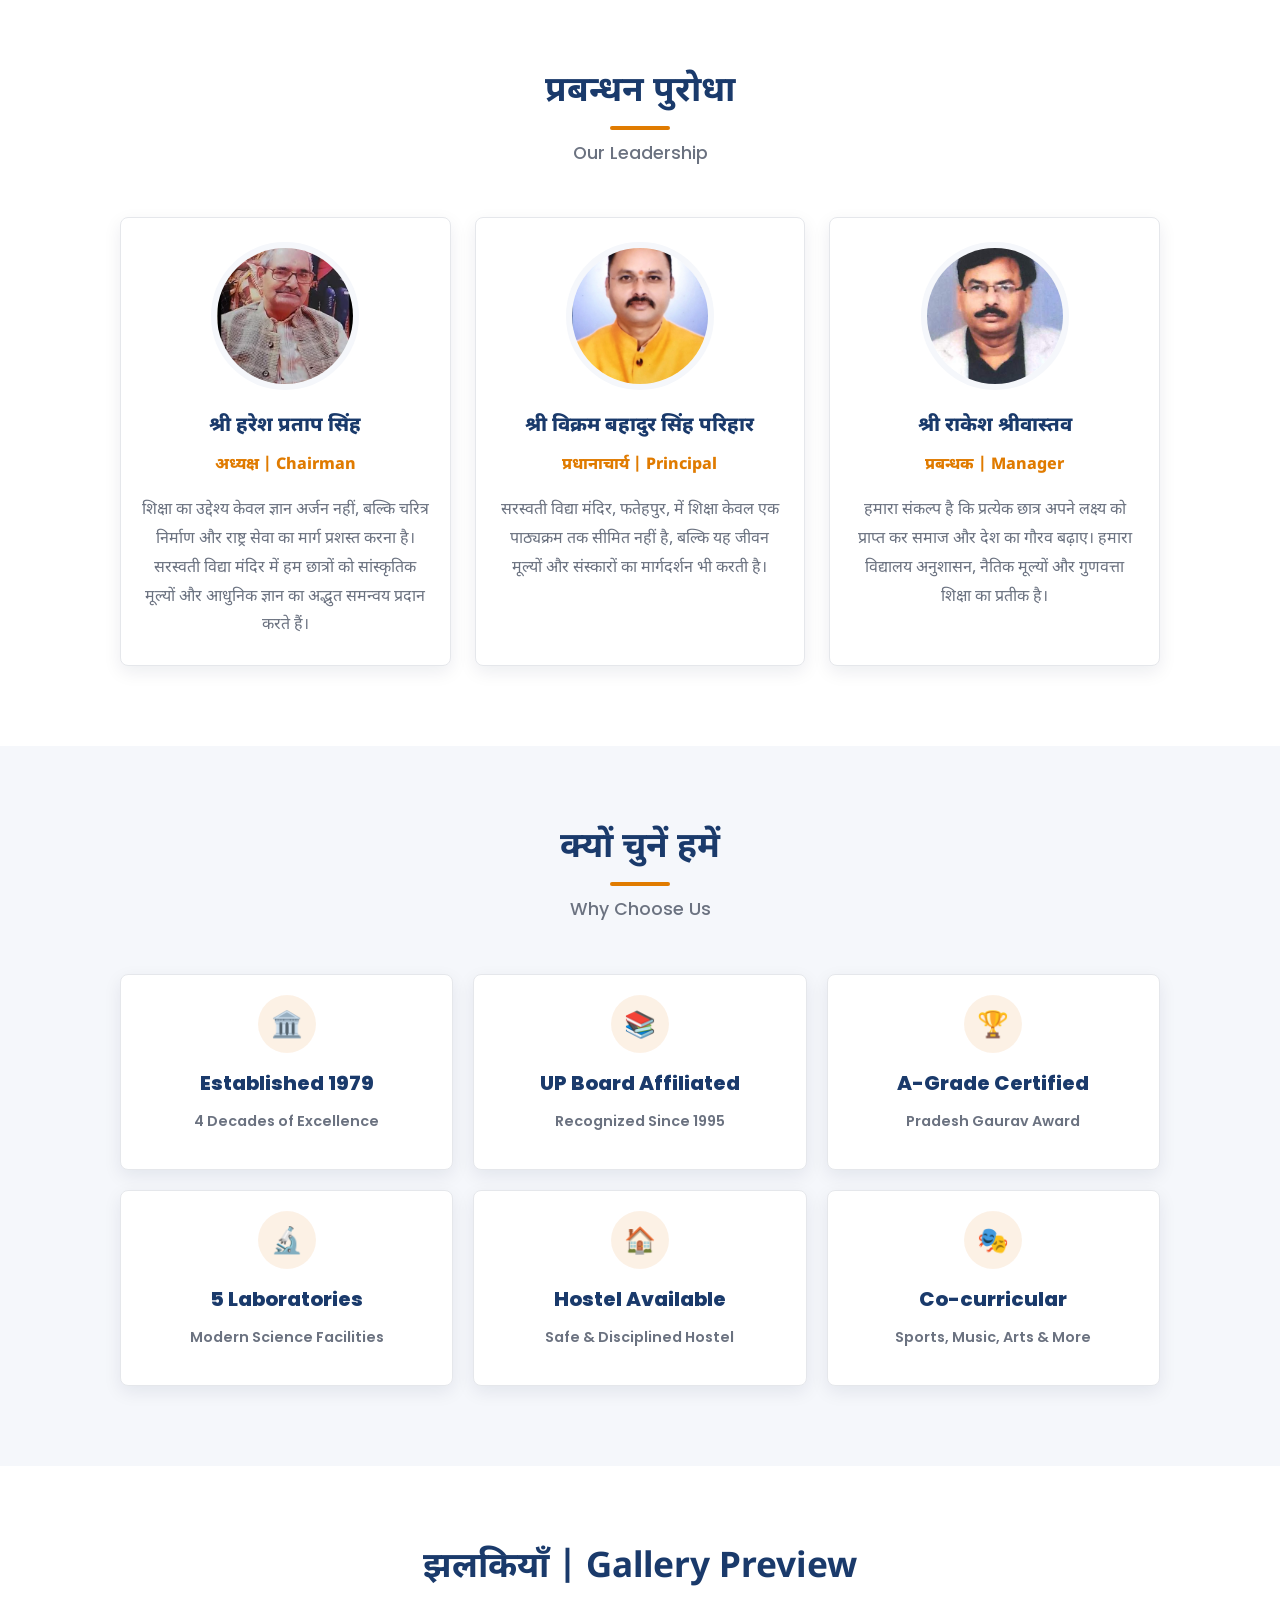
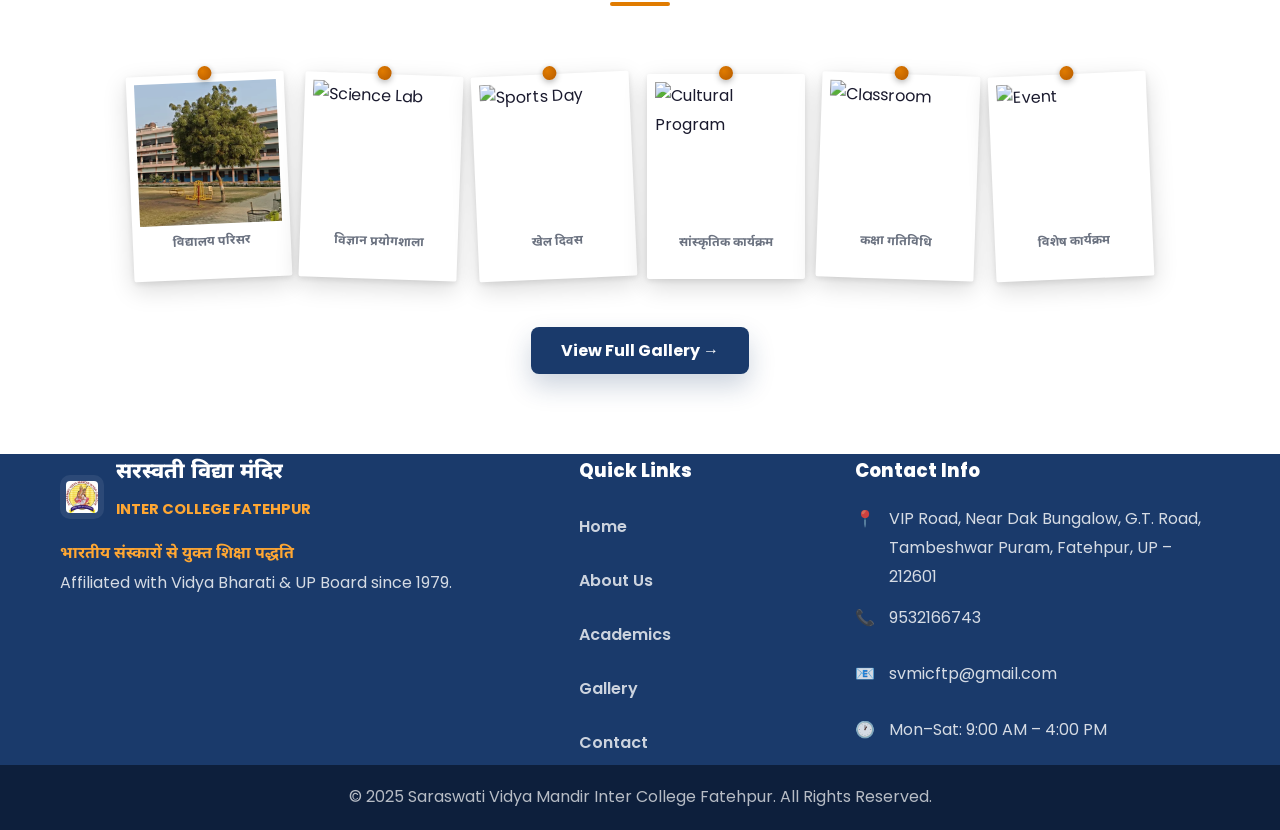
==== commit 3187cb53: "Update contact information and leadership details across multiple files Co-authored-by: Copilot <cop" ====
--- a/index.html
+++ b/index.html
@@ -45,7 +45,7 @@
       <div class="container notice-bar__inner">
         <div class="notice-label">🔔 नोटिस:</div>
         <div class="notice-marquee">
-          <div class="marquee-track">✦ Admissions Open for Session 2025–26 ✦ एयर चीफ मार्शल ए.पी. सिंह का विद्यालय में भव्य स्वागत किया गया ✦ UP Board A-Grade &amp; Pradesh Gaurav Award Winner ✦ Hostel Facility Available — Limited Seats</div>
+          <div class="marquee-track">✦ Admissions Open for Session 2026-27 ✦ एयर चीफ मार्शल ए.पी. सिंह का विद्यालय में भव्य स्वागत किया गया ✦ UP Board A-Grade &amp; Pradesh Gaurav Award Winner ✦ Hostel Facility Available — Limited Seats</div>
         </div>
       </div>
     </section>
@@ -200,7 +200,7 @@
           <figure class="profile-photo">
             <img src="images/principal-photo.jpg" alt="Principal Photo">
           </figure>
-          <h3>श्री नरेंद्र सिंह</h3>
+          <h3>श्री विक्रम बहादुर सिंह परिहार</h3>
           <p class="card-subtitle">प्रधानाचार्य | Principal</p>
         </div>
 
@@ -228,21 +228,21 @@
         <div class="leadership-grid">
           <article class="card leader-card animate-on-scroll delay-1">
             <img src="images/chairman-photo.jpg" alt="Chairman Photo">
-            <h3>श्री आनन्द स्वरूप रस्तोगी</h3>
+            <h3>श्री हरेश प्रताप सिंह</h3>
             <p class="title">अध्यक्ष | Chairman</p>
             <blockquote>शिक्षा का उद्देश्य केवल ज्ञान अर्जन नहीं, बल्कि चरित्र निर्माण और राष्ट्र सेवा का मार्ग प्रशस्त करना है। सरस्वती विद्या मंदिर में हम छात्रों को सांस्कृतिक मूल्यों और आधुनिक ज्ञान का अद्भुत समन्वय प्रदान करते हैं।</blockquote>
           </article>
 
           <article class="card leader-card animate-on-scroll delay-2">
             <img src="images/principal-photo.jpg" alt="Principal Photo">
-            <h3>श्री नरेंद्र सिंह</h3>
+            <h3>श्री विक्रम बहादुर सिंह परिहार</h3>
             <p class="title">प्रधानाचार्य | Principal</p>
             <blockquote>सरस्वती विद्या मंदिर, फतेहपुर, में शिक्षा केवल एक पाठ्यक्रम तक सीमित नहीं है, बल्कि यह जीवन मूल्यों और संस्कारों का मार्गदर्शन भी करती है।</blockquote>
           </article>
 
           <article class="card leader-card animate-on-scroll delay-3">
             <img src="images/manager-photo.jpg" alt="Manager Photo">
-            <h3>श्री हरेश प्रताप सिंह</h3>
+            <h3>श्री राकेश श्रीवास्तव</h3>
             <p class="title">प्रबन्धक | Manager</p>
             <blockquote>हमारा संकल्प है कि प्रत्येक छात्र अपने लक्ष्य को प्राप्त कर समाज और देश का गौरव बढ़ाए। हमारा विद्यालय अनुशासन, नैतिक मूल्यों और गुणवत्ता शिक्षा का प्रतीक है।</blockquote>
           </article>
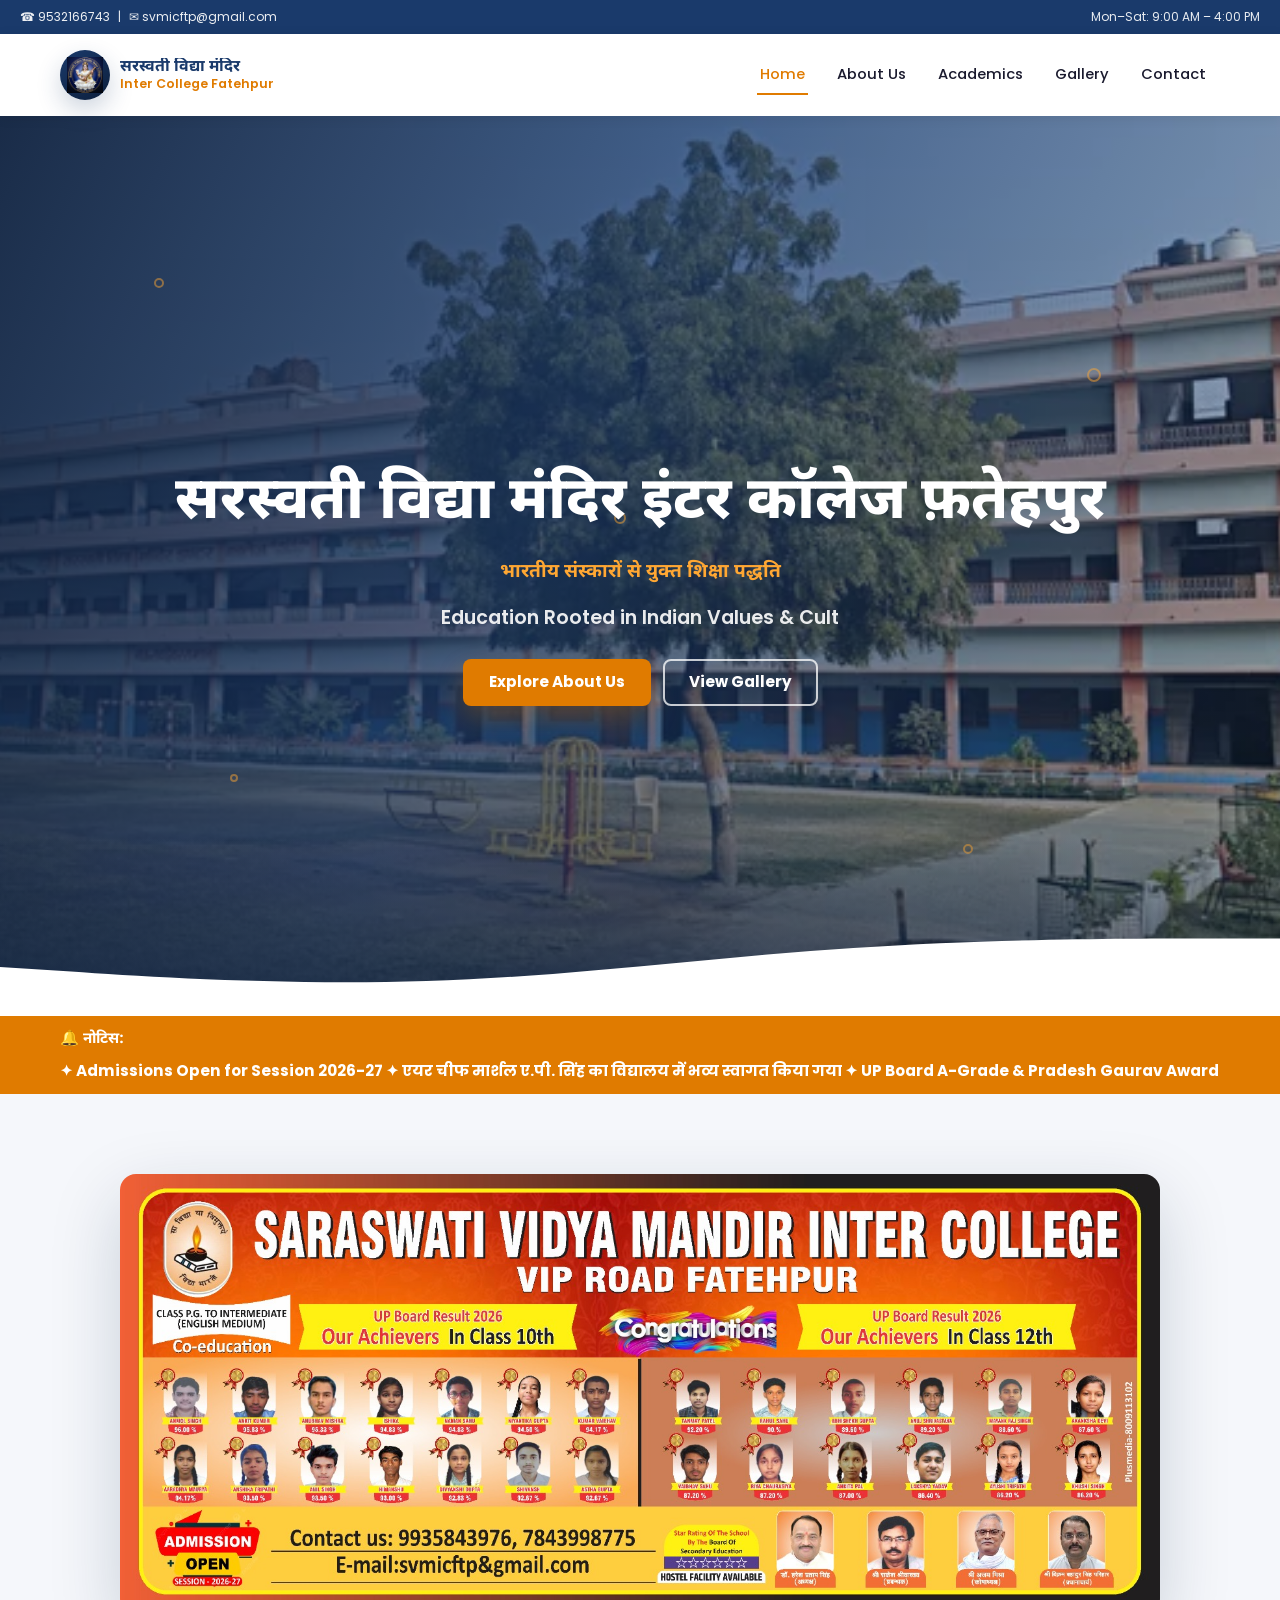
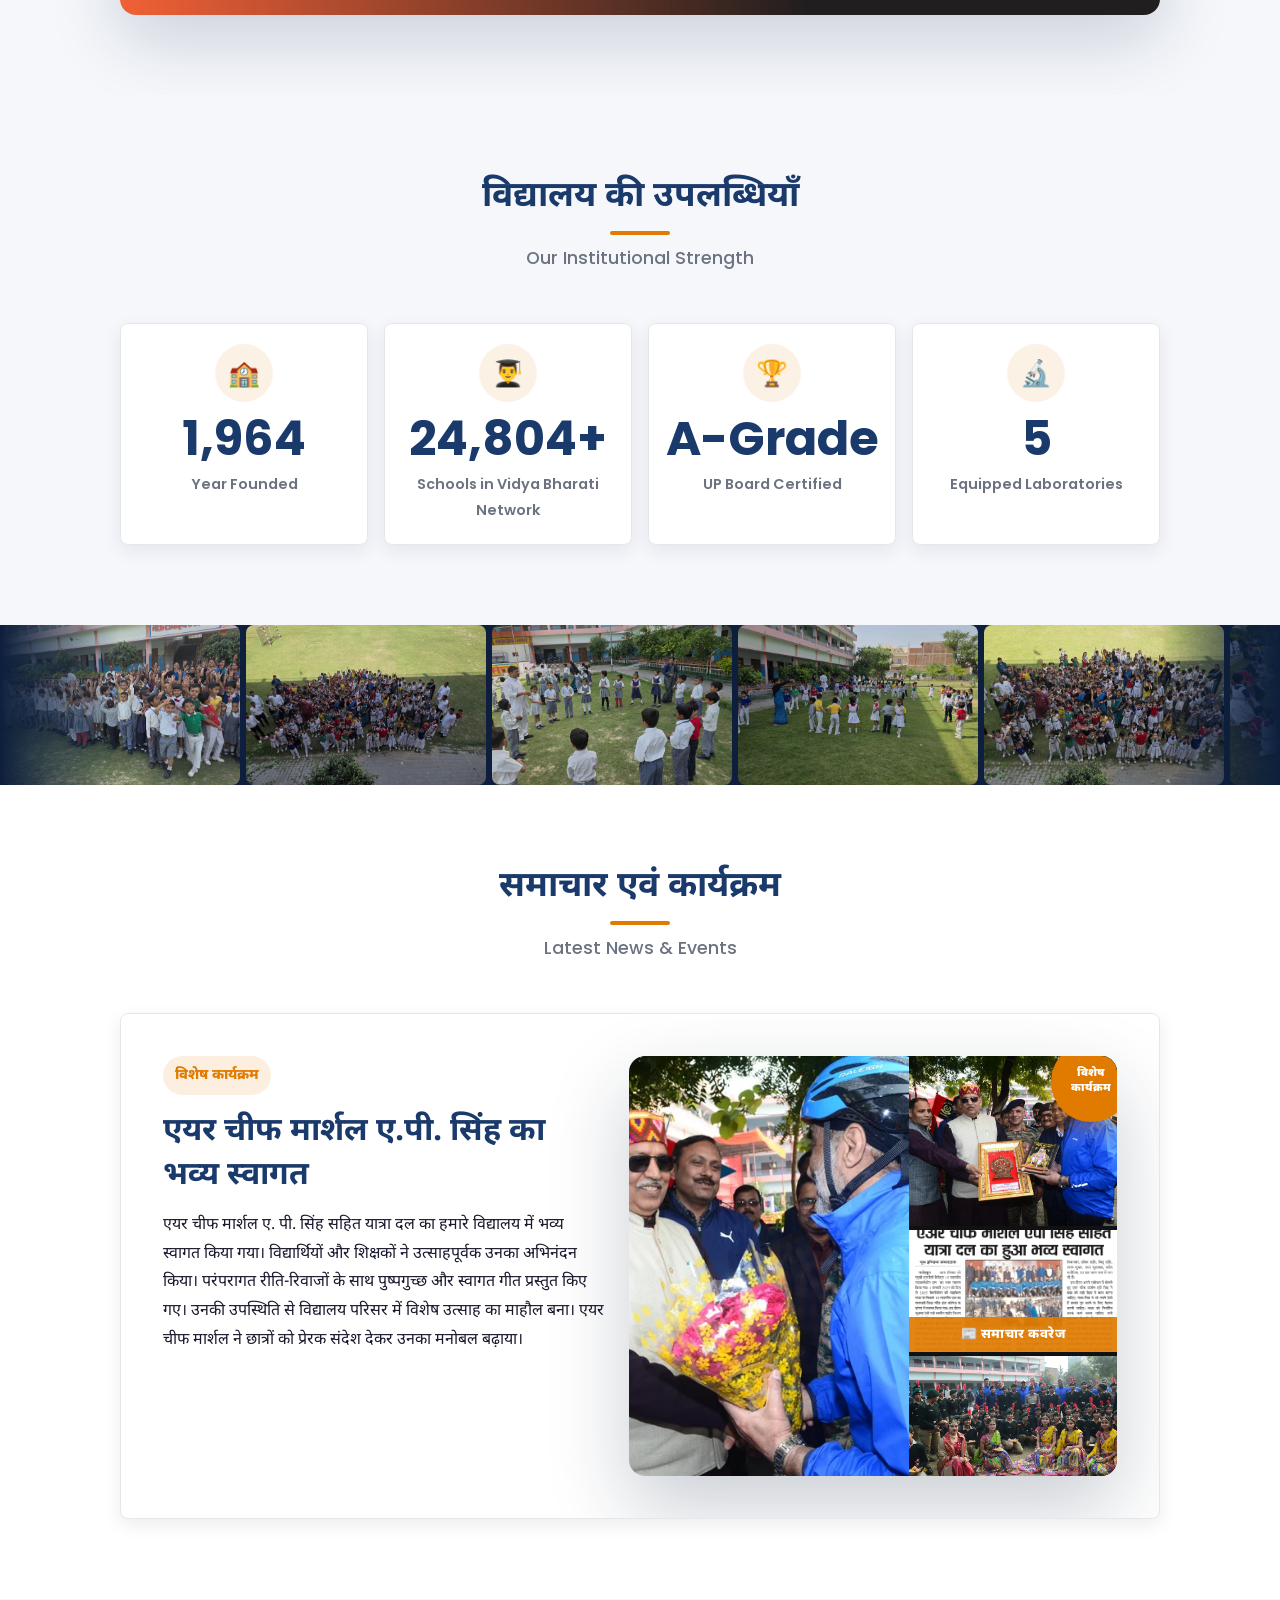
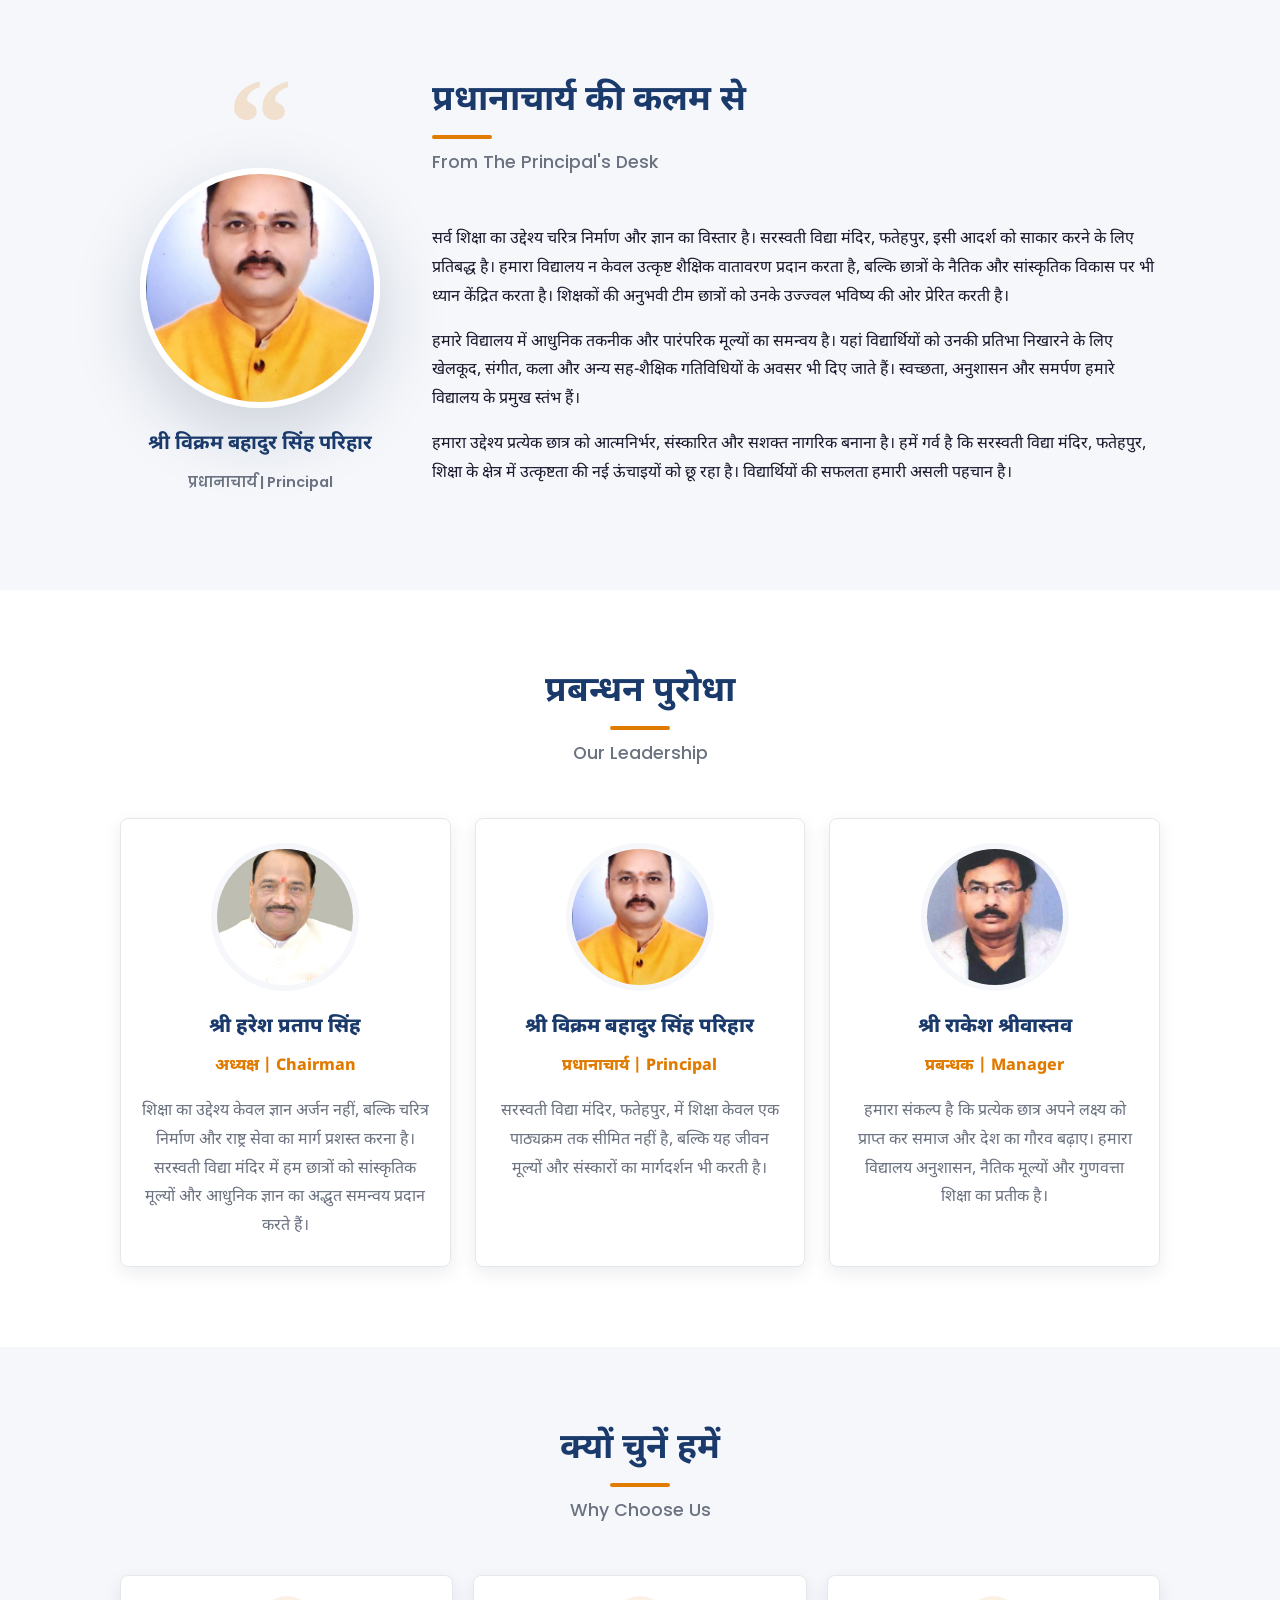
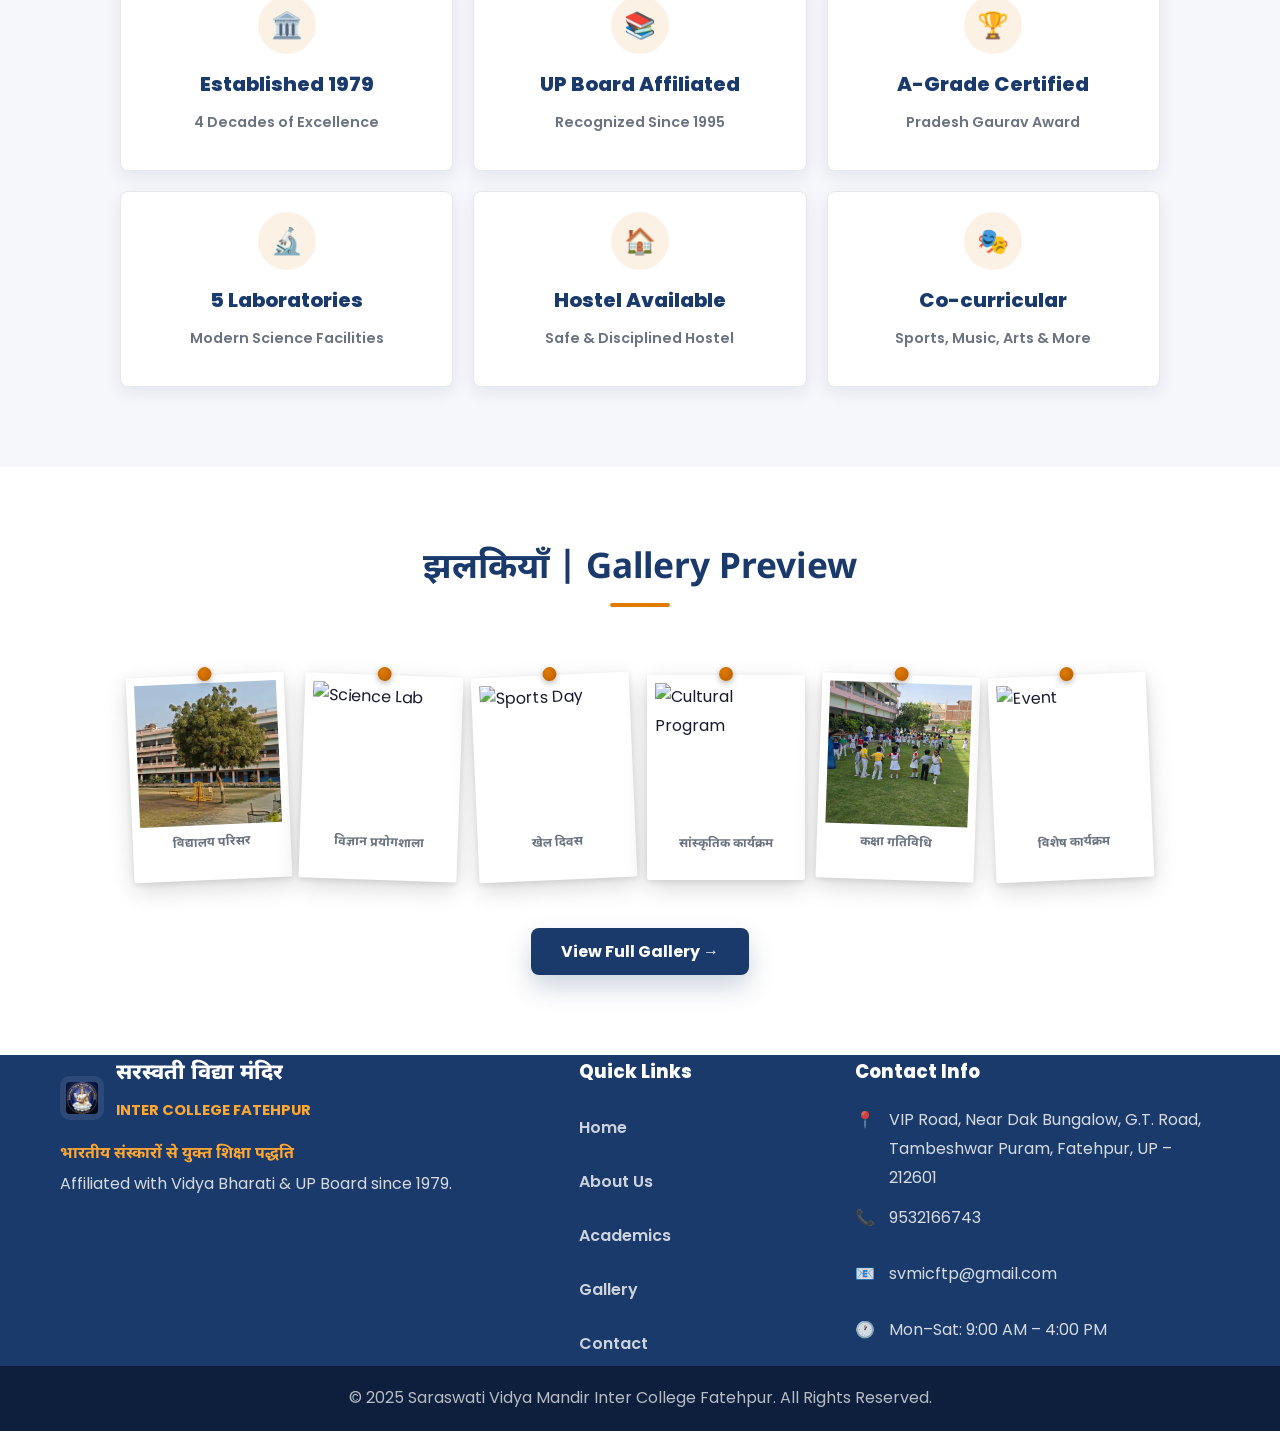
==== commit a6984080: "Add results banner section to showcase UP Board Results 2026 Co-authored-by: Copilot <copilot@github" ====
--- a/index.html
+++ b/index.html
@@ -50,6 +50,12 @@
       </div>
     </section>
 
+    <section class="section section--light">
+      <div class="container">
+        <img src="./images/results-banner.jpg" alt="UP Board Results 2026" style="width: 100%; border-radius: 16px; box-shadow: var(--shadow-lg);">
+      </div>
+    </section>
+
     <section class="section section--light" aria-labelledby="stats-title">
       <div class="container">
         <div class="section-heading animate-on-scroll">
@@ -89,53 +95,77 @@
       <div class="strip-track">
         <!-- Each img is a real school photo -->
         <figure class="strip-item">
-          <img src="images/event-photo-1.jpg" alt="Event 1">
-        </figure>
-        <figure class="strip-item">
-          <img src="images/event-photo-2.jpg" alt="Event 2">
-        </figure>
-        <figure class="strip-item">
-          <img src="images/cultural-program-1.jpg" alt="Cultural Program">
-        </figure>
-        <figure class="strip-item">
-          <img src="images/sports-day-1.jpg" alt="Sports Day">
-        </figure>
-        <figure class="strip-item">
-          <img src="images/event-photo-3.jpg" alt="Event 3">
-        </figure>
-        <figure class="strip-item">
-          <img src="images/classroom-activity.jpg" alt="Classroom">
-        </figure>
-        <figure class="strip-item">
-          <img src="images/event-photo-4.jpg" alt="Event 4">
-        </figure>
-        <figure class="strip-item">
-          <img src="images/science-lab.jpg" alt="Science Lab">
+          <img src="./images/cultural-program-1.jpg" alt="Cultural Program">
+        </figure>
+        <figure class="strip-item">
+          <img src="./images/cultural-program-2.jpg" alt="Cultural Program 2">
+        </figure>
+        <figure class="strip-item">
+          <img src="./images/sports-day-4.jpg" alt="Sports Day">
+        </figure>
+        <figure class="strip-item">
+          <img src="./images/classroom-activity.jpg" alt="Classroom">
+        </figure>
+        <figure class="strip-item">
+          <img src="./images/annual-function.jpg" alt="Annual Function">
+        </figure>
+        <figure class="strip-item">
+          <img src="./images/library-activity.jpg" alt="Library">
+        </figure>
+        <figure class="strip-item">
+          <img src="./images/environment-day-3.jpg" alt="Environment Day">
+        </figure>
+        <figure class="strip-item">
+          <img src="./images/pool-fun-1.jpg" alt="Pool Fun">
+        </figure>
+        <figure class="strip-item">
+          <img src="./images/morning-assembly-1.jpg" alt="Morning Assembly">
+        </figure>
+        <figure class="strip-item">
+          <img src="./images/award-ceremony-2.jpg" alt="Award Ceremony">
+        </figure>
+        <figure class="strip-item">
+          <img src="./images/science-lab-1.jpg" alt="Science Lab">
+        </figure>
+        <figure class="strip-item">
+          <img src="./images/hostel-building.jpg" alt="Hostel">
         </figure>
         <!-- DUPLICATE ALL for seamless loop -->
         <figure class="strip-item" aria-hidden="true">
-          <img src="images/event-photo-1.jpg" alt="">
-        </figure>
-        <figure class="strip-item" aria-hidden="true">
-          <img src="images/event-photo-2.jpg" alt="">
-        </figure>
-        <figure class="strip-item" aria-hidden="true">
-          <img src="images/cultural-program-1.jpg" alt="">
-        </figure>
-        <figure class="strip-item" aria-hidden="true">
-          <img src="images/sports-day-1.jpg" alt="">
-        </figure>
-        <figure class="strip-item" aria-hidden="true">
-          <img src="images/event-photo-3.jpg" alt="">
-        </figure>
-        <figure class="strip-item" aria-hidden="true">
-          <img src="images/classroom-activity.jpg" alt="">
-        </figure>
-        <figure class="strip-item" aria-hidden="true">
-          <img src="images/event-photo-4.jpg" alt="">
-        </figure>
-        <figure class="strip-item" aria-hidden="true">
-          <img src="images/science-lab.jpg" alt="">
+          <img src="./images/cultural-program-1.jpg" alt="">
+        </figure>
+        <figure class="strip-item" aria-hidden="true">
+          <img src="./images/cultural-program-2.jpg" alt="">
+        </figure>
+        <figure class="strip-item" aria-hidden="true">
+          <img src="./images/sports-day-4.jpg" alt="">
+        </figure>
+        <figure class="strip-item" aria-hidden="true">
+          <img src="./images/classroom-activity.jpg" alt="">
+        </figure>
+        <figure class="strip-item" aria-hidden="true">
+          <img src="./images/annual-function.jpg" alt="">
+        </figure>
+        <figure class="strip-item" aria-hidden="true">
+          <img src="./images/library-activity.jpg" alt="">
+        </figure>
+        <figure class="strip-item" aria-hidden="true">
+          <img src="./images/environment-day-3.jpg" alt="">
+        </figure>
+        <figure class="strip-item" aria-hidden="true">
+          <img src="./images/pool-fun-1.jpg" alt="">
+        </figure>
+        <figure class="strip-item" aria-hidden="true">
+          <img src="./images/morning-assembly-1.jpg" alt="">
+        </figure>
+        <figure class="strip-item" aria-hidden="true">
+          <img src="./images/award-ceremony-2.jpg" alt="">
+        </figure>
+        <figure class="strip-item" aria-hidden="true">
+          <img src="./images/science-lab-1.jpg" alt="">
+        </figure>
+        <figure class="strip-item" aria-hidden="true">
+          <img src="./images/hostel-building.jpg" alt="">
         </figure>
       </div>
     </section>
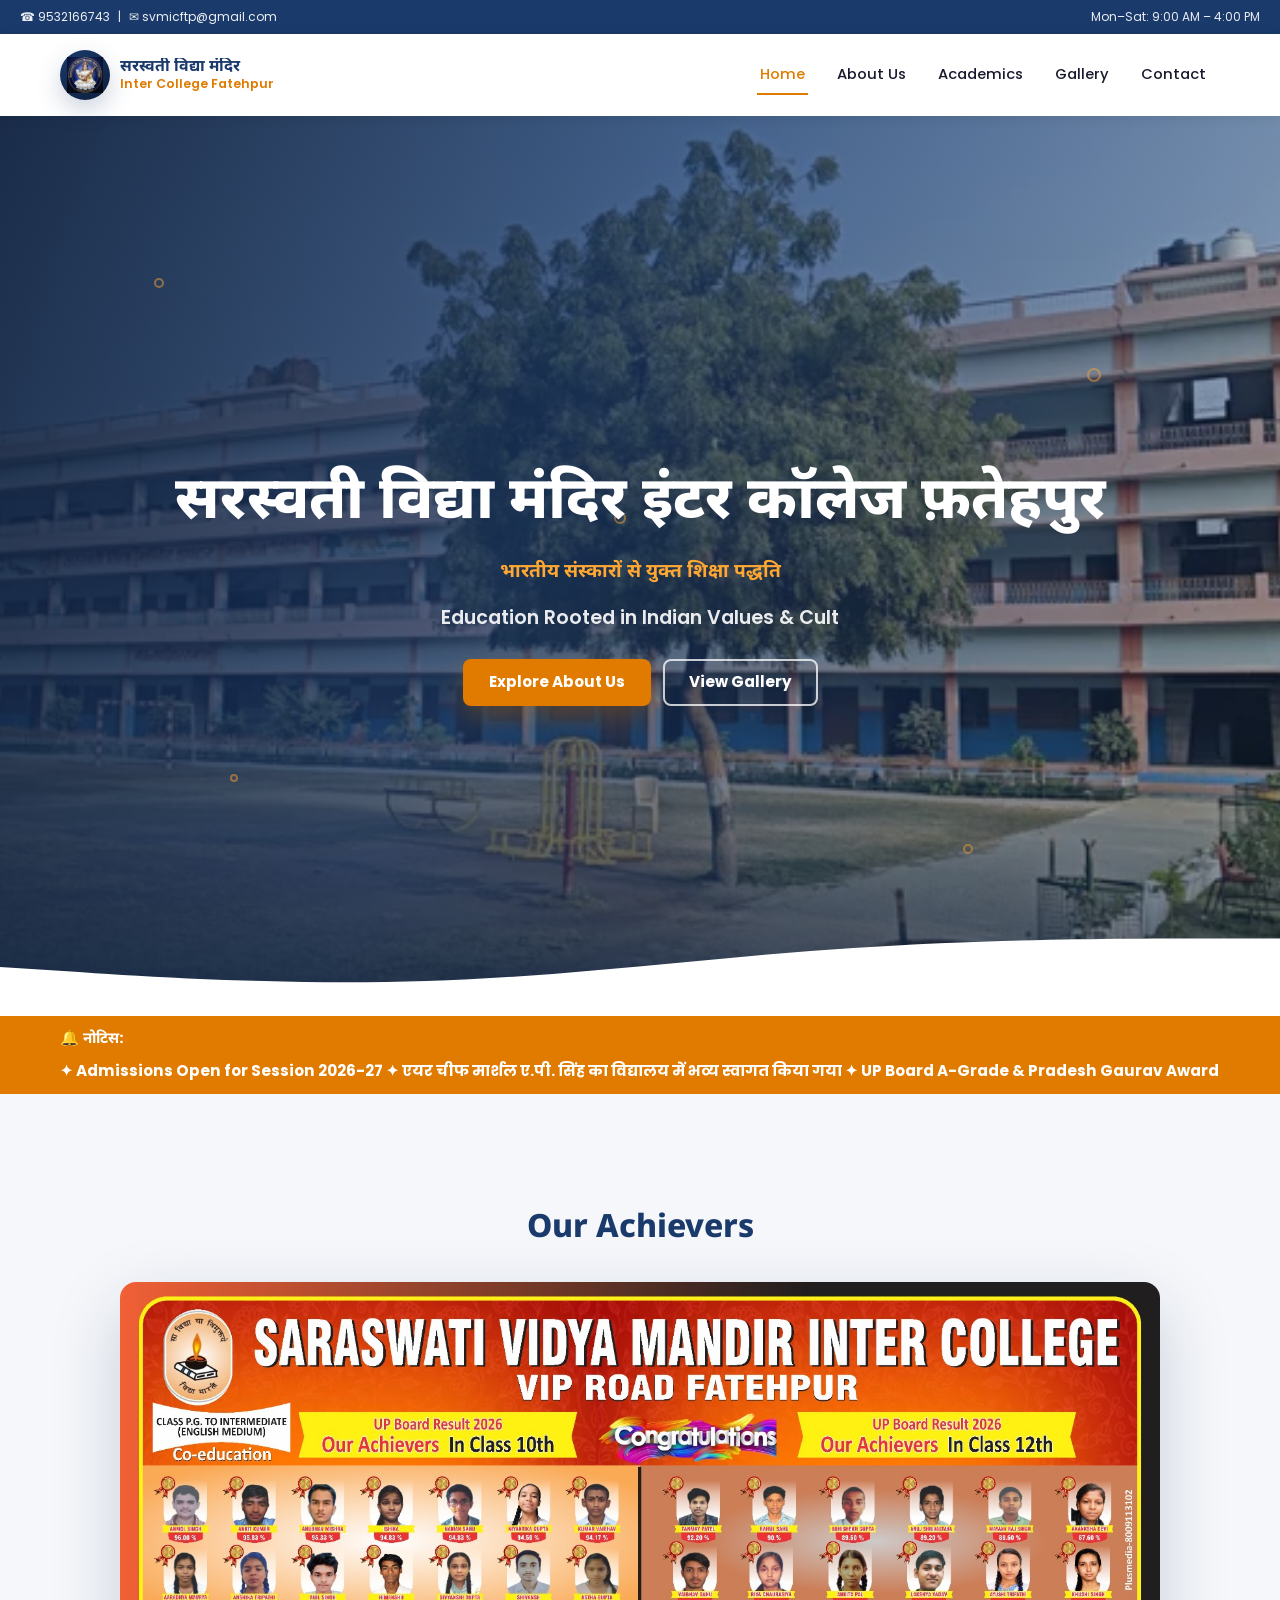
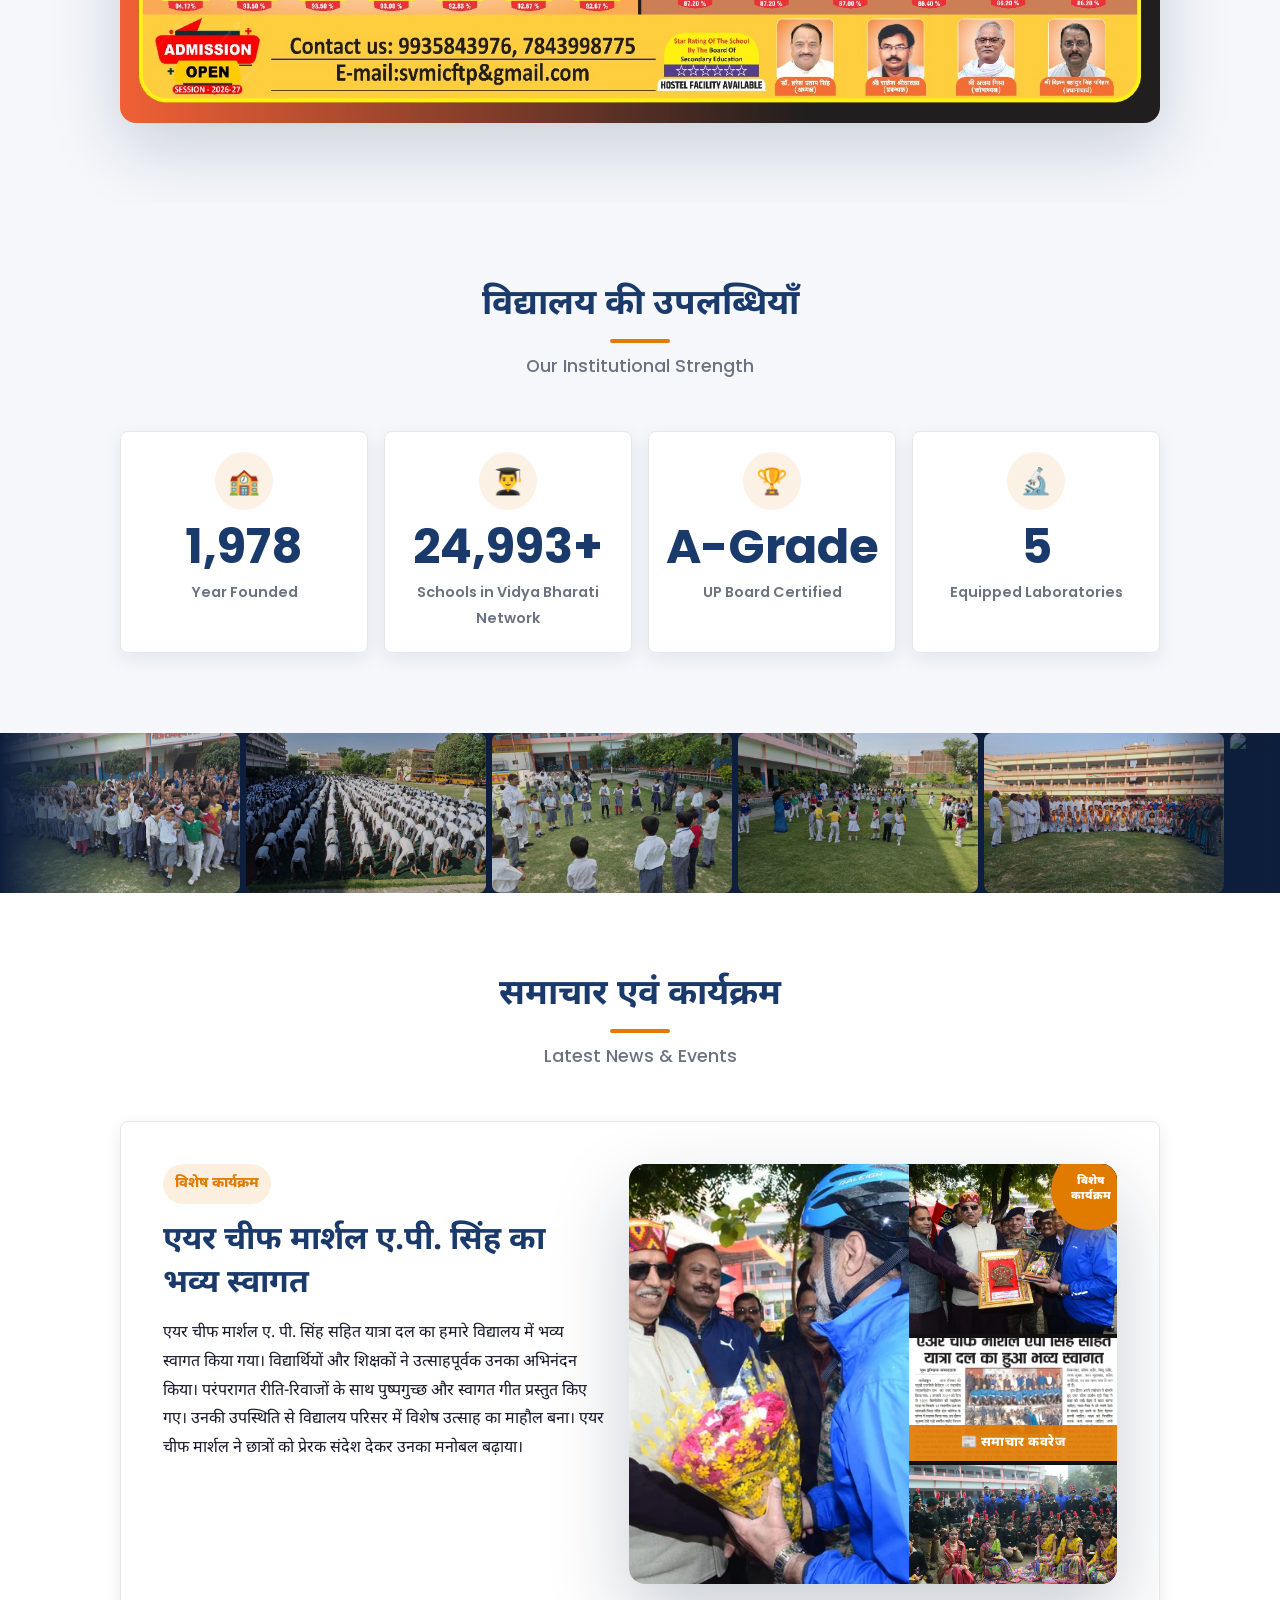
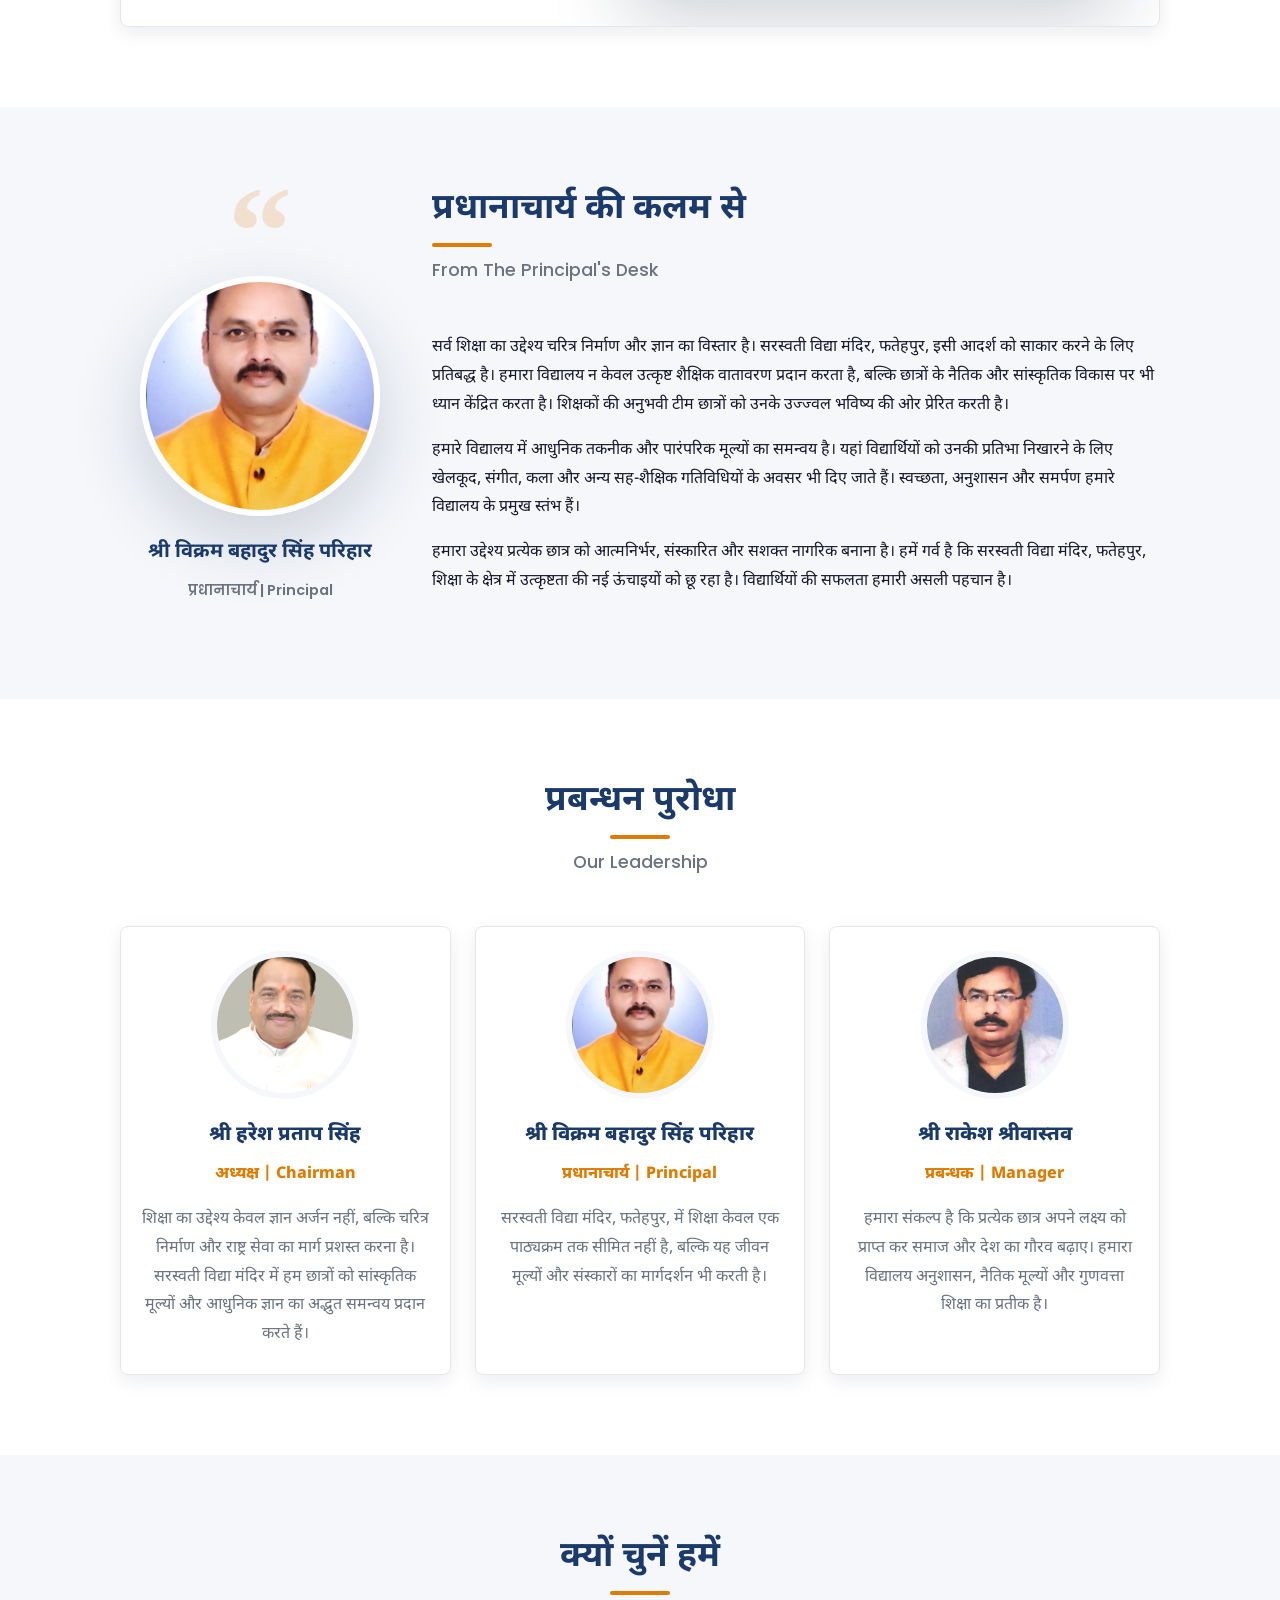
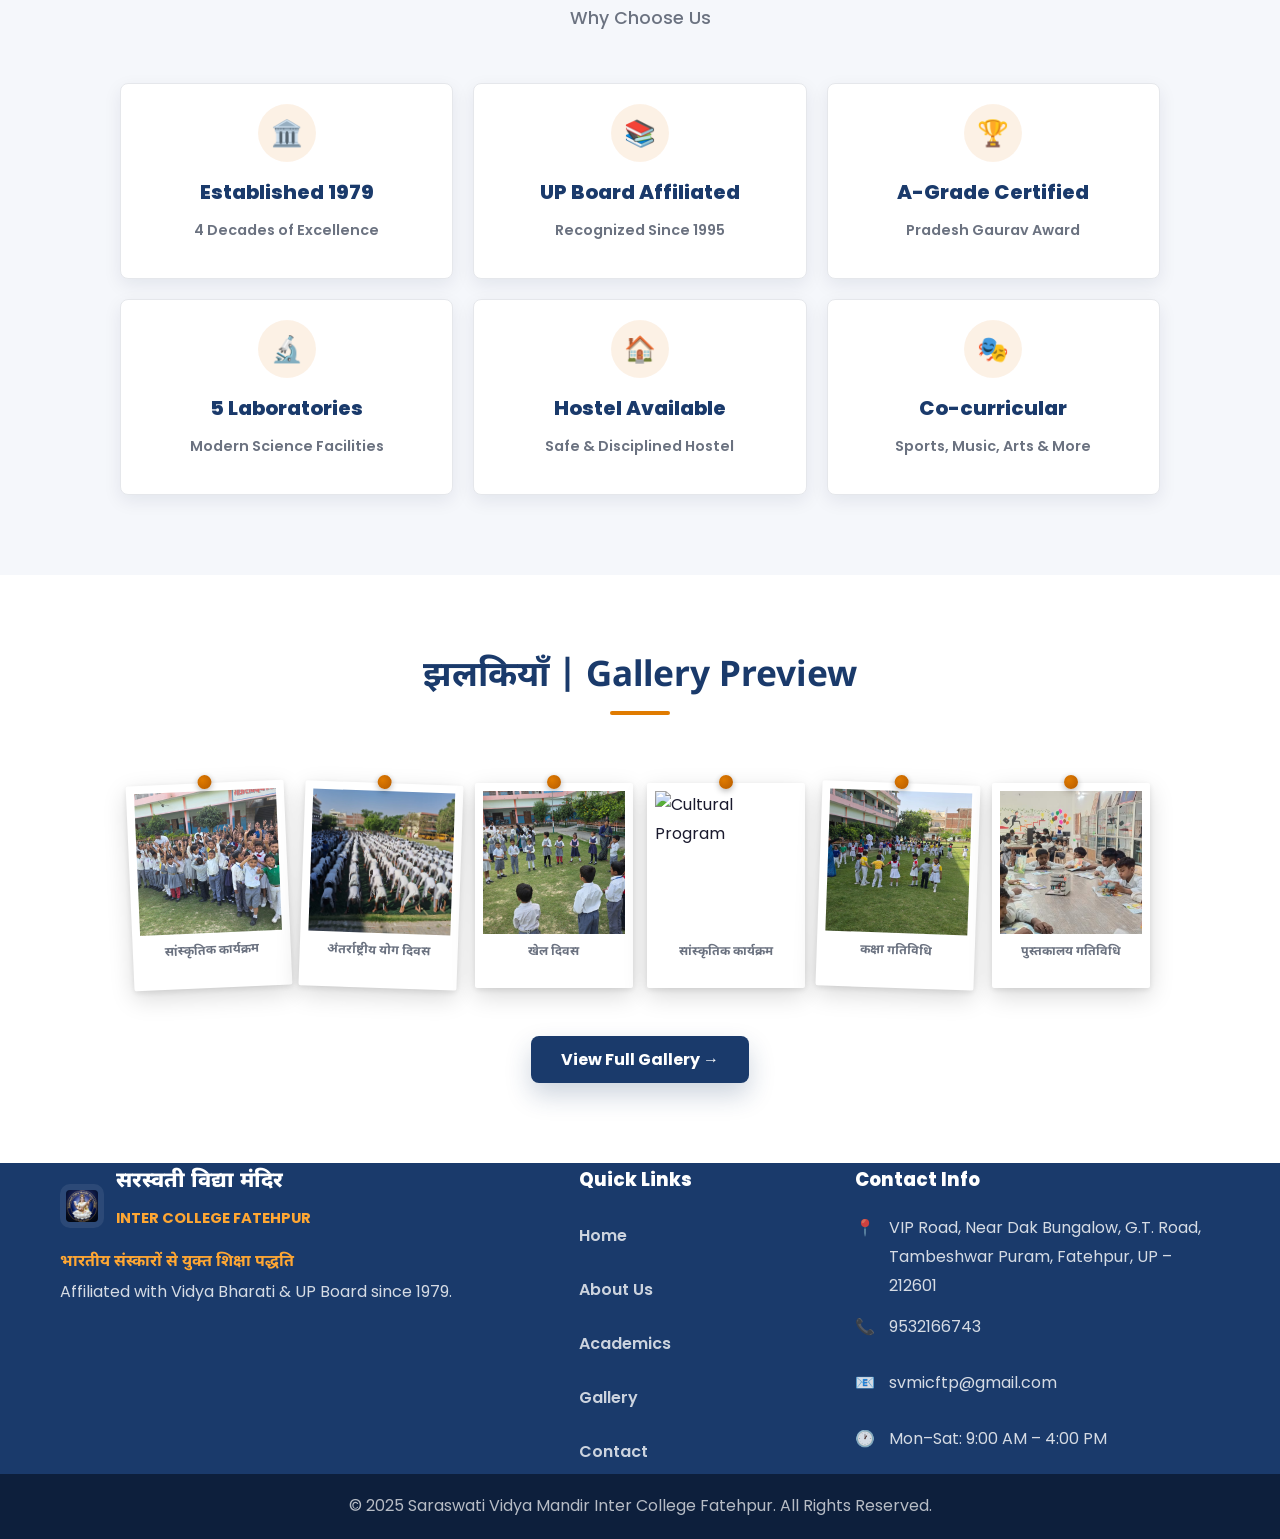
==== commit 32cebf32: "Enhance gallery and index pages with updated images and captions; add environment category to galler" ====
--- a/index.html
+++ b/index.html
@@ -52,7 +52,8 @@
 
     <section class="section section--light">
       <div class="container">
-        <img src="./images/results-banner.jpg" alt="UP Board Results 2026" style="width: 100%; border-radius: 16px; box-shadow: var(--shadow-lg);">
+        <h2 class="section__title" style="text-align: center; margin-bottom: 24px; font-size: clamp(1.5rem, 4vw, 2rem); color: var(--primary); font-family: var(--font-hi); font-weight: 800;">Our Achievers</h2>
+        <img src="./images/results-banner.jpg" alt="UP Board Results 2026 - Our Achievers" style="width: 100%; border-radius: 16px; box-shadow: var(--shadow-lg);">
       </div>
     </section>
 
@@ -98,7 +99,7 @@
           <img src="./images/cultural-program-1.jpg" alt="Cultural Program">
         </figure>
         <figure class="strip-item">
-          <img src="./images/cultural-program-2.jpg" alt="Cultural Program 2">
+          <img src="./images/yoga-day-1.jpg" alt="International Yoga Day">
         </figure>
         <figure class="strip-item">
           <img src="./images/sports-day-4.jpg" alt="Sports Day">
@@ -107,7 +108,7 @@
           <img src="./images/classroom-activity.jpg" alt="Classroom">
         </figure>
         <figure class="strip-item">
-          <img src="./images/annual-function.jpg" alt="Annual Function">
+          <img src="./images/teachers-day-5.jpg" alt="Teachers Day">
         </figure>
         <figure class="strip-item">
           <img src="./images/library-activity.jpg" alt="Library">
@@ -116,7 +117,7 @@
           <img src="./images/environment-day-3.jpg" alt="Environment Day">
         </figure>
         <figure class="strip-item">
-          <img src="./images/pool-fun-1.jpg" alt="Pool Fun">
+          <img src="./images/pool-fun-1.jpg" alt="Pool Activity">
         </figure>
         <figure class="strip-item">
           <img src="./images/morning-assembly-1.jpg" alt="Morning Assembly">
@@ -128,14 +129,14 @@
           <img src="./images/science-lab-1.jpg" alt="Science Lab">
         </figure>
         <figure class="strip-item">
-          <img src="./images/hostel-building.jpg" alt="Hostel">
+          <img src="./images/yoga-day-3.jpg" alt="Yoga Practice">
         </figure>
         <!-- DUPLICATE ALL for seamless loop -->
         <figure class="strip-item" aria-hidden="true">
           <img src="./images/cultural-program-1.jpg" alt="">
         </figure>
         <figure class="strip-item" aria-hidden="true">
-          <img src="./images/cultural-program-2.jpg" alt="">
+          <img src="./images/yoga-day-1.jpg" alt="">
         </figure>
         <figure class="strip-item" aria-hidden="true">
           <img src="./images/sports-day-4.jpg" alt="">
@@ -144,7 +145,7 @@
           <img src="./images/classroom-activity.jpg" alt="">
         </figure>
         <figure class="strip-item" aria-hidden="true">
-          <img src="./images/annual-function.jpg" alt="">
+          <img src="./images/teachers-day-5.jpg" alt="">
         </figure>
         <figure class="strip-item" aria-hidden="true">
           <img src="./images/library-activity.jpg" alt="">
@@ -165,7 +166,7 @@
           <img src="./images/science-lab-1.jpg" alt="">
         </figure>
         <figure class="strip-item" aria-hidden="true">
-          <img src="./images/hostel-building.jpg" alt="">
+          <img src="./images/yoga-day-3.jpg" alt="">
         </figure>
       </div>
     </section>
@@ -331,17 +332,17 @@
         <div class="polaroid-wall">
 
           <figure class="polaroid polaroid--tilt-left">
-            <img src="images/campus-view.jpg" alt="Campus View">
-            <figcaption>विद्यालय परिसर</figcaption>
+            <img src="./images/cultural-program-1.jpg" alt="Cultural Program">
+            <figcaption>सांस्कृतिक कार्यक्रम</figcaption>
           </figure>
 
           <figure class="polaroid polaroid--tilt-right">
-            <img src="images/science-lab.jpg" alt="Science Lab">
-            <figcaption>विज्ञान प्रयोगशाला</figcaption>
-          </figure>
-
-          <figure class="polaroid polaroid--tilt-left">
-            <img src="images/sports-day.jpg" alt="Sports Day">
+            <img src="./images/yoga-day-1.jpg" alt="International Yoga Day">
+            <figcaption>अंतर्राष्ट्रीय योग दिवस</figcaption>
+          </figure>
+
+          <figure class="polaroid polaroid--straight">
+            <img src="./images/sports-day-4.jpg" alt="Sports Day">
             <figcaption>खेल दिवस</figcaption>
           </figure>
 
@@ -355,9 +356,9 @@
             <figcaption>कक्षा गतिविधि</figcaption>
           </figure>
 
-          <figure class="polaroid polaroid--tilt-left">
-            <img src="images/event-photo.jpg" alt="Event">
-            <figcaption>विशेष कार्यक्रम</figcaption>
+          <figure class="polaroid polaroid--straight">
+            <img src="./images/library-activity-2.jpg" alt="Library">
+            <figcaption>पुस्तकालय गतिविधि</figcaption>
           </figure>
 
         </div>
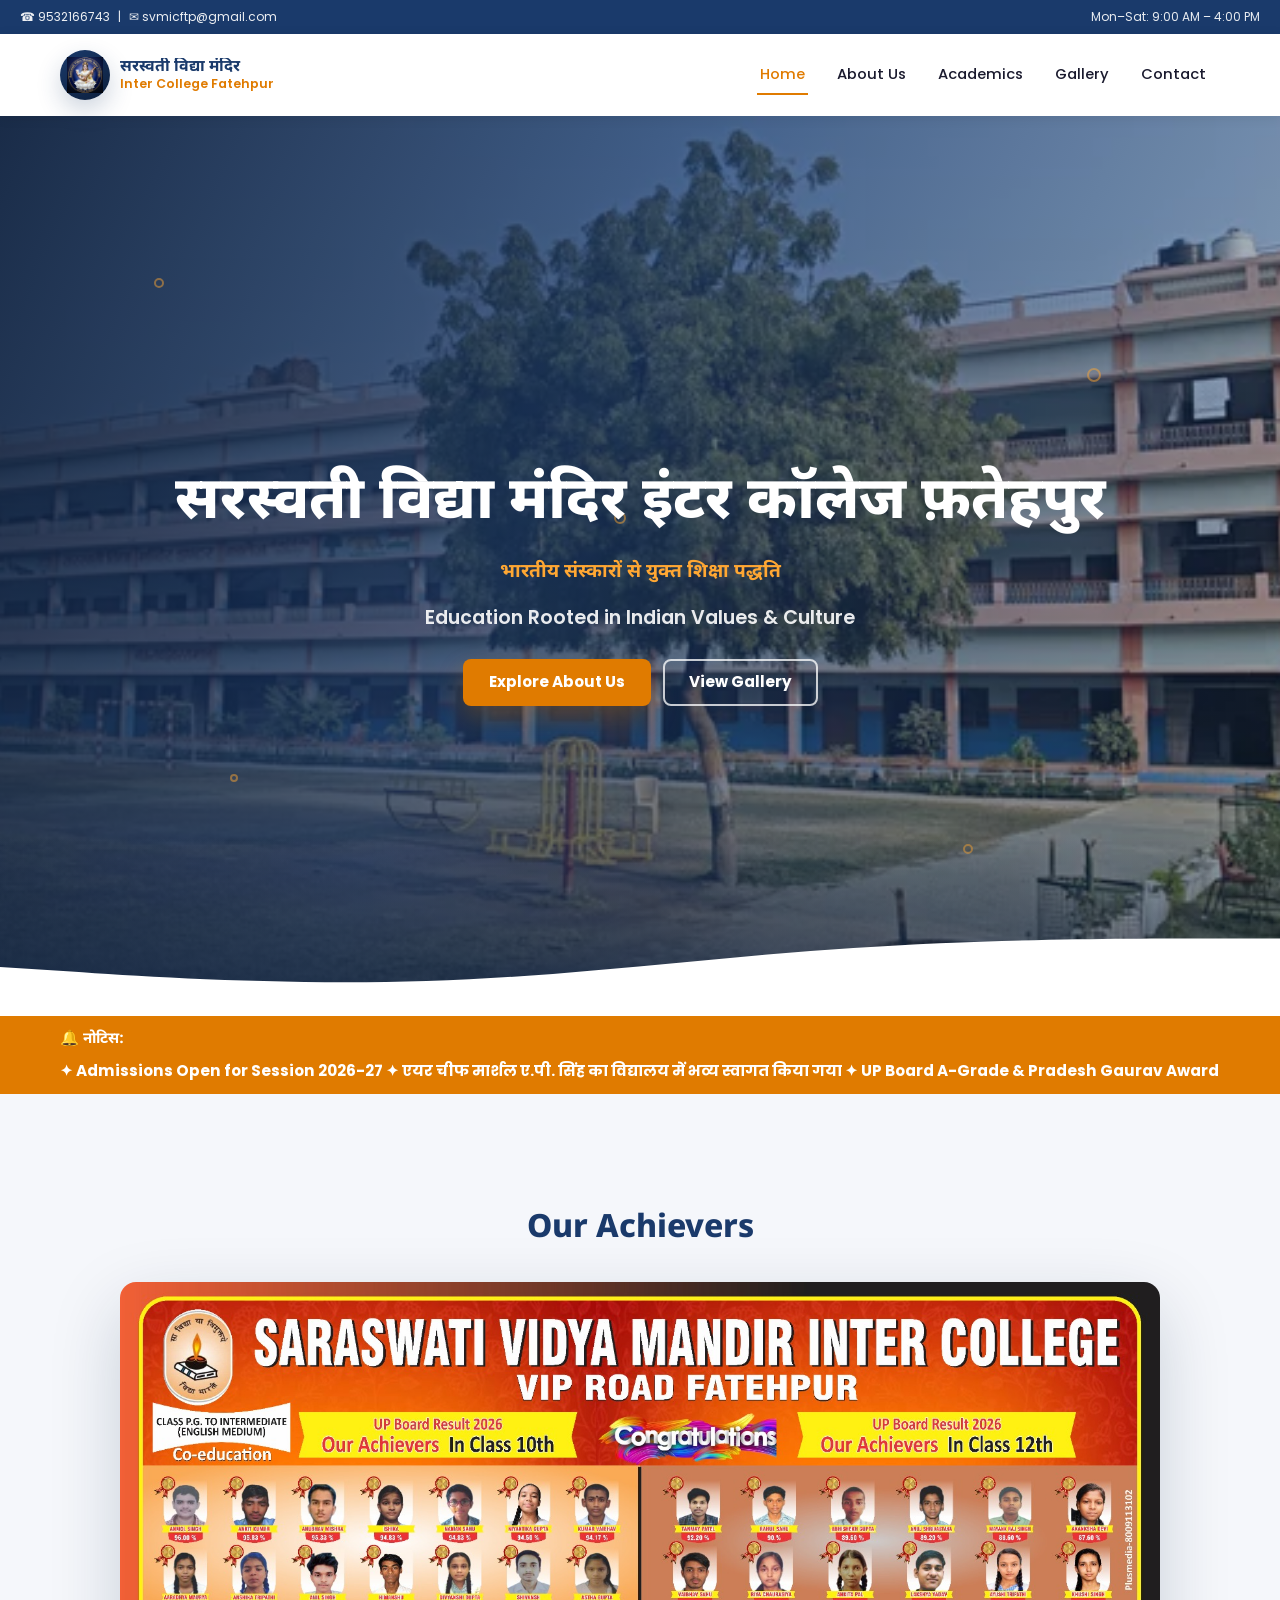
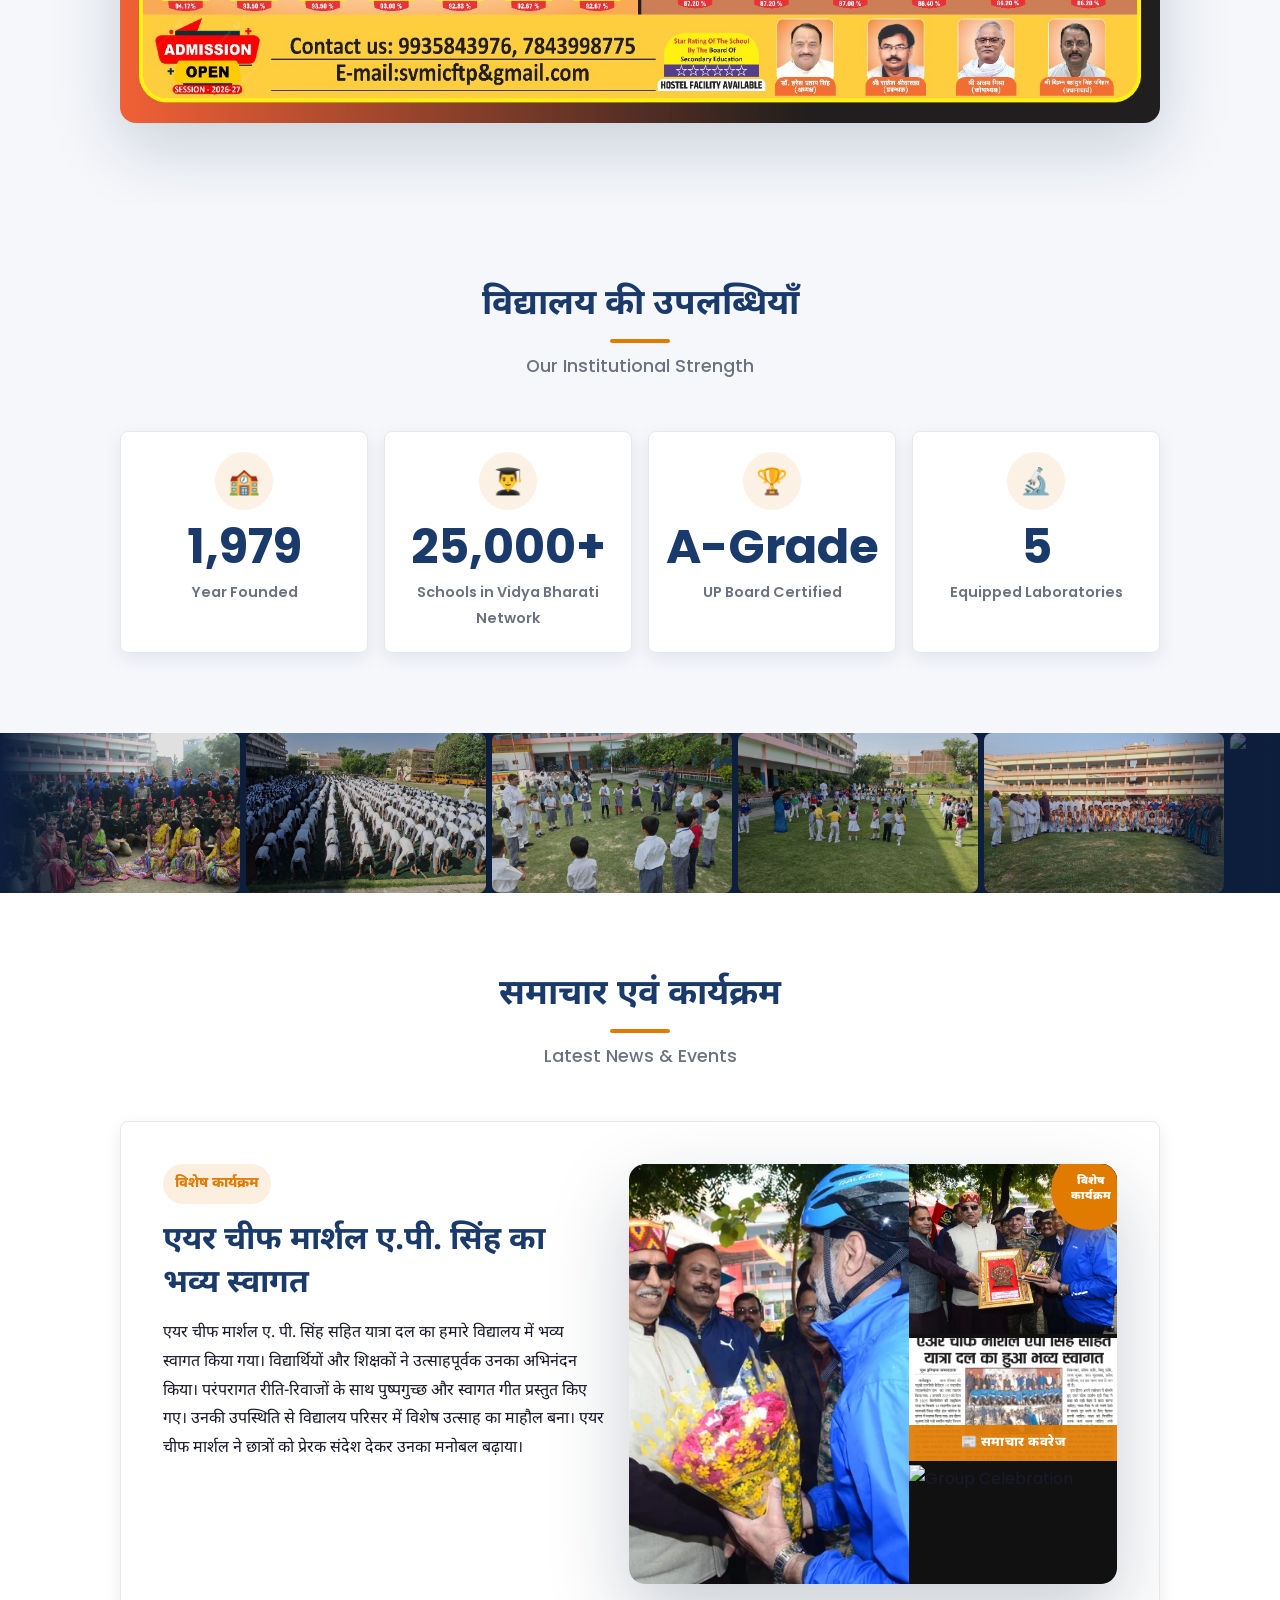
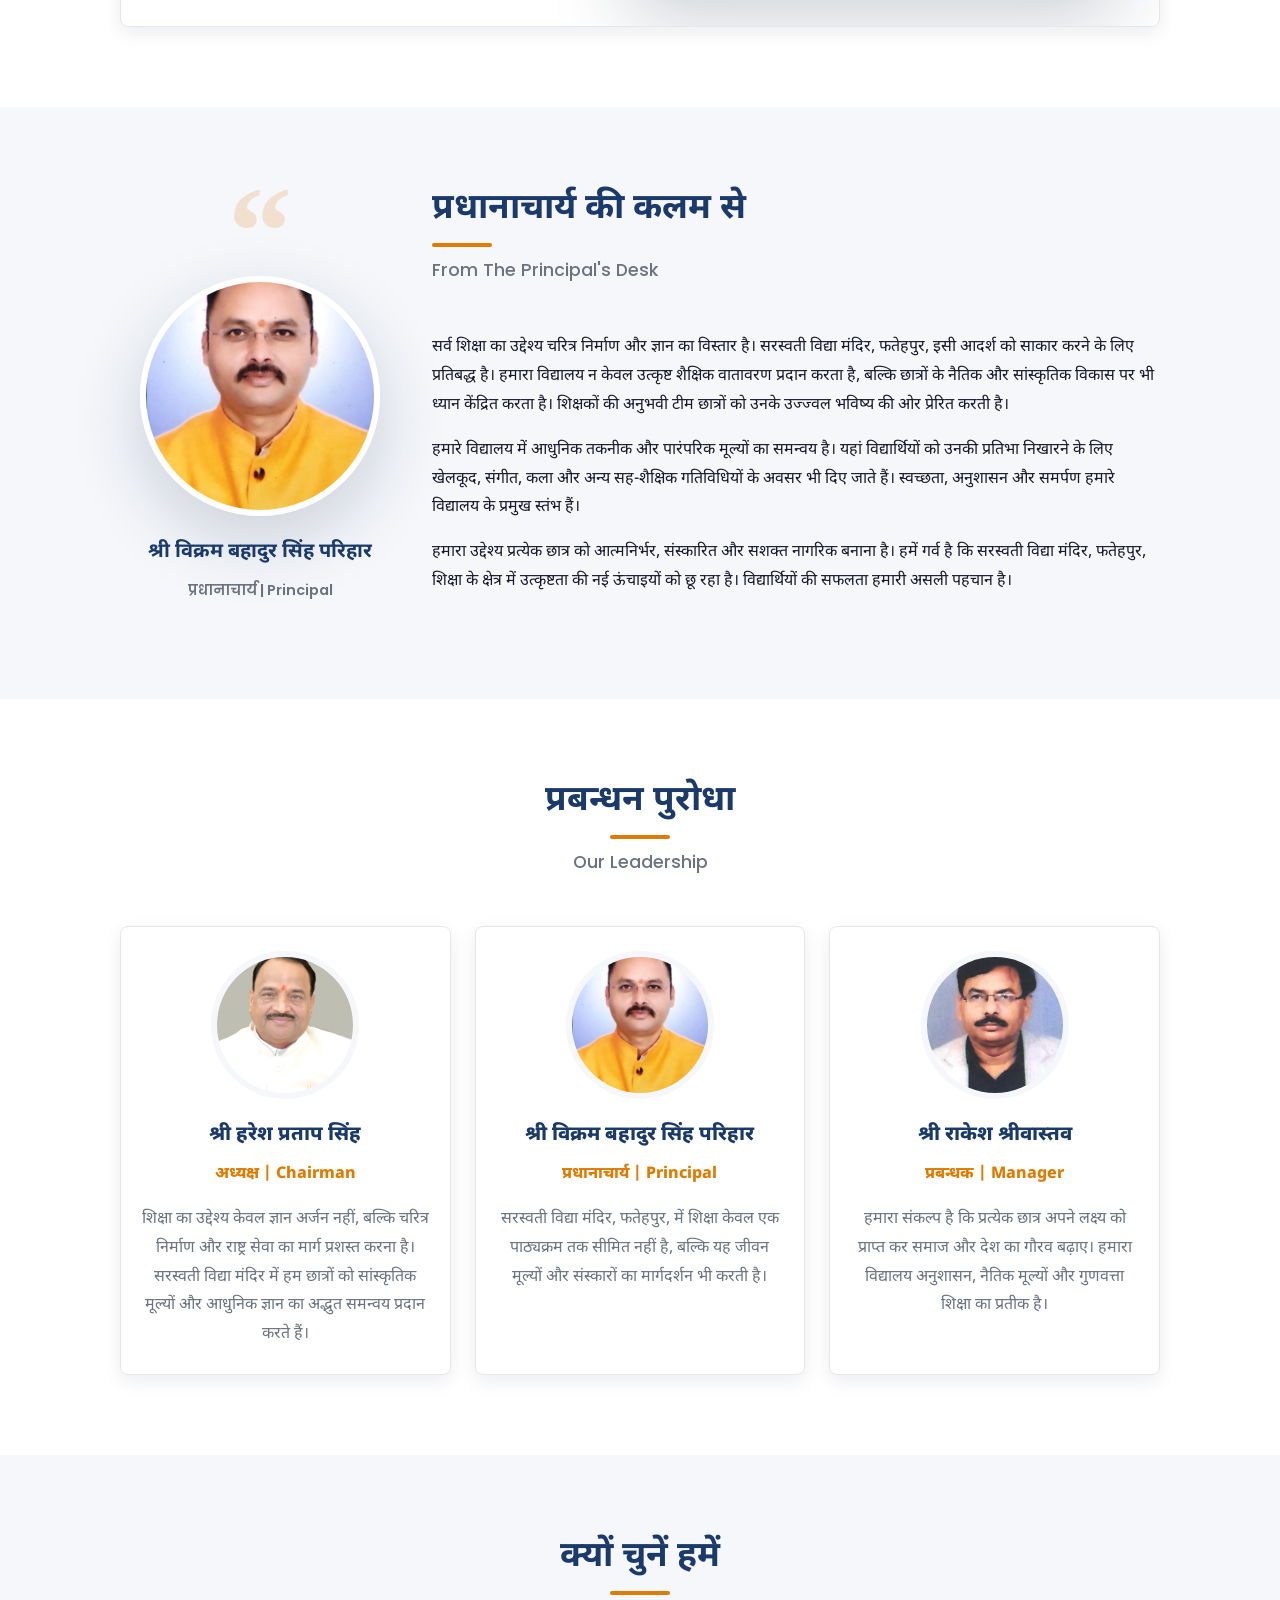
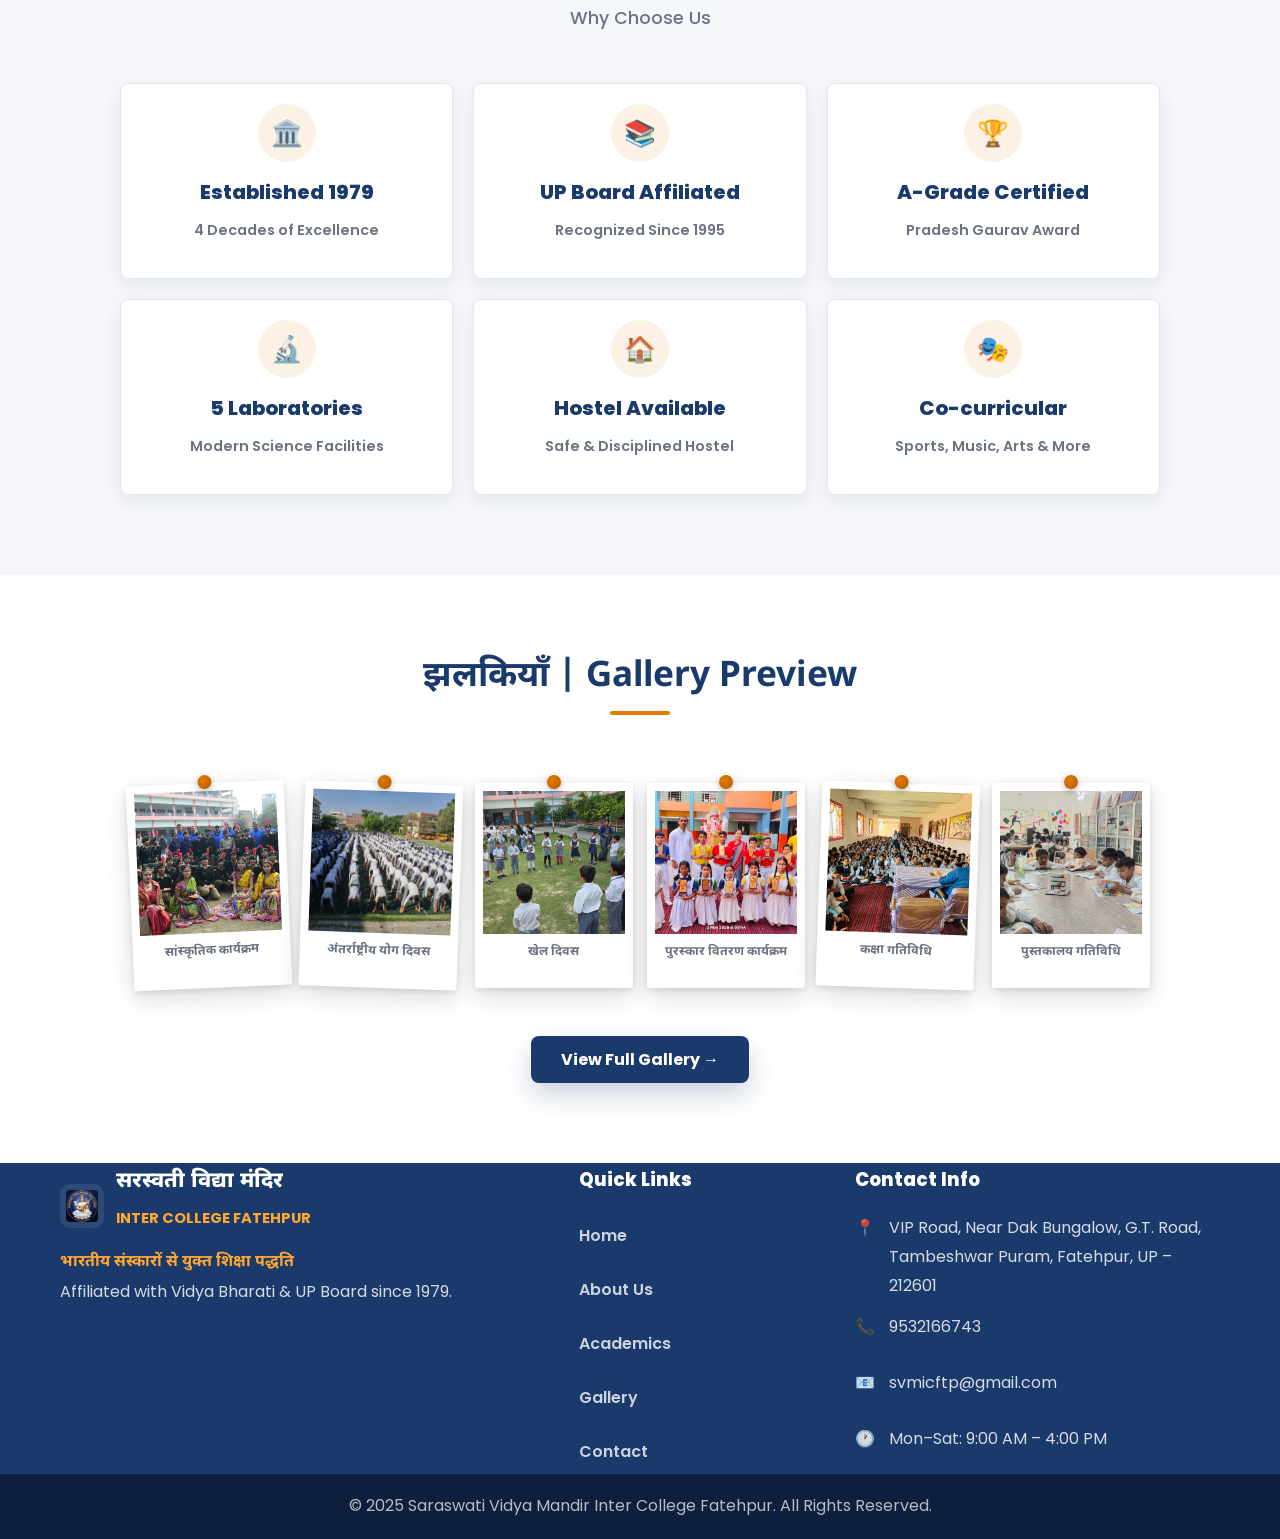
==== commit 05faf09b: "Refactor code structure for improved readability and maintainability Co-authored-by: Copilot <copilo" ====
--- a/index.html
+++ b/index.html
@@ -347,12 +347,12 @@
           </figure>
 
           <figure class="polaroid polaroid--straight">
-            <img src="images/cultural-program.jpg" alt="Cultural Program">
-            <figcaption>सांस्कृतिक कार्यक्रम</figcaption>
+            <img src="images/award-ceremony.jpg" alt="Puruskar Vitaran Karyakram">
+            <figcaption>पुरस्कार वितरण कार्यक्रम</figcaption>
           </figure>
 
           <figure class="polaroid polaroid--tilt-right">
-            <img src="images/classroom-activity.jpg" alt="Classroom">
+            <img src="images/classroom-activity-1.jpg" alt="Classroom">
             <figcaption>कक्षा गतिविधि</figcaption>
           </figure>
 
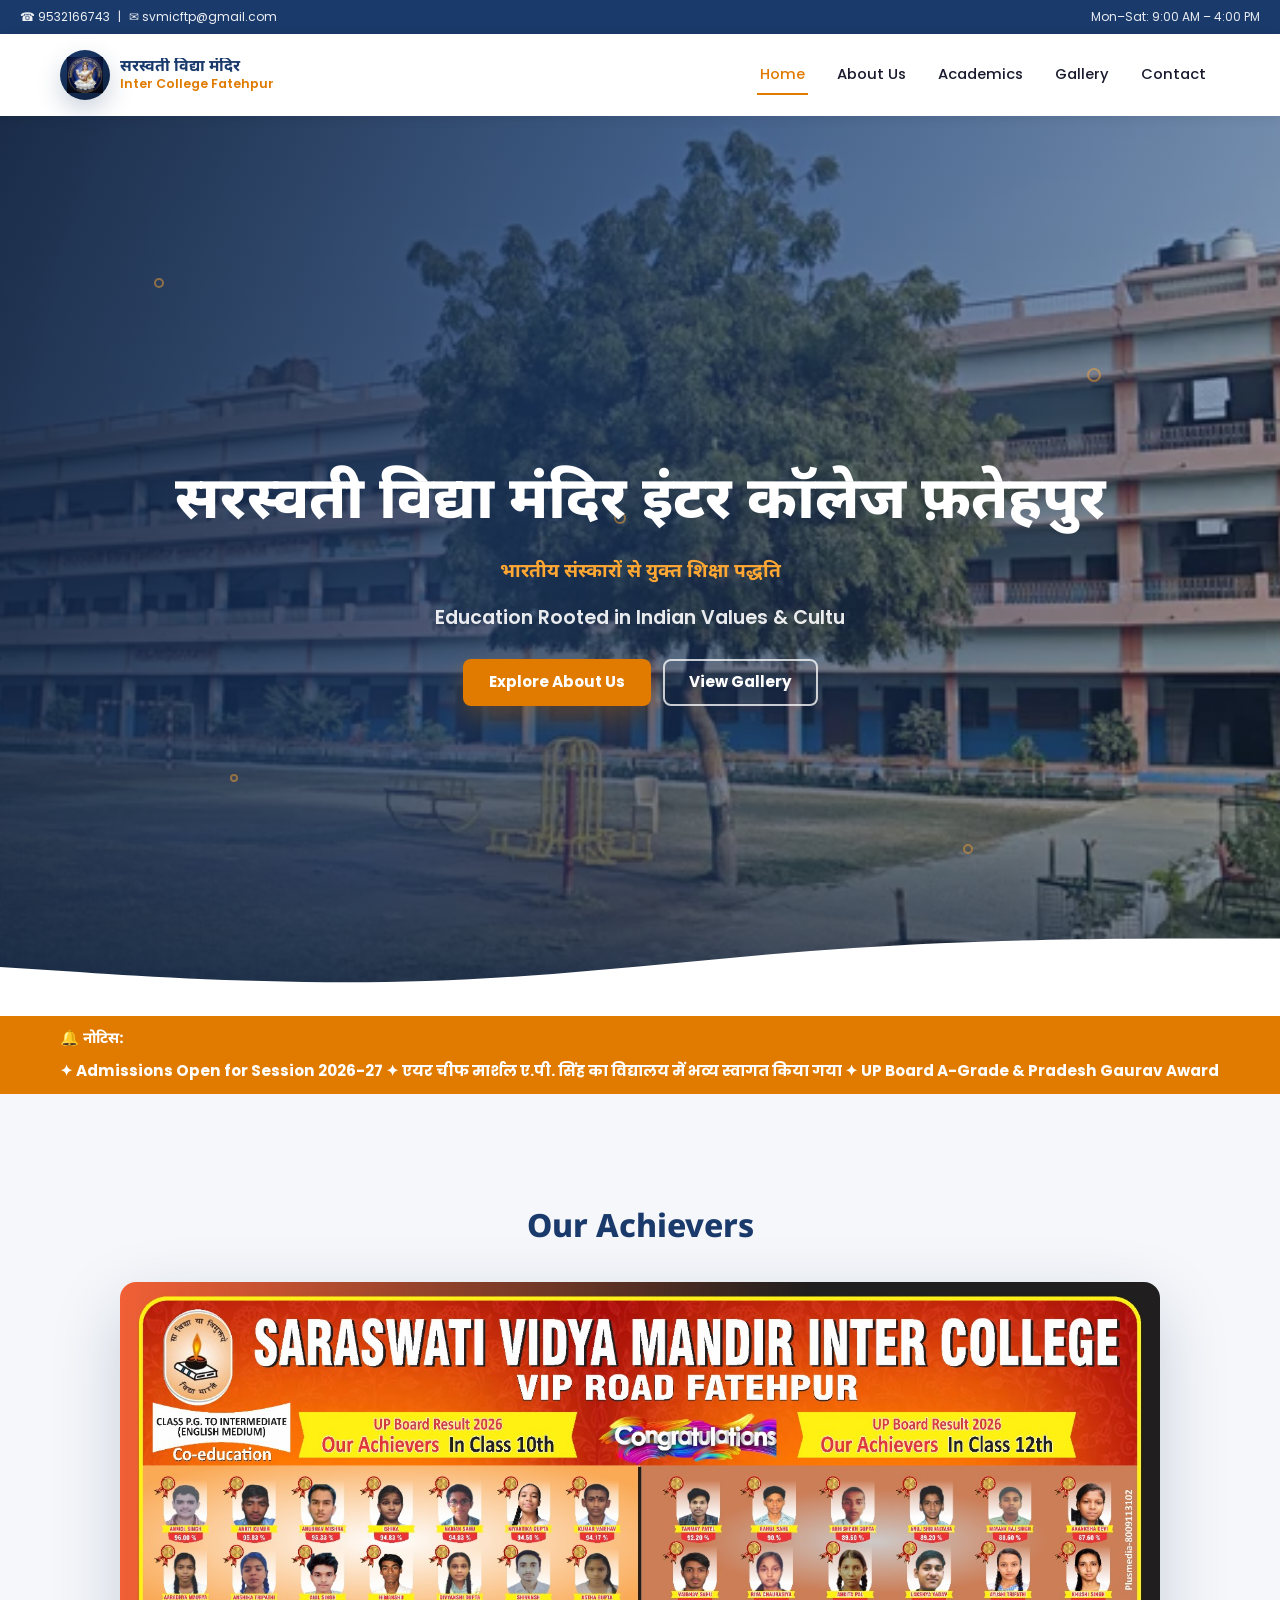
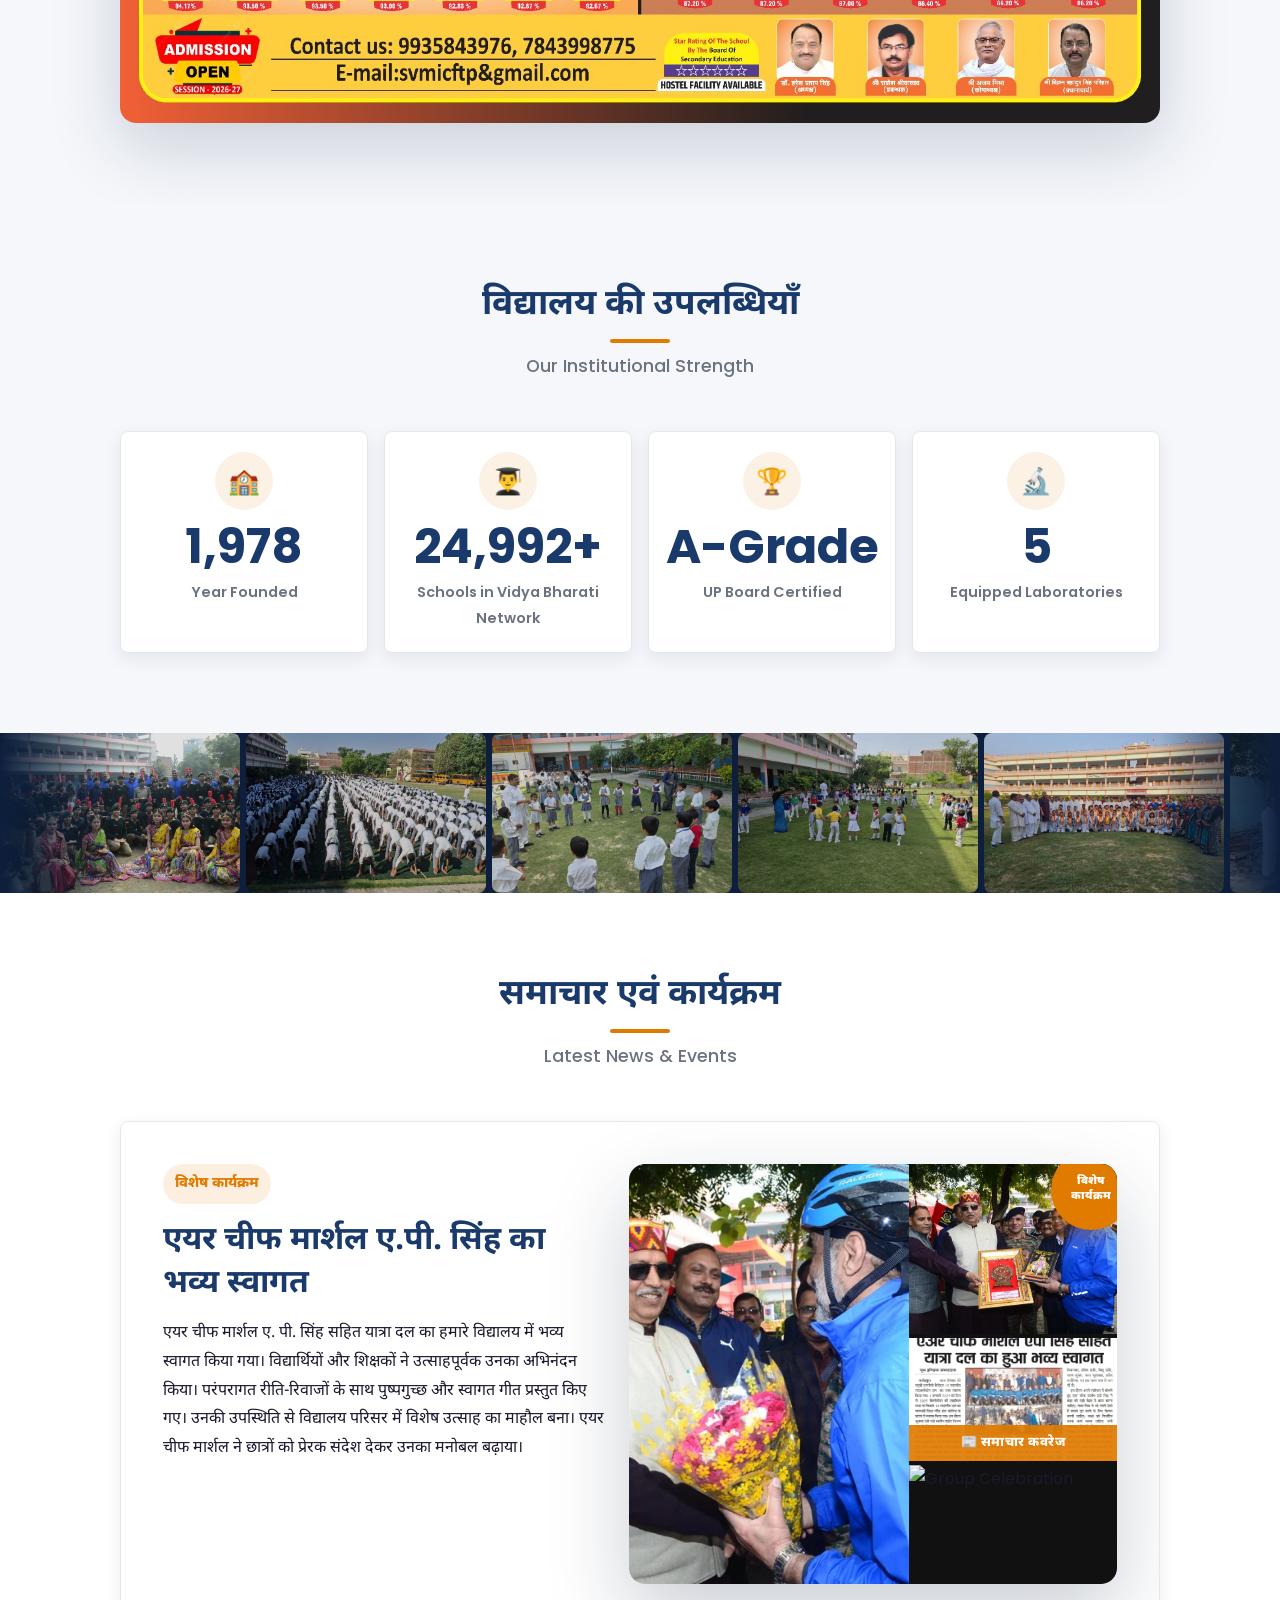
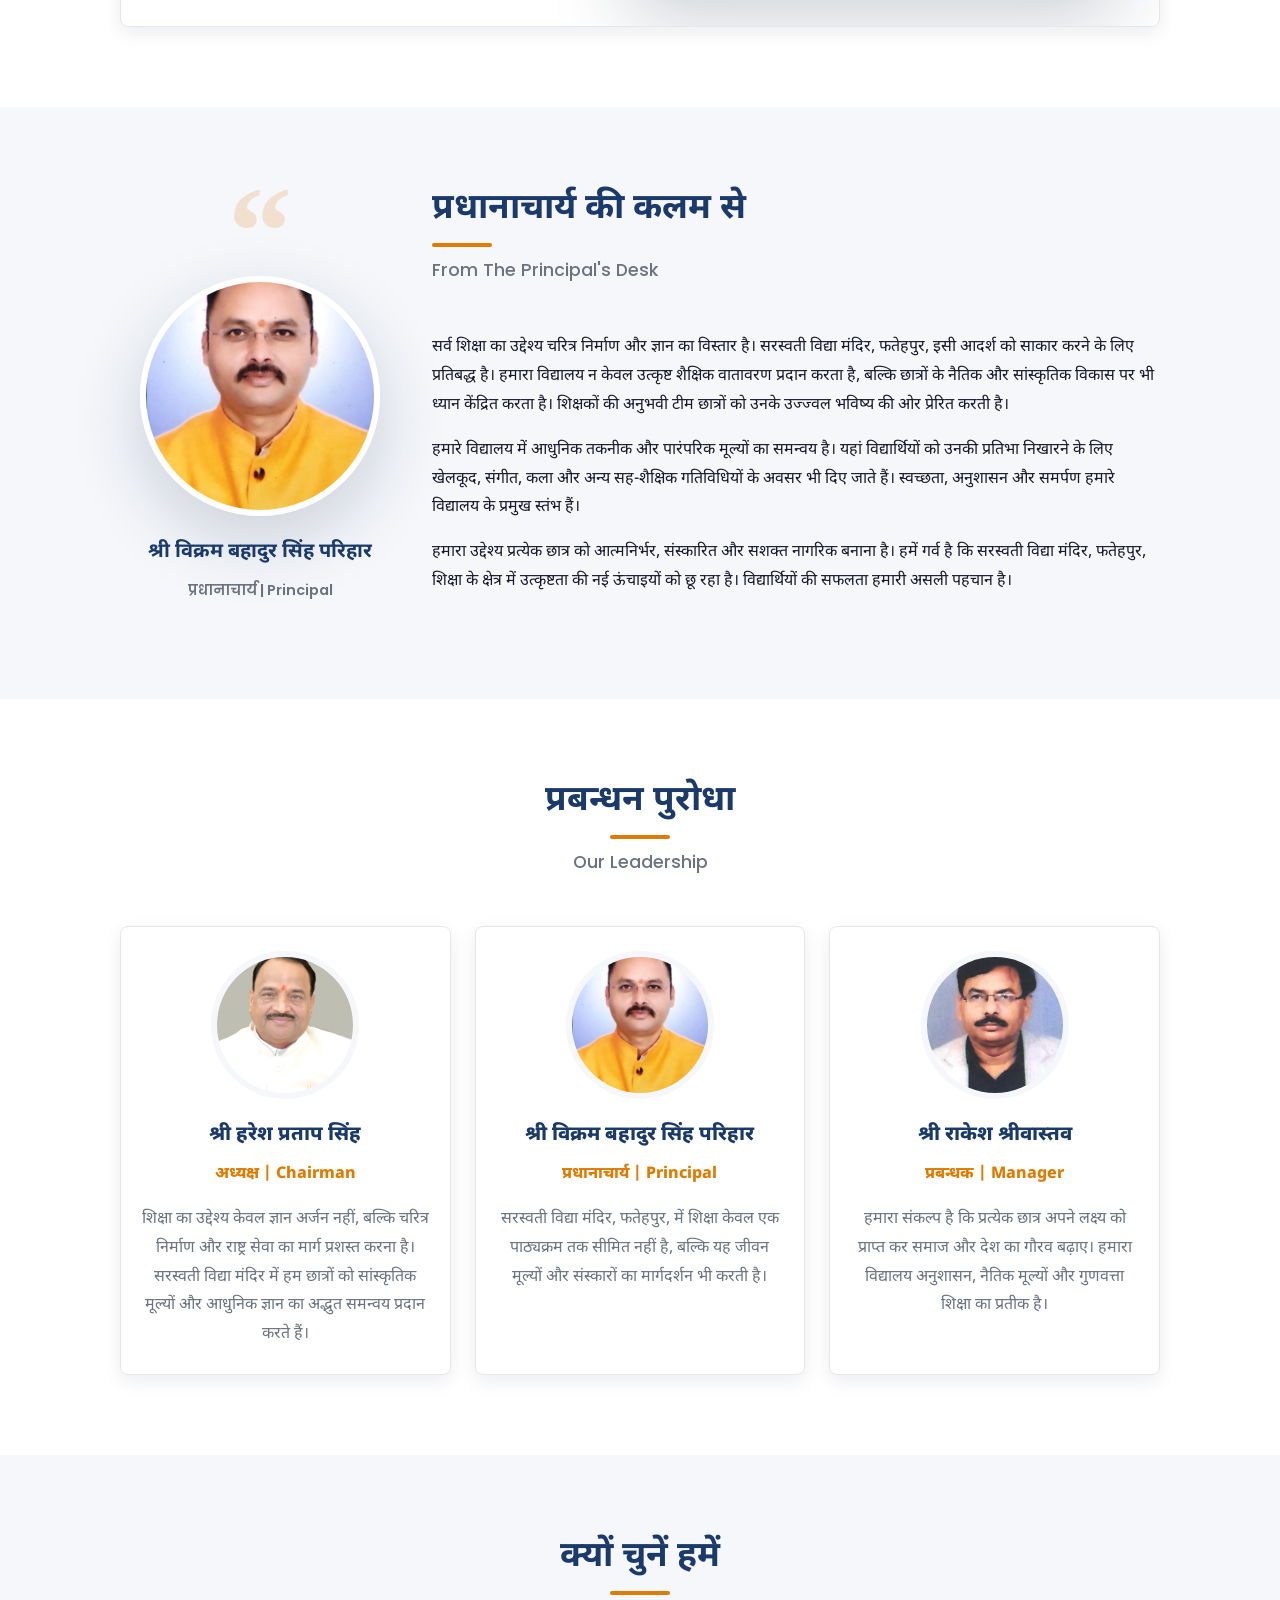
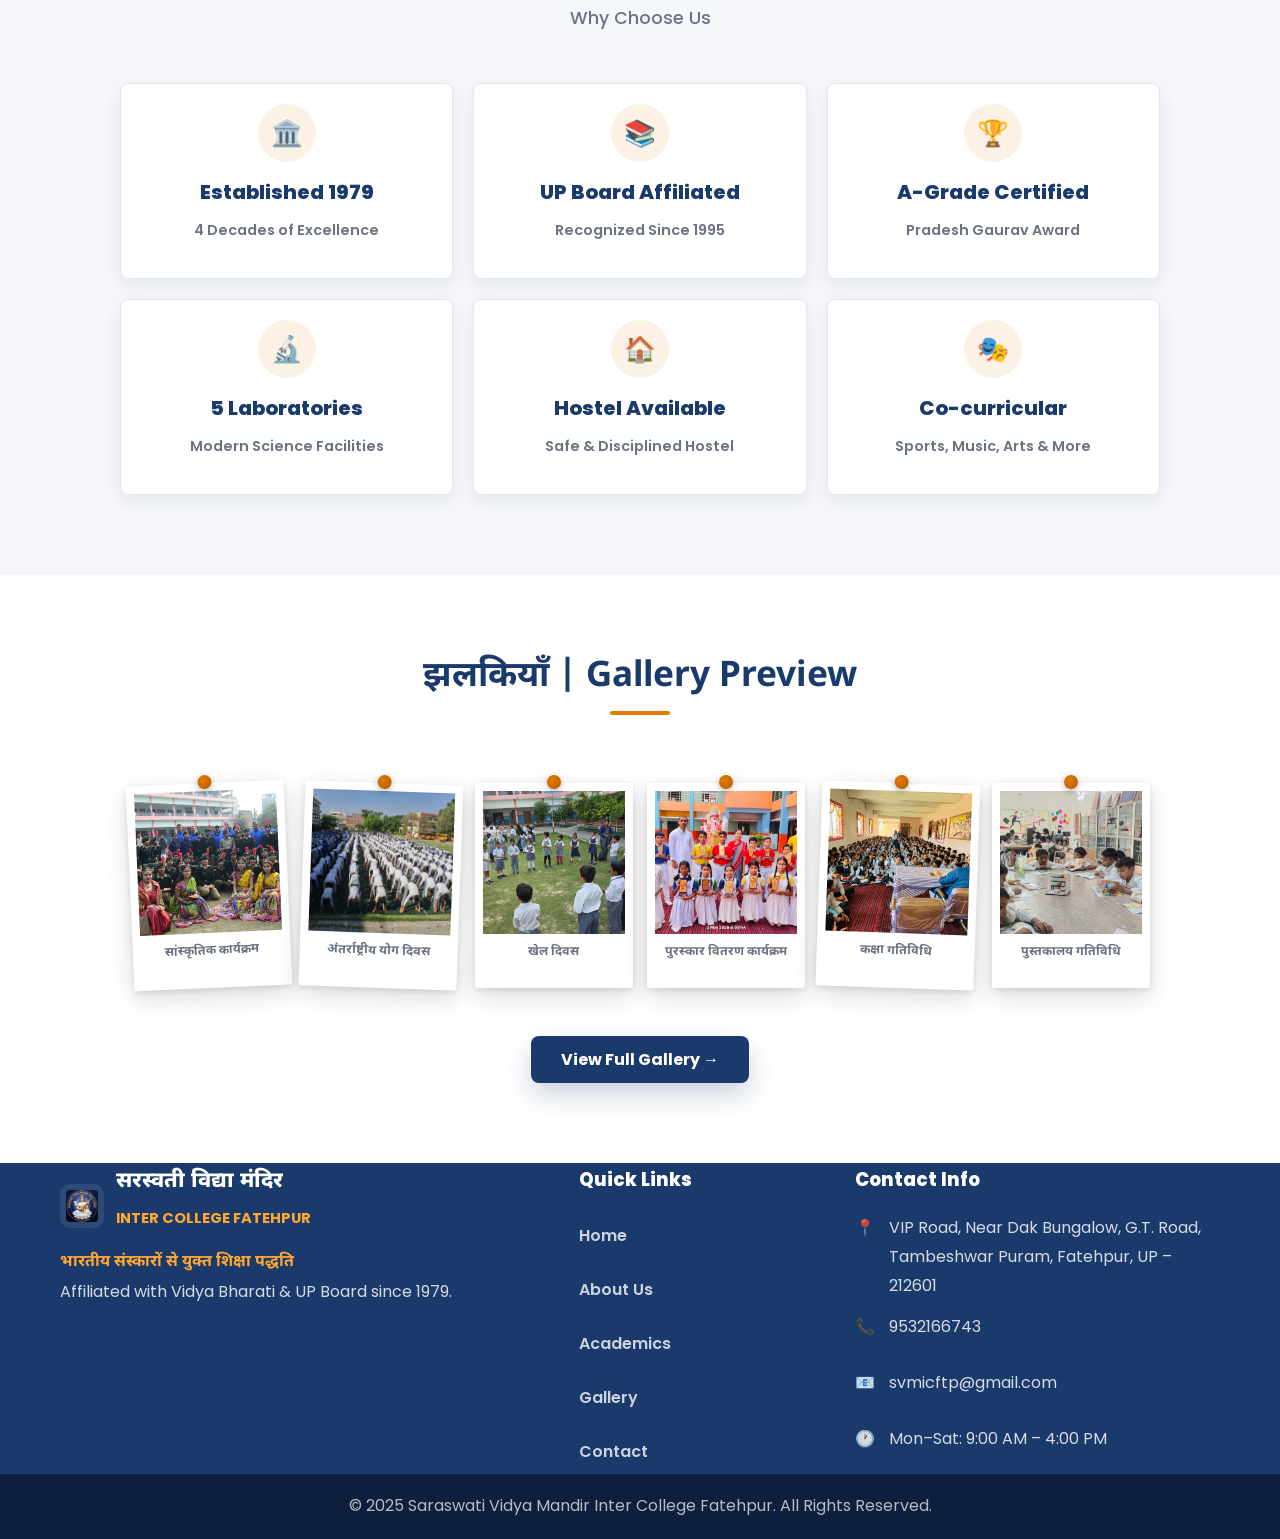
==== commit 734e1ca4: "Remove non-existent images from gallery and index pages Co-authored-by: Copilot <copilot@github.com>" ====
--- a/index.html
+++ b/index.html
@@ -111,9 +111,6 @@
           <img src="./images/teachers-day-5.jpg" alt="Teachers Day">
         </figure>
         <figure class="strip-item">
-          <img src="./images/library-activity.jpg" alt="Library">
-        </figure>
-        <figure class="strip-item">
           <img src="./images/environment-day-3.jpg" alt="Environment Day">
         </figure>
         <figure class="strip-item">
@@ -146,9 +143,6 @@
         </figure>
         <figure class="strip-item" aria-hidden="true">
           <img src="./images/teachers-day-5.jpg" alt="">
-        </figure>
-        <figure class="strip-item" aria-hidden="true">
-          <img src="./images/library-activity.jpg" alt="">
         </figure>
         <figure class="strip-item" aria-hidden="true">
           <img src="./images/environment-day-3.jpg" alt="">
